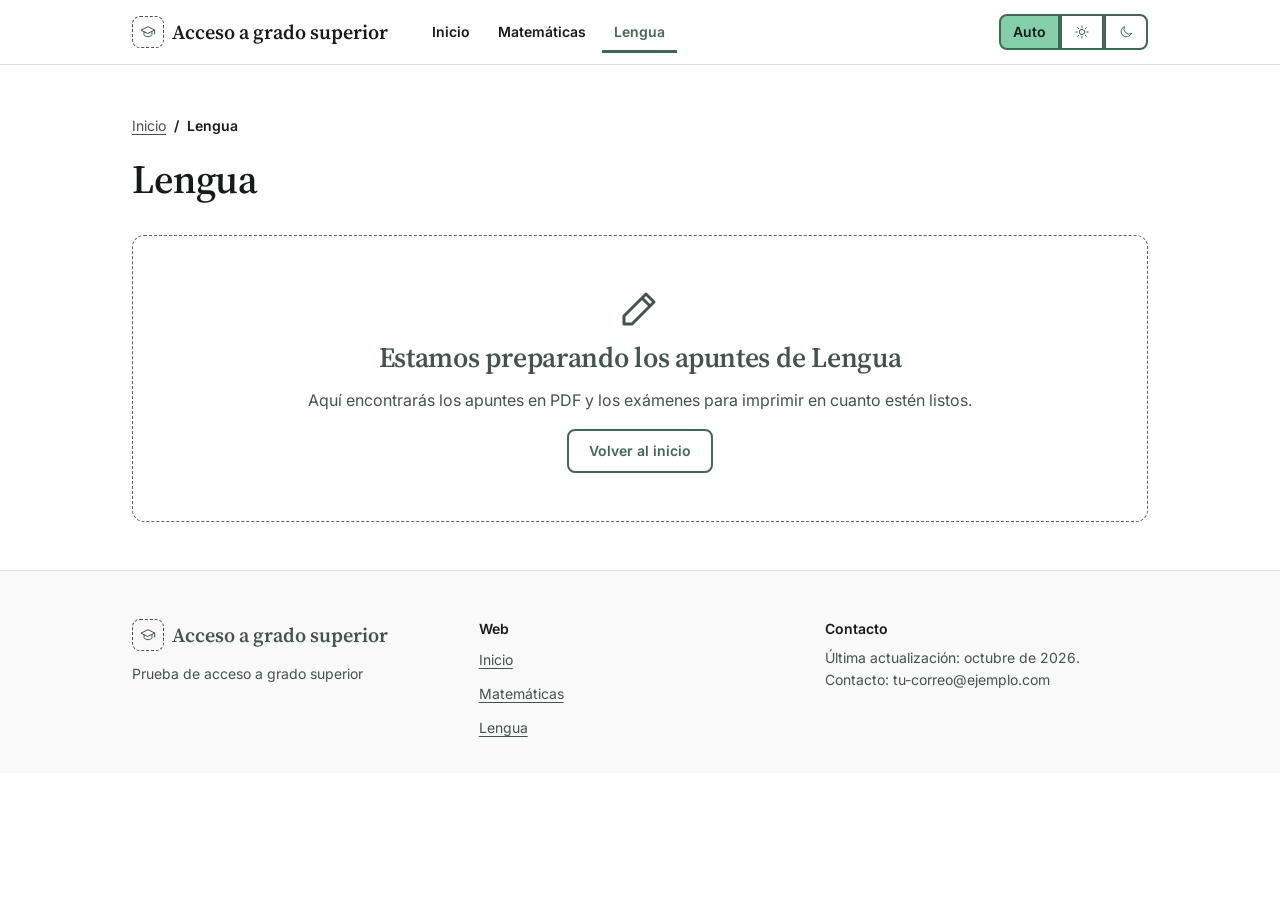
==== lengua/index.html @ bc2f149a "Portada con una tarjeta por materia; Matemáticas pasa a su carpeta y se añade Lengua (próximamente) " ====
<!DOCTYPE html>
<html lang="es">
<head>
<meta charset="utf-8">
<meta name="viewport" content="width=device-width, initial-scale=1, viewport-fit=cover">
<link rel="preconnect" href="https://fonts.googleapis.com">
<link href="https://fonts.googleapis.com/css2?family=Inter:wght@400;600&family=JetBrains+Mono:wght@400&family=Source+Serif+4:ital,wght@0,600;1,400&display=swap" rel="stylesheet">
<link rel="stylesheet" href="../css/variables.css">
<link rel="stylesheet" href="../css/componentes.css">
<link rel="stylesheet" href="../styles.css">
<title>Lengua · Acceso a grado superior</title>
<meta name="description" content="Apuntes de lengua para la prueba de acceso a grado superior (próximamente).">
</head>
<body data-pagina="inicio" data-materia="lengua" data-raiz="../">
<a class="ds-skip" href="#main">Saltar al contenido</a>
<div id="cabecera"></div>

<main id="main">
  <section class="ds-section">
    <div class="ds-container">
      <ol class="ds-breadcrumb" aria-label="Ruta"><li><a href="../index.html">Inicio</a></li><li aria-current="page">Lengua</li></ol>
      <h1>Lengua</h1>
      <div class="ds-empty" style="margin-top:var(--space-8)">
        <svg class="ds-icon ds-icon--xl" aria-hidden="true" focusable="false"><use href="#i-edit"/></svg>
        <h2>Estamos preparando los apuntes de Lengua</h2>
        <p>Aquí encontrarás los apuntes en PDF y los exámenes para imprimir en cuanto estén listos.</p>
        <a class="ds-btn ds-btn--secondary" href="../index.html">Volver al inicio</a>
      </div>
    </div>
  </section>
</main>

<div id="pie"></div>

<script src="../datos/sitio.js"></script>
<script src="../js/iconos.js"></script>
<script src="../js/app.js"></script>
</body>
</html>
---- css/variables.css ----
/* Design System · Curso de Matemáticas · v1.1 · aprobado · 2026-10-07 */
/* Generado a partir de colores.json. No edites a mano: cambia la paleta y vuelve a generar. */
:root {
  /* Primitivos de color (el tono 500 es el color de partida) */
  --color-primary-50: #f5fbf8;
  --color-primary-100: #e9f6f0;
  --color-primary-200: #d3eee0;
  --color-primary-300: #bae4cf;
  --color-primary-400: #9fdabc;
  --color-primary-500: #84cfa9;
  --color-primary-600: #6fae8e;
  --color-primary-700: #5a8d73;
  --color-primary-800: #426854;
  --color-primary-900: #2a4236;
  --color-secondary-50: #f8eff2;
  --color-secondary-100: #eedae2;
  --color-secondary-200: #deb6c5;
  --color-secondary-300: #cb8da5;
  --color-secondary-400: #b76182;
  --color-secondary-500: #a3345f;
  --color-secondary-600: #892c50;
  --color-secondary-700: #6f2341;
  --color-secondary-800: #521a30;
  --color-secondary-900: #34111e;
  --color-accent1-50: #fcf0f6;
  --color-accent1-100: #f9deea;
  --color-accent1-200: #f2bdd6;
  --color-accent1-300: #eb99bf;
  --color-accent1-400: #e370a6;
  --color-accent1-500: #db488d;
  --color-accent1-600: #b83c76;
  --color-accent1-700: #953160;
  --color-accent1-800: #6e2446;
  --color-accent1-900: #46172d;
  --color-accent2-50: #fdf7fd;
  --color-accent2-100: #fbeefb;
  --color-accent2-200: #f7ddf6;
  --color-accent2-300: #f2caf2;
  --color-accent2-400: #edb5ec;
  --color-accent2-500: #e8a0e7;
  --color-accent2-600: #c386c2;
  --color-accent2-700: #9e6d9d;
  --color-accent2-800: #745074;
  --color-accent2-900: #4a334a;
  --color-accent3-50: #fffef6;
  --color-accent3-100: #fffceb;
  --color-accent3-200: #fff9d7;
  --color-accent3-300: #fff6c1;
  --color-accent3-400: #fff3a9;
  --color-accent3-500: #ffef91;
  --color-accent3-600: #d6c97a;
  --color-accent3-700: #ada363;
  --color-accent3-800: #807848;
  --color-accent3-900: #524c2e;
  --color-danger-50: #f9eded;
  --color-danger-100: #f2d7d5;
  --color-danger-200: #e4b0ac;
  --color-danger-300: #d5847e;
  --color-danger-400: #c4534b;
  --color-danger-500: #b42318;
  --color-danger-600: #971d14;
  --color-danger-700: #7a1810;
  --color-danger-800: #5a120c;
  --color-danger-900: #3a0b08;
  --color-neutral-50: #f8f9f8;
  --color-neutral-100: #f1f3f2;
  --color-neutral-200: #dde0de;
  --color-neutral-300: #bec4c1;
  --color-neutral-400: #94a09a;
  --color-neutral-500: #53655c;
  --color-neutral-600: #44534b;
  --color-neutral-700: #35413b;
  --color-neutral-800: #252d29;
  --color-neutral-900: #161a18;

  /* Semánticos · modo claro (por defecto) */
  --color-bg-page: #ffffff;
  --color-bg-surface: #f8f9f8;
  --color-bg-subtle: #f1f3f2;
  --color-bg-inverse: #161a18;
  --color-text-primary: #161a18;
  --color-text-secondary: #44534b;
  --color-text-disabled: #94a09a;
  --color-text-inverse: #ffffff;
  --color-text-brand: #426854;
  --color-text-link: #426854;
  --color-text-link-hover: #2a4236;
  --color-text-accent: #b83c76;
  --color-border-default: #dde0de;
  --color-border-strong: #53655c;
  --color-border-focus: #b83c76;
  --color-action-primary-bg: #84cfa9;
  --color-action-primary-bg-hover: #6fae8e;
  --color-action-primary-bg-active: #5a8d73;
  --color-action-primary-text: #1a1a1a;
  --color-action-secondary-border: #426854;
  --color-action-secondary-text: #426854;
  --color-action-disabled-bg: #f1f3f2;
  --color-action-disabled-text: #94a09a;
  --color-action-danger-bg: #b42318;
  --color-action-danger-bg-hover: #971d14;
  --color-action-danger-text: #ffffff;
  --color-success-bg: #f5fbf8;
  --color-success-bg-strong: #e9f6f0;
  --color-success-border: #5a8d73;
  --color-success-text: #426854;
  --color-warning-bg: #fffceb;
  --color-warning-bg-strong: #fff9d7;
  --color-warning-border: #807848;
  --color-warning-text: #524c2e;
  --color-error-bg: #f9eded;
  --color-error-bg-strong: #f2d7d5;
  --color-error-border: #b42318;
  --color-error-text: #5a120c;
  --color-info-bg: #fbeefb;
  --color-info-bg-strong: #f7ddf6;
  --color-info-border: #9e6d9d;
  --color-info-text: #745074;
  --color-tip-bg: #fcf0f6;
  --color-tip-bg-strong: #f9deea;
  --color-tip-border: #db488d;
  --color-tip-text: #6e2446;
  --color-important-bg: #f8eff2;
  --color-important-bg-strong: #eedae2;
  --color-important-border: #a3345f;
  --color-important-text: #521a30;

  /* Datos (gráficas). -ink = color de texto legible encima */
  --data-cat-1: #5a8d73;
  --data-cat-1-ink: #1a1a1a;
  --data-cat-2: #a3345f;
  --data-cat-2-ink: #ffffff;
  --data-cat-3: #db488d;
  --data-cat-3-ink: #1a1a1a;
  --data-cat-4: #807848;
  --data-cat-4-ink: #ffffff;
  --data-cat-5: #9e6d9d;
  --data-cat-5-ink: #1a1a1a;
  --data-cat-6: #53655c;
  --data-cat-6-ink: #ffffff;
  --data-seq-1: #e9f6f0;
  --data-seq-1-ink: #1a1a1a;
  --data-seq-2: #d3eee0;
  --data-seq-2-ink: #1a1a1a;
  --data-seq-3: #bae4cf;
  --data-seq-3-ink: #1a1a1a;
  --data-seq-4: #9fdabc;
  --data-seq-4-ink: #1a1a1a;
  --data-seq-5: #84cfa9;
  --data-seq-5-ink: #1a1a1a;
  --data-seq-6: #5a8d73;
  --data-seq-6-ink: #1a1a1a;
  --data-seq-7: #2a4236;
  --data-seq-7-ink: #ffffff;
  --data-div-1: #5a8d73;
  --data-div-1-ink: #1a1a1a;
  --data-div-2: #bae4cf;
  --data-div-2-ink: #1a1a1a;
  --data-div-3: #f1f3f2;
  --data-div-3-ink: #1a1a1a;
  --data-div-4: #cb8da5;
  --data-div-4-ink: #1a1a1a;
  --data-div-5: #6f2341;
  --data-div-5-ink: #ffffff;

  /* Tipografía */
  --font-family-heading: "Source Serif 4", Georgia, "Times New Roman", serif;
  --font-family-body: Inter, system-ui, -apple-system, "Segoe UI", Arial, sans-serif;
  --font-family-mono: "JetBrains Mono", ui-monospace, Consolas, monospace;
  --font-size-display: 56px;
  --font-size-h1: 40px;
  --font-size-h2: 28px;
  --font-size-h3: 20px;
  --font-size-h4: 18px;
  --font-size-h5: 16px;
  --font-size-h6: 14px;
  --font-size-body-l: 18px;
  --font-size-body: 16px;
  --font-size-body-s: 14px;
  --font-size-caption: 12px;
  --font-size-label: 12px;
  --line-height-display: 64px;
  --line-height-h1: 48px;
  --line-height-h2: 36px;
  --line-height-h3: 28px;
  --line-height-h4: 26px;
  --line-height-h5: 24px;
  --line-height-h6: 20px;
  --line-height-body-l: 30px;
  --line-height-body: 26px;
  --line-height-body-s: 22px;
  --line-height-caption: 18px;
  --line-height-label: 18px;
  --font-weight-regular: 400;
  --font-weight-semibold: 600;
  --tracking-normal: 0;
  --tracking-label: 0.08em;
  --tracking-tight: -0.01em;

  /* Espaciado, radios, bordes, sombras, movimiento */
  --space-1: 4px;
  --space-2: 8px;
  --space-3: 12px;
  --space-4: 16px;
  --space-5: 20px;
  --space-6: 24px;
  --space-8: 32px;
  --space-10: 40px;
  --space-12: 48px;
  --space-16: 64px;
  --space-20: 80px;
  --radius-none: 0;
  --radius-sm: 4px;
  --radius-md: 8px;
  --radius-lg: 12px;
  --radius-pill: 999px;
  --border-hairline: 1px;
  --border-strong: 2px;
  --border-accent: 4px;
  --shadow-none: none;
  --shadow-sm: 0 1px 3px rgba(26,26,26,.08);
  --shadow-md: 0 4px 12px rgba(26,26,26,.12);
  --opacity-disabled: 0.4;
  --opacity-hover-overlay: 0.08;
  --opacity-pressed-overlay: 0.16;
  --opacity-scrim: 0.6;
  --motion-duration-fast: 120ms;
  --motion-duration-base: 200ms;
  --motion-ease: cubic-bezier(.2,0,0,1);
  --grid-gutter: 24px;
  --container-max: 1080px;
  --overlay-scrim: rgba(22,26,24, 0.6);
  --overlay-image: linear-gradient(to top, rgba(22,26,24, 0.75), rgba(22,26,24, 0));
  color-scheme: light dark;
}

/* Modo oscuro automático (según el dispositivo) */
@media (prefers-color-scheme: dark) {
  :root:not([data-theme="light"]) {
    --color-bg-page: #101412;
    --color-bg-surface: #181d1b;
    --color-bg-subtle: #222a26;
    --color-bg-inverse: #eff1f0;
    --color-text-primary: #eff1f0;
    --color-text-secondary: #b9c1bd;
    --color-text-disabled: #677e73;
    --color-text-inverse: #101412;
    --color-text-brand: #84cfa9;
    --color-text-link: #84cfa9;
    --color-text-link-hover: #9fdabc;
    --color-text-accent: #e370a6;
    --color-border-default: #37433d;
    --color-border-strong: #60766b;
    --color-border-focus: #db488d;
    --color-action-primary-bg: #84cfa9;
    --color-action-primary-bg-hover: #6fae8e;
    --color-action-primary-bg-active: #5a8d73;
    --color-action-primary-text: #1a1a1a;
    --color-action-secondary-border: #84cfa9;
    --color-action-secondary-text: #84cfa9;
    --color-action-disabled-bg: #222a26;
    --color-action-disabled-text: #677e73;
    --color-action-danger-bg: #b42318;
    --color-action-danger-bg-hover: #971d14;
    --color-action-danger-text: #ffffff;
    --color-success-bg: #202e27;
    --color-success-bg-strong: #2c4136;
    --color-success-border: #84cfa9;
    --color-success-text: #e9f6f0;
    --color-warning-bg: #313324;
    --color-warning-bg-strong: #494930;
    --color-warning-border: #ffef91;
    --color-warning-text: #fffceb;
    --color-error-bg: #271613;
    --color-error-bg-strong: #371813;
    --color-error-border: #c4534b;
    --color-error-text: #f2d7d5;
    --color-info-bg: #2e2830;
    --color-info-bg-strong: #443645;
    --color-info-border: #e8a0e7;
    --color-info-text: #fbeefb;
    --color-tip-bg: #2c1b23;
    --color-tip-bg-strong: #412030;
    --color-tip-border: #db488d;
    --color-tip-text: #f9deea;
    --color-important-bg: #25181d;
    --color-important-bg-strong: #331c24;
    --color-important-border: #b76182;
    --color-important-text: #eedae2;
    --data-cat-1: #9fdabc;
    --data-cat-1-ink: #1a1a1a;
    --data-cat-2: #cb8da5;
    --data-cat-2-ink: #1a1a1a;
    --data-cat-3: #e370a6;
    --data-cat-3-ink: #1a1a1a;
    --data-cat-4: #ffef91;
    --data-cat-4-ink: #1a1a1a;
    --data-cat-5: #edb5ec;
    --data-cat-5-ink: #1a1a1a;
    --data-cat-6: #bec4c1;
    --data-cat-6-ink: #1a1a1a;
    --shadow-none: none;
    --shadow-sm: 0 1px 3px rgba(0,0,0,.4);
    --shadow-md: 0 4px 12px rgba(0,0,0,.5);
  }
}

/* Modo oscuro forzado con <html data-theme="dark"> */
:root[data-theme="dark"] {
  color-scheme: dark;
  --color-bg-page: #101412;
  --color-bg-surface: #181d1b;
  --color-bg-subtle: #222a26;
  --color-bg-inverse: #eff1f0;
  --color-text-primary: #eff1f0;
  --color-text-secondary: #b9c1bd;
  --color-text-disabled: #677e73;
  --color-text-inverse: #101412;
  --color-text-brand: #84cfa9;
  --color-text-link: #84cfa9;
  --color-text-link-hover: #9fdabc;
  --color-text-accent: #e370a6;
  --color-border-default: #37433d;
  --color-border-strong: #60766b;
  --color-border-focus: #db488d;
  --color-action-primary-bg: #84cfa9;
  --color-action-primary-bg-hover: #6fae8e;
  --color-action-primary-bg-active: #5a8d73;
  --color-action-primary-text: #1a1a1a;
  --color-action-secondary-border: #84cfa9;
  --color-action-secondary-text: #84cfa9;
  --color-action-disabled-bg: #222a26;
  --color-action-disabled-text: #677e73;
  --color-action-danger-bg: #b42318;
  --color-action-danger-bg-hover: #971d14;
  --color-action-danger-text: #ffffff;
  --color-success-bg: #202e27;
  --color-success-bg-strong: #2c4136;
  --color-success-border: #84cfa9;
  --color-success-text: #e9f6f0;
  --color-warning-bg: #313324;
  --color-warning-bg-strong: #494930;
  --color-warning-border: #ffef91;
  --color-warning-text: #fffceb;
  --color-error-bg: #271613;
  --color-error-bg-strong: #371813;
  --color-error-border: #c4534b;
  --color-error-text: #f2d7d5;
  --color-info-bg: #2e2830;
  --color-info-bg-strong: #443645;
  --color-info-border: #e8a0e7;
  --color-info-text: #fbeefb;
  --color-tip-bg: #2c1b23;
  --color-tip-bg-strong: #412030;
  --color-tip-border: #db488d;
  --color-tip-text: #f9deea;
  --color-important-bg: #25181d;
  --color-important-bg-strong: #331c24;
  --color-important-border: #b76182;
  --color-important-text: #eedae2;
  --data-cat-1: #9fdabc;
  --data-cat-1-ink: #1a1a1a;
  --data-cat-2: #cb8da5;
  --data-cat-2-ink: #1a1a1a;
  --data-cat-3: #e370a6;
  --data-cat-3-ink: #1a1a1a;
  --data-cat-4: #ffef91;
  --data-cat-4-ink: #1a1a1a;
  --data-cat-5: #edb5ec;
  --data-cat-5-ink: #1a1a1a;
  --data-cat-6: #bec4c1;
  --data-cat-6-ink: #1a1a1a;
  --shadow-none: none;
  --shadow-sm: 0 1px 3px rgba(0,0,0,.4);
  --shadow-md: 0 4px 12px rgba(0,0,0,.5);
}
:root[data-theme="light"] { color-scheme: light; }

/* Impresión: siempre claro, colores exactos, sin sombras */
@media print {
  :root, :root[data-theme="dark"] {
    --color-bg-page: #ffffff;
    --color-bg-surface: #f8f9f8;
    --color-bg-subtle: #f1f3f2;
    --color-bg-inverse: #161a18;
    --color-text-primary: #161a18;
    --color-text-secondary: #44534b;
    --color-text-disabled: #94a09a;
    --color-text-inverse: #ffffff;
    --color-text-brand: #426854;
    --color-text-link: #426854;
    --color-text-link-hover: #2a4236;
    --color-text-accent: #b83c76;
    --color-border-default: #dde0de;
    --color-border-strong: #53655c;
    --color-border-focus: #b83c76;
    --color-action-primary-bg: #84cfa9;
    --color-action-primary-bg-hover: #6fae8e;
    --color-action-primary-bg-active: #5a8d73;
    --color-action-primary-text: #1a1a1a;
    --color-action-secondary-border: #426854;
    --color-action-secondary-text: #426854;
    --color-action-disabled-bg: #f1f3f2;
    --color-action-disabled-text: #94a09a;
    --color-action-danger-bg: #b42318;
    --color-action-danger-bg-hover: #971d14;
    --color-action-danger-text: #ffffff;
    --color-success-bg: #f5fbf8;
    --color-success-bg-strong: #e9f6f0;
    --color-success-border: #5a8d73;
    --color-success-text: #426854;
    --color-warning-bg: #fffceb;
    --color-warning-bg-strong: #fff9d7;
    --color-warning-border: #807848;
    --color-warning-text: #524c2e;
    --color-error-bg: #f9eded;
    --color-error-bg-strong: #f2d7d5;
    --color-error-border: #b42318;
    --color-error-text: #5a120c;
    --color-info-bg: #fbeefb;
    --color-info-bg-strong: #f7ddf6;
    --color-info-border: #9e6d9d;
    --color-info-text: #745074;
    --color-tip-bg: #fcf0f6;
    --color-tip-bg-strong: #f9deea;
    --color-tip-border: #db488d;
    --color-tip-text: #6e2446;
    --color-important-bg: #f8eff2;
    --color-important-bg-strong: #eedae2;
    --color-important-border: #a3345f;
    --color-important-text: #521a30;
    --data-cat-1: #5a8d73;
    --data-cat-1-ink: #1a1a1a;
    --data-cat-2: #a3345f;
    --data-cat-2-ink: #ffffff;
    --data-cat-3: #db488d;
    --data-cat-3-ink: #1a1a1a;
    --data-cat-4: #807848;
    --data-cat-4-ink: #ffffff;
    --data-cat-5: #9e6d9d;
    --data-cat-5-ink: #1a1a1a;
    --data-cat-6: #53655c;
    --data-cat-6-ink: #ffffff;
    --shadow-sm: none;
    --shadow-md: none;
  }
  * { -webkit-print-color-adjust: exact; print-color-adjust: exact; }
}

@media (prefers-reduced-motion: reduce) {
  :root { --motion-duration-fast: 0ms; --motion-duration-base: 0ms; }
}
---- css/componentes.css ----
/* Design System · componentes web y de documento.
   Usa SOLO variables de variables.css (carga ese archivo antes). No tiene colores propios:
   si cambias la paleta en colores.json y regeneras, este archivo no cambia. */

/* ===== Base ===== */
*,*::before,*::after{box-sizing:border-box}
html{scroll-padding-top:calc(72px + env(safe-area-inset-top,0px));-webkit-text-size-adjust:100%}
body{margin:0;background:var(--color-bg-page);color:var(--color-text-primary);font:var(--font-weight-regular) var(--font-size-body)/var(--line-height-body) var(--font-family-body)}
h1,h2,h3{font-family:var(--font-family-heading);font-weight:var(--font-weight-semibold);margin:0 0 var(--space-3);letter-spacing:var(--tracking-tight)}
h4,h5,h6{font-family:var(--font-family-body);font-weight:var(--font-weight-semibold);margin:0 0 var(--space-2)}
h1,.ds-h1{font-size:clamp(30px,5vw,var(--font-size-h1));line-height:1.2}
h2,.ds-h2{font-size:var(--font-size-h2);line-height:var(--line-height-h2)}
h3,.ds-h3{font-size:var(--font-size-h3);line-height:var(--line-height-h3)}
h4{font-size:var(--font-size-h4);line-height:var(--line-height-h4)}h5{font-size:var(--font-size-h5);line-height:var(--line-height-h5)}h6{font-size:var(--font-size-h6);line-height:var(--line-height-h6)}
.ds-display{font:var(--font-weight-semibold) clamp(36px,7vw,var(--font-size-display))/1.15 var(--font-family-heading)}
p{margin:0 0 var(--space-4);max-width:70ch}
.ds-lead{font-size:var(--font-size-body-l);line-height:var(--line-height-body-l);color:var(--color-text-secondary)}
.ds-small{font-size:var(--font-size-body-s);line-height:var(--line-height-body-s)}
.ds-caption{font-size:var(--font-size-caption);line-height:var(--line-height-caption);color:var(--color-text-secondary)}
.ds-label{font:var(--font-weight-semibold) var(--font-size-label)/var(--line-height-label) var(--font-family-body);letter-spacing:var(--tracking-label);text-transform:uppercase;color:var(--color-text-accent)}
.ds-muted{color:var(--color-text-secondary)}
code,kbd,.ds-mono{font-family:var(--font-family-mono);font-size:.875em}
code{background:var(--color-bg-subtle);padding:1px 6px;border-radius:var(--radius-sm)}
pre{background:var(--color-bg-surface);border:var(--border-hairline) solid var(--color-border-default);border-radius:var(--radius-md);padding:var(--space-4);overflow-x:auto;font:var(--font-size-body-s)/1.5 var(--font-family-mono)}
pre code{background:none;padding:0}
a{color:var(--color-text-link);text-underline-offset:3px}a:hover{color:var(--color-text-link-hover)}
hr,.ds-divider{border:0;border-top:var(--border-hairline) solid var(--color-border-default);margin:var(--space-6) 0}
:focus-visible{outline:var(--border-strong) solid var(--color-border-focus);outline-offset:2px}
.ds-container{width:100%;max-width:var(--container-max);margin-inline:auto;padding-inline:var(--space-4)}
@media(min-width:768px){.ds-container{padding-inline:var(--space-6)}}@media(min-width:1024px){.ds-container{padding-inline:var(--space-8)}}
.ds-section{padding-block:var(--space-12)}.ds-section--alt{background:var(--color-bg-surface)}
.ds-grid{display:grid;gap:var(--grid-gutter);grid-template-columns:repeat(auto-fit,minmax(260px,1fr))}
.ds-grid--2{grid-template-columns:repeat(auto-fit,minmax(320px,1fr))}.ds-grid--4{grid-template-columns:repeat(auto-fit,minmax(200px,1fr))}
.ds-stack>*+*{margin-top:var(--space-4)}.ds-row{display:flex;gap:var(--space-4);align-items:center;flex-wrap:wrap}.ds-row--between{justify-content:space-between}
.ds-sr-only{position:absolute;width:1px;height:1px;overflow:hidden;clip:rect(0 0 0 0);white-space:nowrap}
.ds-skip{position:absolute;left:var(--space-4);top:-100px;background:var(--color-action-primary-bg);color:var(--color-action-primary-text);padding:var(--space-2) var(--space-4);border-radius:var(--radius-md);z-index:100}.ds-skip:focus{top:var(--space-2)}
.ds-icon{width:24px;height:24px;fill:none;stroke:currentColor;stroke-width:1.5;stroke-linecap:round;stroke-linejoin:round;flex:none}
.ds-icon--sm{width:16px;height:16px}.ds-icon--lg{width:32px;height:32px}.ds-icon--xl{width:48px;height:48px}

/* ===== Botones ===== */
.ds-btn{display:inline-flex;align-items:center;justify-content:center;gap:var(--space-2);min-height:44px;padding:10px var(--space-5);border:var(--border-strong) solid transparent;border-radius:var(--radius-md);background:var(--color-action-primary-bg);color:var(--color-action-primary-text);font:var(--font-weight-semibold) var(--font-size-body-s)/20px var(--font-family-body);text-decoration:none;cursor:pointer;transition:background var(--motion-duration-fast) var(--motion-ease)}
.ds-btn:hover{background:var(--color-action-primary-bg-hover);color:var(--color-action-primary-text)}.ds-btn:active{background:var(--color-action-primary-bg-active);transform:translateY(1px)}
.ds-btn--secondary{background:transparent;border-color:var(--color-action-secondary-border);color:var(--color-action-secondary-text)}
.ds-btn--secondary:hover{background:var(--color-bg-subtle);color:var(--color-action-secondary-text)}.ds-btn--secondary:active{background:var(--color-bg-subtle)}
.ds-btn--ghost{background:transparent;color:var(--color-action-secondary-text)}.ds-btn--ghost:hover{background:var(--color-bg-subtle);color:var(--color-action-secondary-text)}
.ds-btn--danger{background:var(--color-action-danger-bg);color:var(--color-action-danger-text)}.ds-btn--danger:hover{background:var(--color-action-danger-bg-hover);color:var(--color-action-danger-text)}
.ds-btn--sm{min-height:36px;padding:6px var(--space-3)}.ds-btn--lg{min-height:52px;padding:14px var(--space-8);font-size:var(--font-size-body)}
.ds-btn--icon{width:44px;padding:0}.ds-btn--icon.ds-btn--sm{width:36px}.ds-btn--block{display:flex;width:100%}
.ds-btn[disabled],.ds-btn[aria-disabled="true"]{background:var(--color-action-disabled-bg);color:var(--color-action-disabled-text);border-color:transparent;cursor:not-allowed}
.ds-btn[aria-busy="true"]{position:relative;color:transparent;pointer-events:none}.ds-btn[aria-busy="true"]::after{content:"";position:absolute;width:18px;height:18px;border:2px solid var(--color-action-primary-text);border-top-color:transparent;border-radius:50%;animation:ds-spin .8s linear infinite}
@keyframes ds-spin{to{transform:rotate(360deg)}}
.ds-btn-group{display:inline-flex}.ds-btn-group .ds-btn{border-radius:0}.ds-btn-group .ds-btn:first-child{border-radius:var(--radius-md) 0 0 var(--radius-md)}.ds-btn-group .ds-btn:last-child{border-radius:0 var(--radius-md) var(--radius-md) 0}
.ds-link-arrow{display:inline-flex;gap:var(--space-1);align-items:center;font-weight:var(--font-weight-semibold)}

/* ===== Navegación ===== */
.ds-navbar{position:sticky;top:0;z-index:50;background:var(--color-bg-page);border-bottom:var(--border-hairline) solid var(--color-border-default);padding-top:env(safe-area-inset-top,0px)}
.ds-navbar__in{display:flex;align-items:center;gap:var(--space-4);min-height:64px}
.ds-logo{display:inline-flex;align-items:center;gap:var(--space-2);color:var(--color-text-primary);font:var(--font-weight-semibold) 20px/1 var(--font-family-heading);text-decoration:none}
.ds-logo__ph{display:inline-grid;place-items:center;width:32px;height:32px;border:1px dashed var(--color-text-secondary);border-radius:var(--radius-md);color:var(--color-text-secondary)}
.ds-nav{display:none;gap:var(--space-1);margin-left:var(--space-4);list-style:none;padding:0;margin-block:0}
.ds-nav a{display:block;padding:var(--space-2) var(--space-3);border-radius:var(--radius-md);color:var(--color-text-primary);text-decoration:none;font-size:var(--font-size-body-s);font-weight:var(--font-weight-semibold)}
.ds-nav a:hover{background:var(--color-bg-subtle)}.ds-nav a[aria-current="page"]{color:var(--color-text-brand);box-shadow:inset 0 -3px 0 var(--color-text-brand);border-radius:0}
.ds-navbar__actions{margin-left:auto;display:flex;gap:var(--space-2);align-items:center}
.ds-menu-toggle{display:inline-flex}
.ds-mobile-menu{display:none;border-top:var(--border-hairline) solid var(--color-border-default);padding:var(--space-4) 0}.ds-mobile-menu[data-open="true"]{display:block}
.ds-mobile-menu a{display:flex;align-items:center;gap:var(--space-3);padding:var(--space-3) var(--space-2);color:var(--color-text-primary);text-decoration:none;font-weight:var(--font-weight-semibold);border-radius:var(--radius-md)}.ds-mobile-menu a:hover{background:var(--color-bg-subtle)}
@media(min-width:900px){.ds-nav{display:flex}.ds-menu-toggle,.ds-mobile-menu{display:none!important}}
.ds-breadcrumb{display:flex;flex-wrap:wrap;gap:var(--space-2);align-items:center;list-style:none;padding:0;margin:0 0 var(--space-4);font-size:var(--font-size-body-s);color:var(--color-text-secondary)}
.ds-breadcrumb li+li::before{content:"/";margin-right:var(--space-2)}.ds-breadcrumb a{color:var(--color-text-secondary)}.ds-breadcrumb [aria-current]{color:var(--color-text-primary);font-weight:var(--font-weight-semibold)}
.ds-tabs{display:flex;gap:var(--space-1);border-bottom:var(--border-hairline) solid var(--color-border-default);overflow-x:auto}
.ds-tab{padding:var(--space-3) var(--space-4);background:none;border:0;border-bottom:3px solid transparent;color:var(--color-text-secondary);font:var(--font-weight-semibold) var(--font-size-body-s)/20px var(--font-family-body);cursor:pointer;white-space:nowrap}
.ds-tab:hover{color:var(--color-text-primary)}.ds-tab[aria-selected="true"]{color:var(--color-text-brand);border-bottom-color:var(--color-text-brand)}
.ds-pagination{display:flex;gap:var(--space-1);list-style:none;padding:0;margin:0;flex-wrap:wrap}
.ds-pagination a{display:grid;place-items:center;min-width:40px;height:40px;padding:0 var(--space-2);border-radius:var(--radius-md);color:var(--color-text-primary);text-decoration:none;border:var(--border-hairline) solid var(--color-border-default)}
.ds-pagination a:hover{background:var(--color-bg-subtle)}.ds-pagination a[aria-current="page"]{background:var(--color-action-primary-bg);color:var(--color-action-primary-text);border-color:transparent}
.ds-sidebar{border:var(--border-hairline) solid var(--color-border-default);border-radius:var(--radius-lg);padding:var(--space-2);background:var(--color-bg-page)}
.ds-sidebar__title{padding:var(--space-3) var(--space-3) var(--space-1);font-size:var(--font-size-caption);color:var(--color-text-secondary);font-weight:var(--font-weight-semibold)}
.ds-sidebar a{display:flex;align-items:center;gap:var(--space-2);padding:var(--space-2) var(--space-3);border-radius:var(--radius-md);color:var(--color-text-primary);text-decoration:none;font-size:var(--font-size-body-s)}
.ds-sidebar a:hover{background:var(--color-bg-subtle)}.ds-sidebar a[aria-current="page"]{background:var(--color-important-bg);color:var(--color-important-text);font-weight:var(--font-weight-semibold)}
.ds-sidebar .ds-icon{width:18px;height:18px;color:var(--color-text-secondary)}
.ds-dropdown{position:relative;display:inline-block}.ds-dropdown__menu{position:absolute;right:0;top:calc(100% + 4px);min-width:200px;background:var(--color-bg-page);border:var(--border-hairline) solid var(--color-border-default);border-radius:var(--radius-md);box-shadow:var(--shadow-md);padding:var(--space-1);z-index:60}
.ds-dropdown__menu a,.ds-dropdown__menu button{display:flex;gap:var(--space-2);align-items:center;width:100%;padding:var(--space-2) var(--space-3);border:0;background:none;border-radius:var(--radius-sm);color:var(--color-text-primary);font:inherit;font-size:var(--font-size-body-s);text-align:left;text-decoration:none;cursor:pointer}
.ds-dropdown__menu a:hover,.ds-dropdown__menu button:hover{background:var(--color-bg-subtle)}
.ds-stepper{display:flex;list-style:none;padding:0;margin:0;gap:var(--space-2);counter-reset:s}.ds-stepper li{flex:1;counter-increment:s;font-size:var(--font-size-body-s);color:var(--color-text-secondary);border-top:4px solid var(--color-border-default);padding-top:var(--space-2)}
.ds-stepper li::before{content:counter(s) ". "}.ds-stepper .is-done{border-color:var(--color-success-border);color:var(--color-text-primary)}.ds-stepper .is-current{border-color:var(--color-text-brand);color:var(--color-text-brand);font-weight:var(--font-weight-semibold)}
.ds-footer{background:var(--color-bg-surface);border-top:var(--border-hairline) solid var(--color-border-default);padding-block:var(--space-12) var(--space-6);font-size:var(--font-size-body-s)}
.ds-footer ul{list-style:none;padding:0;margin:0}.ds-footer li{margin-bottom:var(--space-2)}.ds-footer a{color:var(--color-text-secondary)}.ds-footer a:hover{color:var(--color-text-link-hover)}
.ds-pager{display:flex;justify-content:space-between;gap:var(--space-4);flex-wrap:wrap}

/* ===== Hero y secciones ===== */
.ds-hero{padding-block:var(--space-16);background:var(--color-bg-surface);border-bottom:var(--border-hairline) solid var(--color-border-default)}
.ds-hero__grid{display:grid;gap:var(--space-8);align-items:center}@media(min-width:900px){.ds-hero__grid{grid-template-columns:1.2fr 1fr}}
.ds-hero__media{aspect-ratio:4/3;border-radius:var(--radius-lg);border:var(--border-hairline) solid var(--color-border-default);background:var(--color-bg-subtle);display:grid;place-items:center;color:var(--color-text-secondary)}
.ds-banner{display:flex;gap:var(--space-4);align-items:center;justify-content:space-between;flex-wrap:wrap;background:var(--color-important-bg);color:var(--color-important-text);border-radius:var(--radius-lg);padding:var(--space-6)}
.ds-cookie{position:fixed;left:var(--space-4);right:var(--space-4);bottom:calc(var(--space-4) + env(safe-area-inset-bottom,0px));max-width:560px;background:var(--color-bg-page);border:var(--border-hairline) solid var(--color-border-strong);border-radius:var(--radius-lg);box-shadow:var(--shadow-md);padding:var(--space-4);z-index:70}

/* ===== Cards ===== */
.ds-card{display:flex;flex-direction:column;gap:var(--space-3);background:var(--color-bg-page);border:var(--border-hairline) solid var(--color-border-default);border-radius:var(--radius-lg);padding:var(--space-6);box-shadow:var(--shadow-none)}
.ds-card>*{margin-block:0}.ds-card p{font-size:var(--font-size-body-s);line-height:var(--line-height-body-s);color:var(--color-text-secondary)}
.ds-card--hl{border-top:var(--border-accent) solid var(--color-action-primary-bg)}.ds-card--filled{background:var(--color-bg-surface)}
.ds-card--link{text-decoration:none;color:inherit;transition:border-color var(--motion-duration-fast)}.ds-card--link:hover{border-color:var(--color-text-brand);box-shadow:var(--shadow-sm)}
.ds-card--horizontal{flex-direction:row;align-items:center}.ds-card--disabled{opacity:var(--opacity-disabled);pointer-events:none}
.ds-card--s{padding:var(--space-4)}.ds-card--l{padding:var(--space-8)}
.ds-card__media{margin:calc(var(--space-6) * -1) calc(var(--space-6) * -1) 0;aspect-ratio:16/9;background:var(--color-bg-subtle);border-radius:var(--radius-lg) var(--radius-lg) 0 0;display:grid;place-items:center;color:var(--color-text-secondary);overflow:hidden}
.ds-card__media img{width:100%;height:100%;object-fit:cover}
.ds-card__meta{display:flex;flex-wrap:wrap;gap:var(--space-3);font-size:var(--font-size-caption);color:var(--color-text-secondary)}.ds-card__meta span{display:inline-flex;gap:var(--space-1);align-items:center}
.ds-card__meta .ds-icon{width:16px;height:16px}.ds-card__foot{margin-top:auto;display:flex;gap:var(--space-2);align-items:center;flex-wrap:wrap}
.ds-kpi{font:var(--font-weight-semibold) 40px/44px var(--font-family-heading);color:var(--color-text-brand)}.ds-kpi__delta{font-size:var(--font-size-body-s);font-weight:var(--font-weight-semibold)}.ds-kpi__delta--up{color:var(--color-success-text)}.ds-kpi__delta--down{color:var(--color-error-text)}
.ds-avatar{display:inline-grid;place-items:center;width:48px;height:48px;border-radius:50%;background:var(--color-important-bg-strong);color:var(--color-important-text);font-weight:var(--font-weight-semibold);flex:none}.ds-avatar--lg{width:72px;height:72px;font-size:24px}
.ds-quote{border-left:var(--border-accent) solid var(--color-text-brand);padding-left:var(--space-4);font:italic 400 var(--font-size-body-l)/var(--line-height-body-l) var(--font-family-heading);margin:0}
.ds-pdf{display:flex;gap:var(--space-4);align-items:center}.ds-pdf__ico{flex:none;width:44px;height:56px;border-radius:var(--radius-sm);background:var(--color-important-bg);border:var(--border-hairline) solid var(--color-important-border);color:var(--color-important-text);display:grid;place-items:center;font:var(--font-weight-semibold) 11px var(--font-family-body)}
.ds-step-n{display:grid;place-items:center;width:36px;height:36px;border-radius:50%;background:var(--color-action-primary-bg);color:var(--color-action-primary-text);font-weight:var(--font-weight-semibold)}
.ds-price{font:var(--font-weight-semibold) 36px/40px var(--font-family-heading)}.ds-price small{font:var(--font-size-body-s) var(--font-family-body);color:var(--color-text-secondary)}
.ds-feature{list-style:none;padding:0;margin:0;display:grid;gap:var(--space-2);font-size:var(--font-size-body-s)}.ds-feature li{display:flex;gap:var(--space-2)}.ds-feature .ds-icon{width:18px;height:18px;color:var(--color-success-text)}

/* ===== Formularios ===== */
.ds-field{display:grid;gap:var(--space-1);margin-bottom:var(--space-4)}.ds-field label,.ds-legend{font-weight:var(--font-weight-semibold);font-size:var(--font-size-body-s)}
.ds-input,.ds-select,.ds-textarea{width:100%;min-height:44px;padding:10px var(--space-3);background:var(--color-bg-page);color:var(--color-text-primary);border:var(--border-hairline) solid var(--color-border-strong);border-radius:var(--radius-md);font:inherit;font-size:var(--font-size-body)}
.ds-textarea{min-height:120px;resize:vertical}.ds-input::placeholder{color:var(--color-text-secondary)}
.ds-input:focus,.ds-select:focus,.ds-textarea:focus{outline:var(--border-strong) solid var(--color-border-focus);outline-offset:0;border-color:var(--color-border-focus)}
.ds-input[aria-invalid="true"]{border-color:var(--color-error-border);border-width:var(--border-strong)}.ds-input:disabled{background:var(--color-action-disabled-bg);color:var(--color-action-disabled-text);cursor:not-allowed}
.ds-hint{font-size:var(--font-size-caption);color:var(--color-text-secondary)}.ds-error{font-size:var(--font-size-caption);color:var(--color-error-text);display:flex;gap:var(--space-1);align-items:center;font-weight:var(--font-weight-semibold)}
.ds-check{display:flex;gap:var(--space-2);align-items:flex-start;font-size:var(--font-size-body-s)}.ds-check input{width:20px;height:20px;margin:2px 0 0;accent-color:var(--color-action-primary-bg)}
.ds-switch{display:inline-flex;align-items:center;gap:var(--space-3);font-size:var(--font-size-body-s);cursor:pointer}.ds-switch input{appearance:none;width:44px;height:26px;border-radius:999px;background:var(--color-border-strong);position:relative;cursor:pointer;margin:0;transition:background var(--motion-duration-fast)}
.ds-switch input::after{content:"";position:absolute;top:3px;left:3px;width:20px;height:20px;border-radius:50%;background:#fff;transition:transform var(--motion-duration-fast)}.ds-switch input:checked{background:var(--color-action-primary-bg)}.ds-switch input:checked::after{transform:translateX(18px)}
.ds-search{position:relative}.ds-search .ds-icon{position:absolute;left:var(--space-3);top:50%;transform:translateY(-50%);color:var(--color-text-secondary)}.ds-search .ds-input{padding-left:44px}
.ds-drop{border:2px dashed var(--color-border-strong);border-radius:var(--radius-lg);padding:var(--space-8);text-align:center;color:var(--color-text-secondary);background:var(--color-bg-surface)}
.ds-rating{display:inline-flex;gap:2px;color:var(--color-text-brand)}.ds-rating .ds-icon{width:20px;height:20px}.ds-rating .is-on{fill:currentColor}

/* ===== Feedback ===== */
.ds-callout{display:flex;gap:var(--space-3);border-left:var(--border-accent) solid;border-radius:var(--radius-md);padding:var(--space-4);margin:var(--space-3) 0}.ds-callout__t{display:block;font-weight:var(--font-weight-semibold);margin-bottom:var(--space-1)}.ds-callout p{margin:0}
.ds-callout--info,.ds-alert--info{background:var(--color-info-bg);border-color:var(--color-info-border);color:var(--color-info-text)}
.ds-callout--tip,.ds-alert--tip{background:var(--color-tip-bg);border-color:var(--color-tip-border);color:var(--color-tip-text)}
.ds-callout--warning,.ds-alert--warning,.ds-callout--atencion{background:var(--color-warning-bg);border-color:var(--color-warning-border);color:var(--color-warning-text)}
.ds-callout--error,.ds-alert--error{background:var(--color-error-bg);border-color:var(--color-error-border);color:var(--color-error-text)}
.ds-callout--success,.ds-alert--success,.ds-callout--ejemplo{background:var(--color-success-bg);border-color:var(--color-success-border);color:var(--color-success-text)}
.ds-callout--important,.ds-alert--important,.ds-callout--definicion{background:var(--color-important-bg);border-color:var(--color-important-border);color:var(--color-important-text)}
.ds-alert{display:flex;gap:var(--space-3);align-items:flex-start;border:var(--border-hairline) solid;border-radius:var(--radius-md);padding:var(--space-3) var(--space-4)}
.ds-toast{display:flex;gap:var(--space-3);align-items:center;background:var(--color-bg-inverse);color:var(--color-text-inverse);border-radius:var(--radius-md);padding:var(--space-3) var(--space-4);box-shadow:var(--shadow-md);max-width:380px}
.ds-badge{display:inline-flex;gap:6px;align-items:center;font:var(--font-weight-semibold) var(--font-size-caption)/18px var(--font-family-body);padding:2px 10px;border-radius:var(--radius-pill);background:var(--color-bg-subtle);color:var(--color-text-primary)}.ds-badge .ds-icon{width:14px;height:14px}
.ds-badge--progress{background:var(--color-tip-bg-strong);color:var(--color-tip-text)}.ds-badge--done{background:var(--color-success-bg-strong);color:var(--color-success-text)}.ds-badge--review{background:var(--color-warning-bg-strong);color:var(--color-warning-text)}.ds-badge--error{background:var(--color-error-bg-strong);color:var(--color-error-text)}.ds-badge--info{background:var(--color-info-bg-strong);color:var(--color-info-text)}.ds-badge--new{background:var(--color-action-primary-bg);color:var(--color-action-primary-text)}
.ds-chip{display:inline-flex;align-items:center;gap:var(--space-2);padding:6px var(--space-3);border:var(--border-hairline) solid var(--color-border-strong);border-radius:var(--radius-pill);background:var(--color-bg-page);color:var(--color-text-primary);font:var(--font-size-body-s)/20px var(--font-family-body);cursor:pointer}.ds-chip[aria-pressed="true"]{background:var(--color-important-bg-strong);border-color:var(--color-important-border);color:var(--color-important-text);font-weight:var(--font-weight-semibold)}
.ds-rag{display:inline-flex;gap:var(--space-2);align-items:center;font-size:var(--font-size-body-s);font-weight:var(--font-weight-semibold)}.ds-rag i{width:14px;height:14px;border-radius:50%;display:inline-block}.ds-rag--g i{background:var(--color-success-border)}.ds-rag--a i{background:var(--color-warning-border)}.ds-rag--r i{background:var(--color-error-border)}
.ds-progress{height:12px;background:var(--color-bg-subtle);border-radius:6px;overflow:hidden}.ds-progress>span{display:block;height:100%;background:var(--color-text-brand);border-radius:6px}
.ds-skeleton{background:linear-gradient(90deg,var(--color-bg-subtle),var(--color-bg-surface),var(--color-bg-subtle));background-size:200% 100%;animation:ds-sk 1.4s infinite;border-radius:var(--radius-sm);height:16px}@keyframes ds-sk{to{background-position:-200% 0}}
.ds-empty{text-align:center;padding:var(--space-12) var(--space-4);border:var(--border-hairline) dashed var(--color-border-strong);border-radius:var(--radius-lg);color:var(--color-text-secondary)}
.ds-tooltip{display:inline-block;background:var(--color-bg-inverse);color:var(--color-text-inverse);padding:var(--space-1) var(--space-2);border-radius:var(--radius-sm);font-size:var(--font-size-caption)}
dialog.ds-modal{border:var(--border-hairline) solid var(--color-border-default);border-radius:var(--radius-lg);padding:var(--space-6);max-width:480px;width:calc(100% - 32px);background:var(--color-bg-page);color:var(--color-text-primary);box-shadow:var(--shadow-md)}dialog.ds-modal::backdrop{background:var(--overlay-scrim)}
.ds-accordion details{border-bottom:var(--border-hairline) solid var(--color-border-default)}.ds-accordion summary{display:flex;justify-content:space-between;gap:var(--space-4);padding:var(--space-4) 0;cursor:pointer;font-weight:var(--font-weight-semibold);list-style:none}
.ds-accordion summary::-webkit-details-marker{display:none}.ds-accordion summary::after{content:"+";font-size:20px;line-height:1;color:var(--color-text-brand)}.ds-accordion details[open] summary::after{content:"−"}.ds-accordion details>div{padding-bottom:var(--space-4);color:var(--color-text-secondary)}

/* ===== Tablas y contenido de temario ===== */
.ds-table-wrap{overflow-x:auto;border:var(--border-hairline) solid var(--color-border-default);border-radius:var(--radius-md)}
.ds-table{border-collapse:collapse;width:100%;min-width:520px;font-size:var(--font-size-body-s)}.ds-table caption{text-align:left;padding:var(--space-3) var(--space-4);font-weight:var(--font-weight-semibold)}
.ds-table th{background:var(--color-bg-surface);text-align:left;font-weight:var(--font-weight-semibold);padding:var(--space-3) var(--space-4);border-bottom:var(--border-strong) solid var(--color-text-brand);position:sticky;top:0}
.ds-table td{padding:var(--space-3) var(--space-4);border-bottom:var(--border-hairline) solid var(--color-border-default)}.ds-table--zebra tbody tr:nth-child(even){background:var(--color-bg-surface)}
.ds-table .n{text-align:right;font-variant-numeric:tabular-nums}.ds-table tfoot td{font-weight:var(--font-weight-semibold);border-top:var(--border-strong) solid var(--color-border-strong)}
.ds-math{font:italic 400 22px/32px var(--font-family-heading);text-align:center;padding:var(--space-4);margin:var(--space-3) 0;background:var(--color-bg-surface);border-radius:var(--radius-md);overflow-x:auto}
.ds-exercise{border:var(--border-hairline) solid var(--color-border-default);border-radius:var(--radius-lg);padding:var(--space-4) var(--space-6);margin:var(--space-4) 0}.ds-exercise>summary{cursor:pointer;font-weight:var(--font-weight-semibold)}
.ds-big{font:var(--font-weight-semibold) 56px/1.1 var(--font-family-heading);color:var(--color-text-brand)}
.ds-timeline{list-style:none;margin:0;padding:0 0 0 var(--space-6);border-left:2px solid var(--color-border-default)}.ds-timeline li{position:relative;padding:0 0 var(--space-6) var(--space-4)}
.ds-timeline li::before{content:"";position:absolute;left:calc(var(--space-6) * -1 - 7px);top:6px;width:12px;height:12px;border-radius:50%;background:var(--color-text-brand);border:2px solid var(--color-bg-page)}
.ds-ph{display:grid;place-items:center;background:var(--color-bg-subtle);color:var(--color-text-secondary);border:1px dashed var(--color-border-strong);border-radius:var(--radius-md);font-size:var(--font-size-caption)}
.ds-viewer{aspect-ratio:1/1.2;max-height:640px}

/* ===== Gráficas ===== */
.ds-chart{width:100%;height:auto}.ds-chart text{fill:var(--color-text-secondary);font:400 11px var(--font-family-body)}.ds-chart .v{fill:var(--color-text-primary);font-weight:600}
.ds-chart .grid{stroke:var(--color-border-default);stroke-width:1}.ds-chart .ref{stroke:var(--color-text-secondary);stroke-dasharray:5 4;stroke-width:1.5}.ds-chart .axis{stroke:var(--color-border-strong);stroke-width:1}
.ds-legend-list{display:flex;flex-wrap:wrap;gap:var(--space-4);list-style:none;padding:0;margin:var(--space-2) 0 0;font-size:var(--font-size-caption);color:var(--color-text-secondary)}.ds-legend-list i{display:inline-block;width:12px;height:12px;border-radius:2px;margin-right:6px;vertical-align:-1px}
.ds-heat{display:grid;gap:3px}.ds-heat span{display:grid;place-items:center;height:36px;border-radius:var(--radius-sm);font-size:var(--font-size-caption);font-weight:600}
.ds-gantt{display:grid;gap:6px;font-size:var(--font-size-caption)}.ds-gantt__r{display:grid;grid-template-columns:120px 1fr;align-items:center;gap:var(--space-2)}.ds-gantt__t{position:relative;height:20px;background:var(--color-bg-subtle);border-radius:4px}.ds-gantt__t b{position:absolute;top:0;bottom:0;border-radius:4px;background:var(--color-text-brand)}

@media (prefers-reduced-motion:reduce){*{animation:none!important;transition:none!important}}
@media print{.ds-navbar,.ds-footer,.ds-cookie,.ds-menu-toggle{display:none!important}a{color:inherit}}

/* ===== Layout de página y estados extra ===== */
.ds-layout{display:grid;gap:var(--space-8)}@media(min-width:900px){.ds-layout{grid-template-columns:280px 1fr;align-items:start}.ds-layout__aside{position:sticky;top:88px}}
.ds-btn[aria-pressed="true"]{background:var(--color-action-primary-bg);color:var(--color-action-primary-text)}
.ds-two{display:grid;gap:var(--space-8)}@media(min-width:900px){.ds-two{grid-template-columns:1fr 1fr;align-items:start}}
.ds-center{text-align:center;margin-inline:auto}.ds-center p{margin-inline:auto}
---- styles.css ----
/* Ajustes propios de esta web. Todo lo demás viene del design system (css/variables.css y css/componentes.css).
   Aquí solo se usan variables del sistema, nunca colores escritos a mano. */

html { scroll-padding-top: 88px; }
@media (prefers-reduced-motion: no-preference) { html { scroll-behavior: smooth; } }

.presentacion { max-width: 70ch; margin-top: var(--space-4); }
.presentacion p + p { margin-top: var(--space-4); }

.ficha {
  display: grid;
  grid-template-columns: repeat(auto-fit, minmax(11rem, 1fr));
  gap: var(--space-4);
  margin: 0;
}
.ficha__item {
  border-top: var(--border-accent) solid var(--color-action-primary-bg);
  padding-top: var(--space-3);
}
.ficha dt { color: var(--color-text-secondary); font-size: var(--font-size-caption); line-height: var(--line-height-caption); }
.ficha dd { margin: var(--space-1) 0 0; font-weight: var(--font-weight-semibold); }

.modulo { scroll-margin-top: 88px; }
.modulo__titulo { margin: 0; }
.pdf-fila {
  padding: var(--space-3) 0;
  border-top: var(--border-hairline) solid var(--color-border-default);
}
.pdf-fila__texto { flex: 1; min-width: 0; }

/* ---- Portada: dos tarjetas grandes, una por materia ---- */
.portada { padding: var(--space-16) 0 var(--space-8); text-align: center; }
.portada .ds-label { display: block; max-width: none; text-align: center; }
.portada h1 { margin: var(--space-2) 0 var(--space-4); }
.portada .ds-lead { margin-inline: auto; max-width: 52ch; }
.portada__materias { padding-top: var(--space-8); }
.materias { display: grid; grid-template-columns: repeat(2, minmax(0, 1fr)); gap: var(--space-6); }
.materia { position: relative; display: flex; flex-direction: column; gap: var(--space-5); min-height: 22rem; }
.materia__icono {
  display: inline-grid; place-items: center; width: 72px; height: 72px;
  border-radius: var(--radius-lg); background: var(--color-bg-surface);
  border: var(--border-hairline) solid var(--color-border-default); color: var(--color-text-brand);
}
.materia__texto { display: flex; flex-direction: column; align-items: flex-start; gap: var(--space-2); }
.materia h2 { margin: 0; }
.materia .ds-badge { position: absolute; top: var(--space-6); right: var(--space-6); }
.materia p { margin: 0; color: var(--color-text-secondary); max-width: 44ch; }
.materia__entrar {
  margin-top: auto; display: inline-flex; align-items: center; gap: var(--space-2);
  font-weight: var(--font-weight-semibold); color: var(--color-text-brand);
}
@media (max-width: 720px) {
  .materias { grid-template-columns: 1fr; }
  .materia { min-height: 0; }
  .portada { padding-top: var(--space-10); }
}

/* ---- Pestañas de cada materia (debajo de la cabecera) ---- */
.subnav { border-bottom: var(--border-hairline) solid var(--color-border-default); background: var(--color-bg-page); }
.subnav .ds-tabs { border-bottom: 0; }
a.ds-tab { text-decoration: none; display: inline-block; }
a.ds-tab:hover { color: var(--color-text-primary); }
a.ds-tab[aria-current="page"] { color: var(--color-text-brand); border-bottom-color: var(--color-text-brand); }
.menu-sub { padding: var(--space-3) var(--space-4) 0; display: block; }

/* Texto centrado en los estados vacíos */
.ds-empty p { margin-inline: auto; text-align: center; }

/* Cabecera en pantallas pequeñas: el nombre ocupa menos para que quepa el selector de tema */
@media (max-width: 480px) {
  .ds-logo { font-size: 15px; line-height: 20px; gap: var(--space-2); }
  .ds-navbar__actions { gap: var(--space-2); }
}

@media print { .subnav { display: none !important; } }

/* El atributo "hidden" debe ganar siempre a los estilos de los componentes */
[hidden] { display: none !important; }
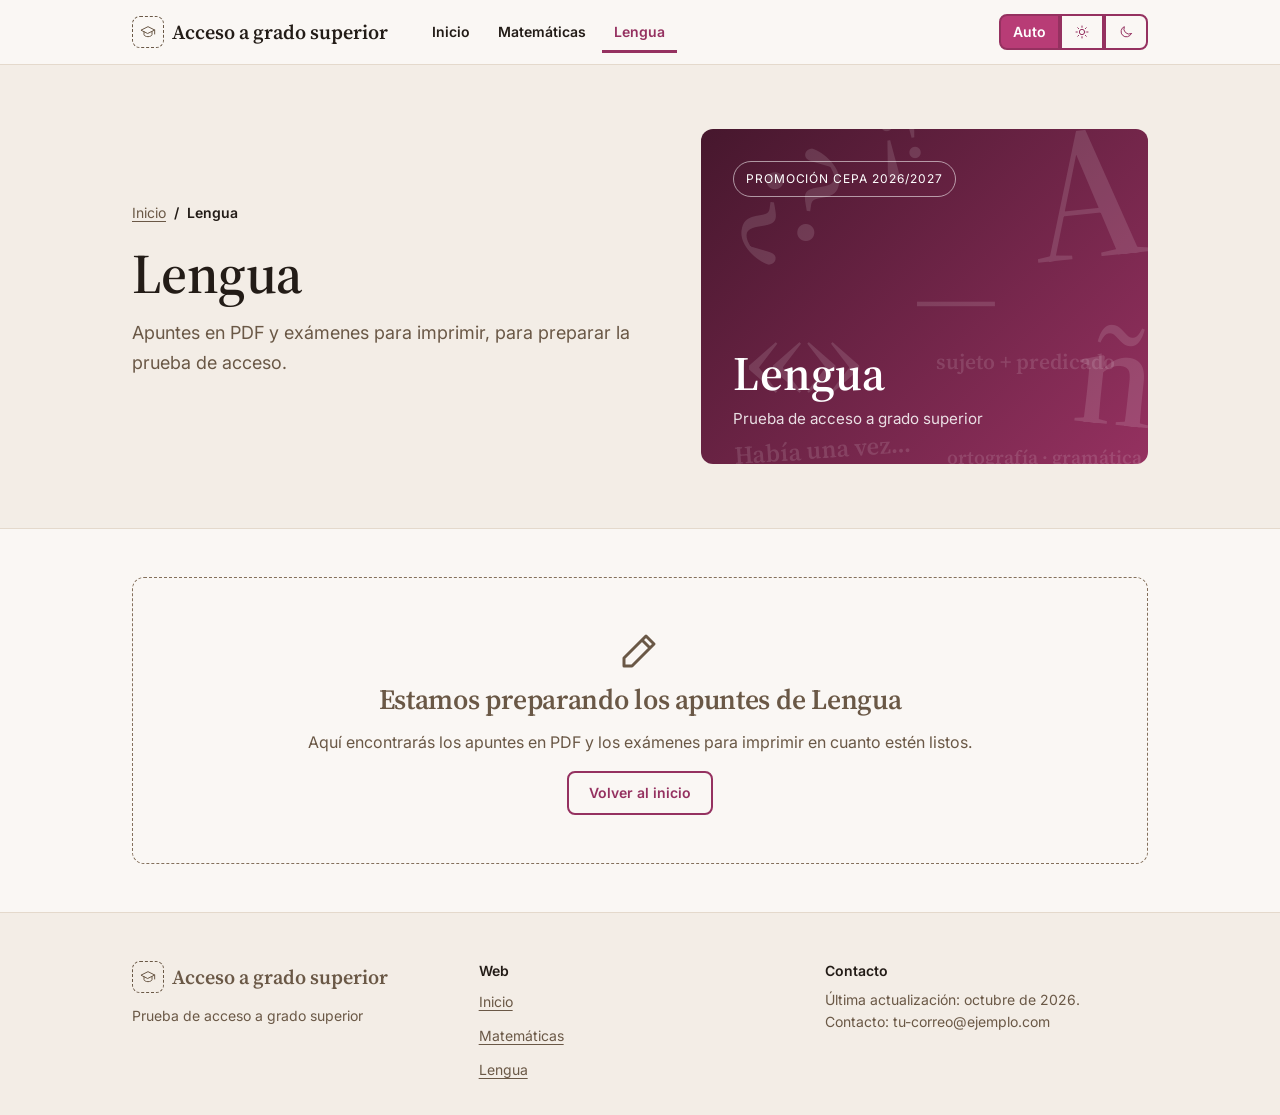
==== commit 5e8f6330: "Carteles de materia con marca de agua y datos del curso Co-Authored-By: Claude Sonnet 5.5 <noreply@a" ====
--- a/lengua/index.html
+++ b/lengua/index.html
@@ -16,11 +16,22 @@
 <div id="cabecera"></div>
 
 <main id="main">
+  <section class="ds-hero">
+    <div class="ds-container">
+      <div class="ds-hero__grid">
+        <div>
+          <ol class="ds-breadcrumb" aria-label="Ruta"><li><a href="../index.html">Inicio</a></li><li aria-current="page">Lengua</li></ol>
+          <h1 class="ds-display">Lengua</h1>
+          <p class="ds-lead">Apuntes en PDF y exámenes para imprimir, para preparar la prueba de acceso.</p>
+        </div>
+        <div class="ds-hero__media cartel" data-cartel="lengua" aria-hidden="true"></div>
+      </div>
+    </div>
+  </section>
+
   <section class="ds-section">
     <div class="ds-container">
-      <ol class="ds-breadcrumb" aria-label="Ruta"><li><a href="../index.html">Inicio</a></li><li aria-current="page">Lengua</li></ol>
-      <h1>Lengua</h1>
-      <div class="ds-empty" style="margin-top:var(--space-8)">
+      <div class="ds-empty">
         <svg class="ds-icon ds-icon--xl" aria-hidden="true" focusable="false"><use href="#i-edit"/></svg>
         <h2>Estamos preparando los apuntes de Lengua</h2>
         <p>Aquí encontrarás los apuntes en PDF y los exámenes para imprimir en cuanto estén listos.</p>
@@ -35,5 +46,6 @@
 <script src="../datos/sitio.js"></script>
 <script src="../js/iconos.js"></script>
 <script src="../js/app.js"></script>
+<script src="../js/cartel.js"></script>
 </body>
 </html>
--- a/styles.css
+++ b/styles.css
@@ -27,6 +27,23 @@
   border-top: var(--border-hairline) solid var(--color-border-default);
 }
 .pdf-fila__texto { flex: 1; min-width: 0; }
+.pdf-fila__acciones { gap: var(--space-2); flex-wrap: wrap; justify-content: flex-end; }
+
+/* Tarjeta de tema clicable: el enlace del título cubre toda la tarjeta; los botones quedan por encima */
+.modulo { position: relative; transition: border-color var(--motion-duration-fast); }
+.modulo:hover { border-color: var(--color-text-brand); }
+.modulo__titulo a { color: inherit; text-decoration: none; }
+.modulo__titulo a::after { content: ""; position: absolute; inset: 0; border-radius: inherit; }
+.modulo__titulo a:focus-visible { outline: none; }
+.modulo__titulo a:focus-visible::after { outline: var(--border-accent) solid var(--color-accent1-500); outline-offset: 2px; }
+.modulo .ds-btn { position: relative; z-index: 1; }
+
+/* Visor de PDF */
+.visor { width: 100%; height: min(78vh, 900px); min-height: 480px; border: var(--border-hairline) solid var(--color-border-default); border-radius: var(--radius-md); background: var(--color-bg-surface); }
+.visor__fallo { padding: var(--space-8); text-align: center; }
+.tema-nav { display: flex; justify-content: space-between; gap: var(--space-4); margin-top: var(--space-6); flex-wrap: wrap; }
+.tema-nav a { max-width: 100%; }
+@media (max-width: 720px) { .visor { height: 70vh; min-height: 360px; } }
 
 /* ---- Portada: dos tarjetas grandes, una por materia ---- */
 .portada { padding: var(--space-16) 0 var(--space-8); text-align: center; }
@@ -76,3 +93,90 @@
 
 /* El atributo "hidden" debe ganar siempre a los estilos de los componentes */
 [hidden] { display: none !important; }
+
+@media (max-width: 560px) {
+  .pdf-fila { flex-wrap: wrap; }
+  .pdf-fila__acciones { flex-basis: 100%; justify-content: flex-start; }
+  .pdf-fila__acciones .ds-btn { flex: 1; }
+}
+
+/* =====================================================================
+   PALETA DE LA WEB · neutro marrón + un color por materia
+   · Neutros: gama de marrones (en lugar del gris verdoso del sistema).
+   · Matemáticas: menta (los tokens del sistema ya son menta, no se tocan).
+   · Lengua: magenta (se remapean los tokens de marca dentro de body[data-materia="lengua"]).
+   ===================================================================== */
+:root {
+  --marron-50: #faf7f4; --marron-100: #f3ede6; --marron-200: #e4d9cc; --marron-300: #cdbba7; --marron-400: #a8927c;
+  --marron-500: #84705c; --marron-600: #6a5846; --marron-700: #504236; --marron-800: #382e26; --marron-900: #231c17;
+  --color-bg-page: var(--marron-50);
+  --color-bg-surface: var(--marron-100);
+  --color-bg-subtle: var(--marron-200);
+  --color-bg-inverse: var(--marron-900);
+  --color-text-primary: var(--marron-900);
+  --color-text-secondary: var(--marron-600);
+  --color-text-disabled: var(--marron-400);
+  --color-border-default: var(--marron-200);
+  --color-border-strong: var(--marron-500);
+}
+@media (prefers-color-scheme: dark) {
+  :root:not([data-theme="light"]) {
+    --color-bg-page: #171210; --color-bg-surface: #211a16; --color-bg-subtle: #2d241e; --color-bg-inverse: var(--marron-100);
+    --color-text-primary: var(--marron-100); --color-text-secondary: var(--marron-300); --color-text-disabled: var(--marron-500);
+    --color-border-default: #3d3229; --color-border-strong: var(--marron-500);
+  }
+}
+:root[data-theme="dark"] {
+  --color-bg-page: #171210; --color-bg-surface: #211a16; --color-bg-subtle: #2d241e; --color-bg-inverse: var(--marron-100);
+  --color-text-primary: var(--marron-100); --color-text-secondary: var(--marron-300); --color-text-disabled: var(--marron-500);
+  --color-border-default: #3d3229; --color-border-strong: var(--marron-500);
+}
+
+/* Lengua: la marca pasa de menta a magenta */
+body[data-materia="lengua"] {
+  --color-text-brand: var(--color-accent1-700); --color-text-link: var(--color-accent1-700); --color-text-link-hover: var(--color-accent1-800);
+  --color-action-primary-bg: var(--color-accent1-600); --color-action-primary-bg-hover: var(--color-accent1-700);
+  --color-action-primary-bg-active: var(--color-accent1-800); --color-action-primary-text: #fff;
+  --color-action-secondary-border: var(--color-accent1-700); --color-action-secondary-text: var(--color-accent1-700);
+}
+@media (prefers-color-scheme: dark) {
+  :root:not([data-theme="light"]) body[data-materia="lengua"] { --color-text-brand: var(--color-accent1-300); --color-text-link: var(--color-accent1-300); --color-action-secondary-border: var(--color-accent1-300); --color-action-secondary-text: var(--color-accent1-300); }
+}
+:root[data-theme="dark"] body[data-materia="lengua"] { --color-text-brand: var(--color-accent1-300); --color-text-link: var(--color-accent1-300); --color-action-secondary-border: var(--color-accent1-300); --color-action-secondary-text: var(--color-accent1-300); }
+
+/* Tarjetas de la portada: cada materia con su color */
+.materia { --mat-50: var(--color-primary-50); --mat-100: var(--color-primary-100); --mat-500: var(--color-primary-500); --mat-700: var(--color-primary-700); border-top: 6px solid var(--mat-500); background: linear-gradient(180deg, var(--mat-100), var(--color-bg-page) 70%); }
+.materia--lengua { --mat-50: var(--color-accent1-50); --mat-100: var(--color-accent1-100); --mat-500: var(--color-accent1-500); --mat-700: var(--color-accent1-700); }
+.materia__icono { background: var(--mat-500); border-color: transparent; color: var(--marron-900); }
+.materia--lengua .materia__icono { color: #fff; }
+.materia__entrar { color: var(--mat-700); }
+.materia:hover { border-color: var(--mat-500); }
+@media (prefers-color-scheme: dark) {
+  :root:not([data-theme="light"]) .materia { background: linear-gradient(180deg, var(--color-bg-subtle), var(--color-bg-page) 70%); }
+  :root:not([data-theme="light"]) .materia__entrar { color: var(--mat-500); }
+}
+:root[data-theme="dark"] .materia { background: linear-gradient(180deg, var(--color-bg-subtle), var(--color-bg-page) 70%); }
+:root[data-theme="dark"] .materia__entrar { color: var(--mat-500); }
+
+/* Navegación de la materia (pestañas y paso entre temas) con el color de la materia */
+.subnav { background: var(--color-bg-surface); }
+body[data-materia] a.ds-tab[aria-current="page"] { color: var(--color-text-brand); border-bottom-color: var(--color-action-primary-bg); border-bottom-width: 3px; }
+.tema-nav a.ds-btn { border-color: var(--color-action-primary-bg); }
+.ficha__item { border-top-color: var(--color-action-primary-bg); }
+
+/* Etiquetas pequeñas: color de la materia (en la portada, marrón) */
+body[data-materia] .ds-label { color: var(--color-text-brand); }
+.portada .ds-label { color: var(--color-text-secondary); }
+
+/* ---- Cartel de materia (hero): fondo oscuro con marca de agua, como las portadas de los PDF ---- */
+.cartel {
+  --cartel-a: var(--color-primary-900); --cartel-b: var(--color-primary-700);
+  position: relative; overflow: hidden; display: block; aspect-ratio: 4 / 3; border: 0;
+  background: linear-gradient(135deg, var(--cartel-a), var(--cartel-b)); color: #fff;
+}
+[data-cartel="lengua"] { --cartel-a: var(--color-accent1-900); --cartel-b: var(--color-accent1-700); }
+.cartel__marca { position: absolute; inset: 0; width: 100%; height: 100%; color: rgba(255, 255, 255, .13); font-family: var(--font-family-heading); font-weight: 600; }
+.cartel__texto { position: absolute; inset: 0; display: flex; flex-direction: column; justify-content: flex-end; align-items: flex-start; gap: var(--space-2); padding: var(--space-8); }
+.cartel__texto strong { font-family: var(--font-family-heading); font-size: clamp(2rem, 4.2vw, 3rem); line-height: 1.05; font-weight: 600; }
+.cartel__texto span:last-child { opacity: .85; font-size: var(--font-size-body-sm, .95rem); }
+.cartel__pill { align-self: flex-start; border: 1px solid rgba(255, 255, 255, .55); border-radius: 999px; padding: 4px 12px; font-size: .75rem; letter-spacing: .08em; text-transform: uppercase; margin-bottom: auto; }
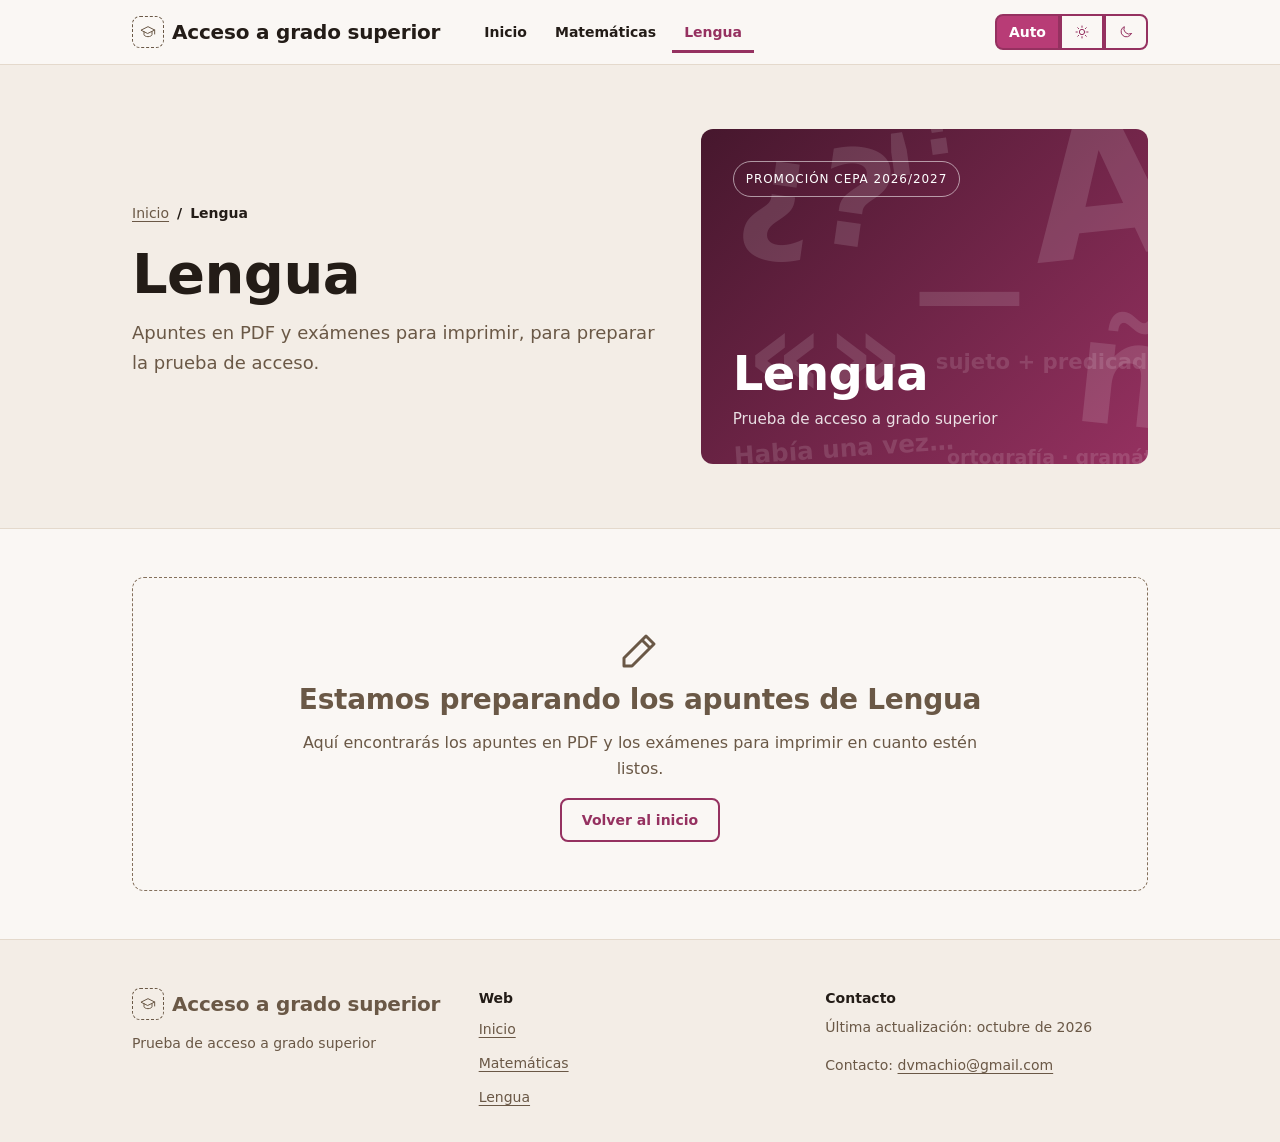
==== commit bdde0821: "Pie con email en fila propia y favicon del sombrero Co-Authored-By: Claude Sonnet 5.5 <noreply@anthr" ====
--- a/lengua/index.html
+++ b/lengua/index.html
@@ -5,6 +5,7 @@
 <meta name="viewport" content="width=device-width, initial-scale=1, viewport-fit=cover">
 <link rel="preconnect" href="https://fonts.googleapis.com">
 <link href="https://fonts.googleapis.com/css2?family=Inter:wght@400;600&family=JetBrains+Mono:wght@400&family=Source+Serif+4:ital,wght@0,600;1,400&display=swap" rel="stylesheet">
+<link rel="icon" type="image/svg+xml" href="../favicon.svg">
 <link rel="stylesheet" href="../css/variables.css">
 <link rel="stylesheet" href="../css/componentes.css">
 <link rel="stylesheet" href="../styles.css">
--- a/styles.css
+++ b/styles.css
@@ -180,3 +180,10 @@
 .cartel__texto strong { font-family: var(--font-family-heading); font-size: clamp(2rem, 4.2vw, 3rem); line-height: 1.05; font-weight: 600; }
 .cartel__texto span:last-child { opacity: .85; font-size: var(--font-size-body-sm, .95rem); }
 .cartel__pill { align-self: flex-start; border: 1px solid rgba(255, 255, 255, .55); border-radius: 999px; padding: 4px 12px; font-size: .75rem; letter-spacing: .08em; text-transform: uppercase; margin-bottom: auto; }
+
+/* ---- Tipografía: sans-serif del sistema, titulares en negrita (como la web de referencia) ---- */
+:root {
+  --font-family-heading: -apple-system, "system-ui", "Segoe UI", Roboto, Helvetica, Arial, sans-serif;
+  --font-family-body: -apple-system, "system-ui", "Segoe UI", Roboto, Helvetica, Arial, sans-serif;
+}
+h1, h2, h3, h4, .ds-display, .ds-logo, .cartel__texto strong { font-weight: 800; letter-spacing: -0.01em; }
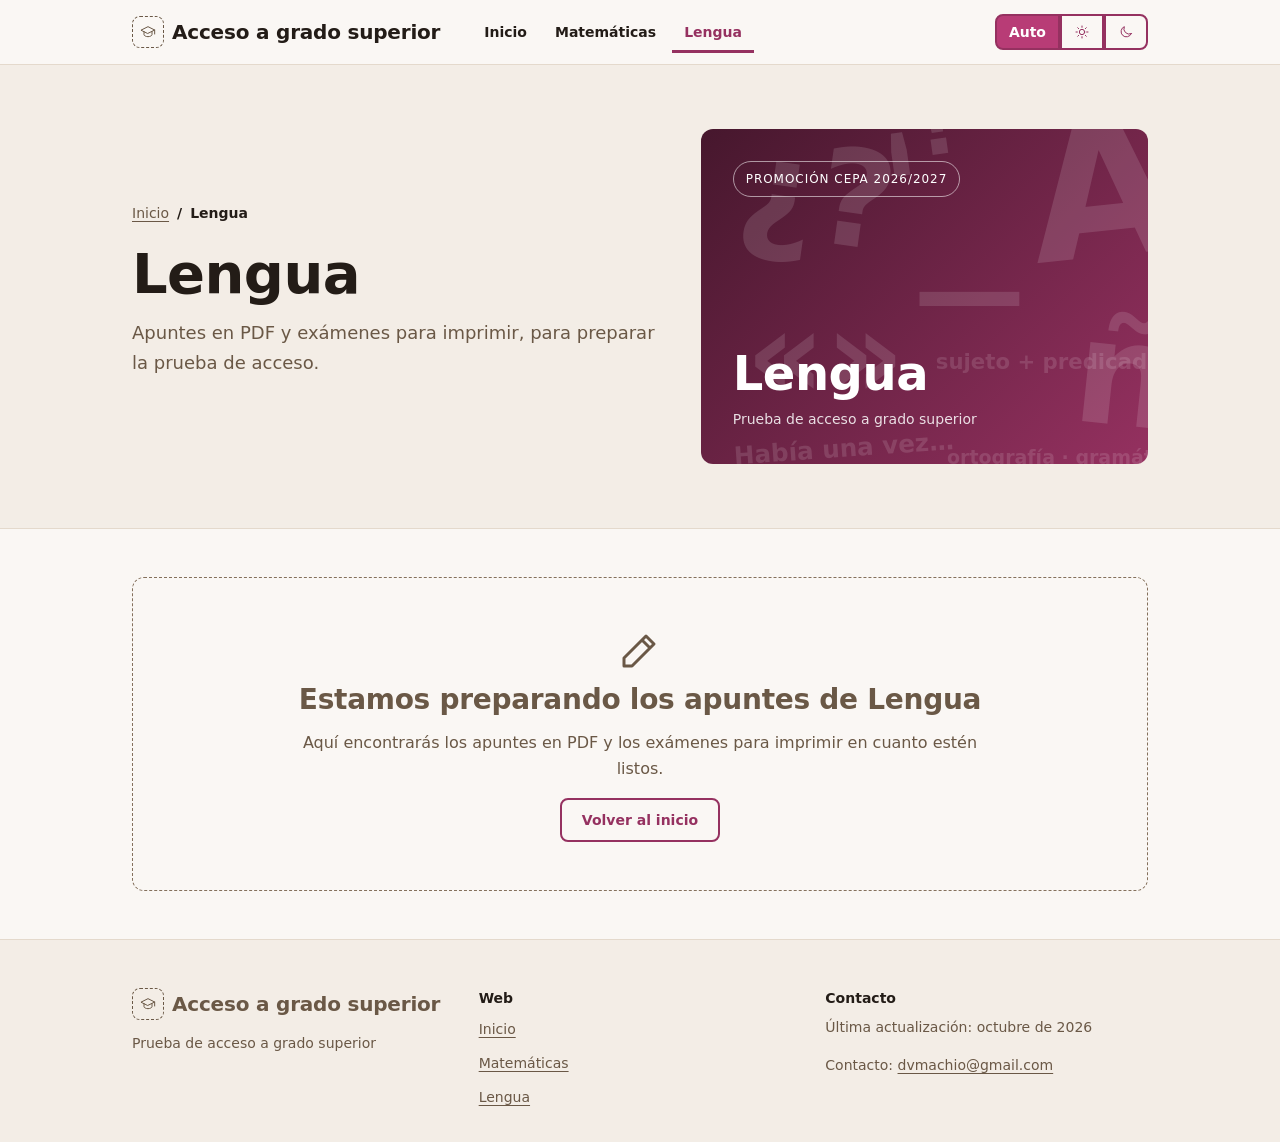
==== commit c4ac87d6: "Diseño: revisión de tokens y design system v1.2 - Marrones, medios, tamaños y capas pasan a variable" ====
--- a/lengua/index.html
+++ b/lengua/index.html
@@ -3,8 +3,6 @@
 <head>
 <meta charset="utf-8">
 <meta name="viewport" content="width=device-width, initial-scale=1, viewport-fit=cover">
-<link rel="preconnect" href="https://fonts.googleapis.com">
-<link href="https://fonts.googleapis.com/css2?family=Inter:wght@400;600&family=JetBrains+Mono:wght@400&family=Source+Serif+4:ital,wght@0,600;1,400&display=swap" rel="stylesheet">
 <link rel="icon" type="image/svg+xml" href="../favicon.svg">
 <link rel="stylesheet" href="../css/variables.css">
 <link rel="stylesheet" href="../css/componentes.css">
--- a/css/variables.css
+++ b/css/variables.css
@@ -1,4 +1,4 @@
-/* Design System · Curso de Matemáticas · v1.1 · aprobado · 2026-10-07 */
+/* Design System · Curso de Matemáticas · v1.2 · 2026-10-10 (v1.1 + marrones, medios, tamaños y capas; tipografía del sistema) */
 /* Generado a partir de colores.json. No edites a mano: cambia la paleta y vuelve a generar. */
 :root {
   /* Primitivos de color (el tono 500 es el color de partida) */
@@ -164,9 +164,9 @@
   --data-div-5-ink: #ffffff;
 
   /* Tipografía */
-  --font-family-heading: "Source Serif 4", Georgia, "Times New Roman", serif;
-  --font-family-body: Inter, system-ui, -apple-system, "Segoe UI", Arial, sans-serif;
-  --font-family-mono: "JetBrains Mono", ui-monospace, Consolas, monospace;
+  --font-family-heading: -apple-system, "system-ui", "Segoe UI", Roboto, Helvetica, Arial, sans-serif;
+  --font-family-body: -apple-system, "system-ui", "Segoe UI", Roboto, Helvetica, Arial, sans-serif;
+  --font-family-mono: ui-monospace, "SF Mono", Menlo, Consolas, monospace;
   --font-size-display: 56px;
   --font-size-h1: 40px;
   --font-size-h2: 28px;
@@ -193,6 +193,7 @@
   --line-height-label: 18px;
   --font-weight-regular: 400;
   --font-weight-semibold: 600;
+  --font-weight-bold: 800;
   --tracking-normal: 0;
   --tracking-label: 0.08em;
   --tracking-tight: -0.01em;
@@ -231,6 +232,42 @@
   --container-max: 1080px;
   --overlay-scrim: rgba(22,26,24, 0.6);
   --overlay-image: linear-gradient(to top, rgba(22,26,24, 0.75), rgba(22,26,24, 0));
+
+  /* ---- v1.2 ---- */
+  /* Neutros marrones (sustituyen a los grises verdosos en la web) */
+  --color-brown-50: #faf7f4; --color-brown-100: #f3ede6; --color-brown-200: #e4d9cc; --color-brown-300: #cdbba7; --color-brown-400: #a8927c;
+  --color-brown-500: #84705c; --color-brown-600: #6a5846; --color-brown-700: #504236; --color-brown-800: #382e26; --color-brown-900: #231c17;
+  --color-brown-dark-page: #171210; --color-brown-dark-surface: #211a16; --color-brown-dark-subtle: #2d241e; --color-brown-dark-border: #3d3229;
+  --color-white: #ffffff;
+  /* Superficies sobre medios (visor de PDF, carteles): siempre oscuras, en claro y en oscuro */
+  --color-media-bg: var(--color-brown-900);
+  --color-media-fg: var(--color-white);
+  --color-media-muted: var(--color-brown-200);
+  --color-media-muted-strong: var(--color-brown-300);
+  --color-media-accent: var(--color-primary-300);
+  --color-media-accent-hover: var(--color-primary-500);
+  --color-media-accent-ink: var(--color-brown-900);
+  --color-media-scrim: color-mix(in srgb, var(--color-brown-dark-page) 95%, transparent);
+  --color-media-shade: color-mix(in srgb, var(--color-brown-dark-page) 60%, transparent);
+  --color-media-watermark: color-mix(in srgb, var(--color-media-fg) 13%, transparent);
+  --color-media-control-bg: color-mix(in srgb, var(--color-media-fg) 10%, transparent);
+  --color-media-control-bg-hover: color-mix(in srgb, var(--color-media-fg) 22%, transparent);
+  --color-media-control-border: color-mix(in srgb, var(--color-media-fg) 25%, transparent);
+  --color-media-outline: color-mix(in srgb, var(--color-media-fg) 55%, transparent);
+  --shadow-media: 0 20px 60px color-mix(in srgb, var(--color-brown-dark-page) 50%, transparent);
+  /* Tamaños de componentes y capas */
+  --border-heavy: 6px;
+  --size-touch: 44px;
+  --size-round-md: 42px;
+  --size-round-lg: 46px;
+  --size-tile: 72px;
+  --size-thumb: 104px;
+  --size-thumb-sm: 84px;
+  --size-nav-offset: 88px;
+  --size-viewer-gutter: 64px;
+  --size-card-min: 22rem;
+  --layer-modal: 300;
+  --layer-modal-control: 301;
   color-scheme: light dark;
 }
 
--- a/styles.css
+++ b/styles.css
@@ -1,7 +1,8 @@
 /* Ajustes propios de esta web. Todo lo demás viene del design system (css/variables.css y css/componentes.css).
-   Aquí solo se usan variables del sistema, nunca colores escritos a mano. */
-
-html { scroll-padding-top: 88px; }
+   Aquí solo se usan variables del sistema (v1.2), nunca colores escritos a mano.
+   Excepciones documentadas: puntos de ruptura (@media), dimensiones de maquetación (min-height, minmax, clamp) y radio 50% de los botones redondos. */
+
+html { scroll-padding-top: var(--size-nav-offset); }
 @media (prefers-reduced-motion: no-preference) { html { scroll-behavior: smooth; } }
 
 .presentacion { max-width: 70ch; margin-top: var(--space-4); }
@@ -20,7 +21,7 @@
 .ficha dt { color: var(--color-text-secondary); font-size: var(--font-size-caption); line-height: var(--line-height-caption); }
 .ficha dd { margin: var(--space-1) 0 0; font-weight: var(--font-weight-semibold); }
 
-.modulo { scroll-margin-top: 88px; }
+.modulo { scroll-margin-top: var(--size-nav-offset); }
 .modulo__titulo { margin: 0; }
 .pdf-fila {
   padding: var(--space-3) 0;
@@ -35,7 +36,7 @@
 .modulo__titulo a { color: inherit; text-decoration: none; }
 .modulo__titulo a::after { content: ""; position: absolute; inset: 0; border-radius: inherit; }
 .modulo__titulo a:focus-visible { outline: none; }
-.modulo__titulo a:focus-visible::after { outline: var(--border-accent) solid var(--color-accent1-500); outline-offset: 2px; }
+.modulo__titulo a:focus-visible::after { outline: var(--border-accent) solid var(--color-border-focus); outline-offset: 2px; }
 .modulo .ds-btn { position: relative; z-index: 1; }
 
 /* Visor de PDF */
@@ -52,9 +53,9 @@
 .portada .ds-lead { margin-inline: auto; max-width: 52ch; }
 .portada__materias { padding-top: var(--space-8); }
 .materias { display: grid; grid-template-columns: repeat(2, minmax(0, 1fr)); gap: var(--space-6); }
-.materia { position: relative; display: flex; flex-direction: column; gap: var(--space-5); min-height: 22rem; }
+.materia { position: relative; display: flex; flex-direction: column; gap: var(--space-5); min-height: var(--size-card-min); }
 .materia__icono {
-  display: inline-grid; place-items: center; width: 72px; height: 72px;
+  display: inline-grid; place-items: center; width: var(--size-tile); height: var(--size-tile);
   border-radius: var(--radius-lg); background: var(--color-bg-surface);
   border: var(--border-hairline) solid var(--color-border-default); color: var(--color-text-brand);
 }
@@ -107,36 +108,34 @@
    · Lengua: magenta (se remapean los tokens de marca dentro de body[data-materia="lengua"]).
    ===================================================================== */
 :root {
-  --marron-50: #faf7f4; --marron-100: #f3ede6; --marron-200: #e4d9cc; --marron-300: #cdbba7; --marron-400: #a8927c;
-  --marron-500: #84705c; --marron-600: #6a5846; --marron-700: #504236; --marron-800: #382e26; --marron-900: #231c17;
-  --color-bg-page: var(--marron-50);
-  --color-bg-surface: var(--marron-100);
-  --color-bg-subtle: var(--marron-200);
-  --color-bg-inverse: var(--marron-900);
-  --color-text-primary: var(--marron-900);
-  --color-text-secondary: var(--marron-600);
-  --color-text-disabled: var(--marron-400);
-  --color-border-default: var(--marron-200);
-  --color-border-strong: var(--marron-500);
+  --color-bg-page: var(--color-brown-50);
+  --color-bg-surface: var(--color-brown-100);
+  --color-bg-subtle: var(--color-brown-200);
+  --color-bg-inverse: var(--color-brown-900);
+  --color-text-primary: var(--color-brown-900);
+  --color-text-secondary: var(--color-brown-600);
+  --color-text-disabled: var(--color-brown-400);
+  --color-border-default: var(--color-brown-200);
+  --color-border-strong: var(--color-brown-500);
 }
 @media (prefers-color-scheme: dark) {
   :root:not([data-theme="light"]) {
-    --color-bg-page: #171210; --color-bg-surface: #211a16; --color-bg-subtle: #2d241e; --color-bg-inverse: var(--marron-100);
-    --color-text-primary: var(--marron-100); --color-text-secondary: var(--marron-300); --color-text-disabled: var(--marron-500);
-    --color-border-default: #3d3229; --color-border-strong: var(--marron-500);
+    --color-bg-page: var(--color-brown-dark-page); --color-bg-surface: var(--color-brown-dark-surface); --color-bg-subtle: var(--color-brown-dark-subtle); --color-bg-inverse: var(--color-brown-100);
+    --color-text-primary: var(--color-brown-100); --color-text-secondary: var(--color-brown-300); --color-text-disabled: var(--color-brown-500);
+    --color-border-default: var(--color-brown-dark-border); --color-border-strong: var(--color-brown-500);
   }
 }
 :root[data-theme="dark"] {
-  --color-bg-page: #171210; --color-bg-surface: #211a16; --color-bg-subtle: #2d241e; --color-bg-inverse: var(--marron-100);
-  --color-text-primary: var(--marron-100); --color-text-secondary: var(--marron-300); --color-text-disabled: var(--marron-500);
-  --color-border-default: #3d3229; --color-border-strong: var(--marron-500);
+  --color-bg-page: var(--color-brown-dark-page); --color-bg-surface: var(--color-brown-dark-surface); --color-bg-subtle: var(--color-brown-dark-subtle); --color-bg-inverse: var(--color-brown-100);
+  --color-text-primary: var(--color-brown-100); --color-text-secondary: var(--color-brown-300); --color-text-disabled: var(--color-brown-500);
+  --color-border-default: var(--color-brown-dark-border); --color-border-strong: var(--color-brown-500);
 }
 
 /* Lengua: la marca pasa de menta a magenta */
 body[data-materia="lengua"] {
   --color-text-brand: var(--color-accent1-700); --color-text-link: var(--color-accent1-700); --color-text-link-hover: var(--color-accent1-800);
   --color-action-primary-bg: var(--color-accent1-600); --color-action-primary-bg-hover: var(--color-accent1-700);
-  --color-action-primary-bg-active: var(--color-accent1-800); --color-action-primary-text: #fff;
+  --color-action-primary-bg-active: var(--color-accent1-800); --color-action-primary-text: var(--color-white);
   --color-action-secondary-border: var(--color-accent1-700); --color-action-secondary-text: var(--color-accent1-700);
 }
 @media (prefers-color-scheme: dark) {
@@ -145,18 +144,18 @@
 :root[data-theme="dark"] body[data-materia="lengua"] { --color-text-brand: var(--color-accent1-300); --color-text-link: var(--color-accent1-300); --color-action-secondary-border: var(--color-accent1-300); --color-action-secondary-text: var(--color-accent1-300); }
 
 /* Tarjetas de la portada: cada materia con su color */
-.materia { --mat-50: var(--color-primary-50); --mat-100: var(--color-primary-100); --mat-500: var(--color-primary-500); --mat-700: var(--color-primary-700); border-top: 6px solid var(--mat-500); background: linear-gradient(180deg, var(--mat-100), var(--color-bg-page) 70%); }
-.materia--lengua { --mat-50: var(--color-accent1-50); --mat-100: var(--color-accent1-100); --mat-500: var(--color-accent1-500); --mat-700: var(--color-accent1-700); }
-.materia__icono { background: var(--mat-500); border-color: transparent; color: var(--marron-900); }
-.materia--lengua .materia__icono { color: #fff; }
-.materia__entrar { color: var(--mat-700); }
+.materia { --mat-50: var(--color-primary-50); --mat-100: var(--color-primary-100); --mat-300: var(--color-primary-300); --mat-500: var(--color-primary-500); --mat-800: var(--color-primary-800); border-top: var(--border-heavy) solid var(--mat-500); background: linear-gradient(180deg, var(--mat-100), var(--color-bg-page) 70%); }
+.materia--lengua { --mat-50: var(--color-accent1-50); --mat-100: var(--color-accent1-100); --mat-300: var(--color-accent1-300); --mat-500: var(--color-accent1-500); --mat-800: var(--color-accent1-800); }
+.materia__icono { background: var(--mat-500); border-color: transparent; color: var(--color-brown-900); }
+.materia--lengua .materia__icono { color: var(--color-white); }
+.materia__entrar { color: var(--mat-800); } /* tono 800: contraste ≥ 4,5:1 sobre el fondo claro */
 .materia:hover { border-color: var(--mat-500); }
 @media (prefers-color-scheme: dark) {
   :root:not([data-theme="light"]) .materia { background: linear-gradient(180deg, var(--color-bg-subtle), var(--color-bg-page) 70%); }
-  :root:not([data-theme="light"]) .materia__entrar { color: var(--mat-500); }
+  :root:not([data-theme="light"]) .materia__entrar { color: var(--mat-300); }
 }
 :root[data-theme="dark"] .materia { background: linear-gradient(180deg, var(--color-bg-subtle), var(--color-bg-page) 70%); }
-:root[data-theme="dark"] .materia__entrar { color: var(--mat-500); }
+:root[data-theme="dark"] .materia__entrar { color: var(--mat-300); }
 
 /* Navegación de la materia (pestañas y paso entre temas) con el color de la materia */
 .subnav { background: var(--color-bg-surface); }
@@ -170,20 +169,59 @@
 
 /* ---- Cartel de materia (hero): fondo oscuro con marca de agua, como las portadas de los PDF ---- */
 .cartel {
-  --cartel-a: var(--color-primary-900); --cartel-b: var(--color-primary-700);
+  --cartel-a: var(--color-primary-900); --cartel-b: var(--color-primary-800);
   position: relative; overflow: hidden; display: block; aspect-ratio: 4 / 3; border: 0;
-  background: linear-gradient(135deg, var(--cartel-a), var(--cartel-b)); color: #fff;
+  background: linear-gradient(135deg, var(--cartel-a), var(--cartel-b)); color: var(--color-media-fg);
 }
 [data-cartel="lengua"] { --cartel-a: var(--color-accent1-900); --cartel-b: var(--color-accent1-700); }
-.cartel__marca { position: absolute; inset: 0; width: 100%; height: 100%; color: rgba(255, 255, 255, .13); font-family: var(--font-family-heading); font-weight: 600; }
+.cartel__marca { position: absolute; inset: 0; width: 100%; height: 100%; color: var(--color-media-watermark); font-family: var(--font-family-heading); font-weight: var(--font-weight-semibold); }
 .cartel__texto { position: absolute; inset: 0; display: flex; flex-direction: column; justify-content: flex-end; align-items: flex-start; gap: var(--space-2); padding: var(--space-8); }
-.cartel__texto strong { font-family: var(--font-family-heading); font-size: clamp(2rem, 4.2vw, 3rem); line-height: 1.05; font-weight: 600; }
-.cartel__texto span:last-child { opacity: .85; font-size: var(--font-size-body-sm, .95rem); }
-.cartel__pill { align-self: flex-start; border: 1px solid rgba(255, 255, 255, .55); border-radius: 999px; padding: 4px 12px; font-size: .75rem; letter-spacing: .08em; text-transform: uppercase; margin-bottom: auto; }
-
-/* ---- Tipografía: sans-serif del sistema, titulares en negrita (como la web de referencia) ---- */
-:root {
-  --font-family-heading: -apple-system, "system-ui", "Segoe UI", Roboto, Helvetica, Arial, sans-serif;
-  --font-family-body: -apple-system, "system-ui", "Segoe UI", Roboto, Helvetica, Arial, sans-serif;
-}
-h1, h2, h3, h4, .ds-display, .ds-logo, .cartel__texto strong { font-weight: 800; letter-spacing: -0.01em; }
+.cartel__texto strong { font-family: var(--font-family-heading); font-size: clamp(2rem, 4.2vw, 3rem); line-height: 1.05; font-weight: var(--font-weight-bold); }
+.cartel__texto span:last-child { opacity: .85; font-size: var(--font-size-body-s); }
+.cartel__pill { align-self: flex-start; border: var(--border-hairline) solid var(--color-media-outline); border-radius: var(--radius-pill); padding: var(--space-1) var(--space-3); font-size: var(--font-size-label); letter-spacing: var(--tracking-label); text-transform: uppercase; margin-bottom: auto; }
+
+/* ---- Titulares en negrita (la familia sans-serif viene del sistema, v1.2) ---- */
+h1, h2, h3, h4, .ds-display, .ds-logo, .cartel__texto strong { font-weight: var(--font-weight-bold); letter-spacing: var(--tracking-tight); }
+
+/* Título del banner "¿Quieres ponerte a prueba?" */
+.banner__titulo { margin: 0; font-size: var(--font-size-h3); line-height: var(--line-height-h3); }
+
+/* ---- Visor de PDF página a página (js/visor.js): escenario oscuro, flechas, miniaturas ---- */
+.vp { border-radius: var(--radius-lg); overflow: hidden; background: var(--color-media-bg); color: var(--color-media-fg); border: var(--border-hairline) solid var(--color-brown-800); }
+.vp__stage { position: relative; display: flex; align-items: center; justify-content: center; padding: var(--space-6) var(--size-viewer-gutter) var(--space-6); min-height: 280px; }
+.vp__hoja { position: relative; display: flex; align-items: center; justify-content: center; width: 100%; min-height: 200px; }
+.vp__canvas { display: block; max-width: 100%; border-radius: var(--radius-md); background: var(--color-white); box-shadow: var(--shadow-media); cursor: zoom-in; }
+.vp__estado { position: absolute; margin: 0; color: var(--color-media-muted); }
+.vp__estado a { color: var(--color-media-accent); }
+.vp__flecha { position: absolute; top: 50%; transform: translateY(-50%); width: var(--size-round-lg); height: var(--size-round-lg); border-radius: 50%; display: grid; place-items: center; background: var(--color-media-control-bg); border: var(--border-hairline) solid var(--color-media-control-border); color: var(--color-media-fg); cursor: pointer; transition: background var(--motion-duration-fast) var(--motion-ease); }
+.vp__flecha:hover:not(:disabled) { background: var(--color-media-control-bg-hover); }
+.vp__flecha:disabled { opacity: var(--opacity-disabled); cursor: default; }
+.vp__flecha--prev { left: var(--space-3); } .vp__flecha--next { right: var(--space-3); }
+.vp__redondo { position: absolute; bottom: var(--space-4); width: var(--size-round-md); height: var(--size-round-md); border-radius: 50%; display: grid; place-items: center; background: var(--color-media-control-bg); border: var(--border-hairline) solid var(--color-media-control-border); color: var(--color-media-fg); cursor: pointer; text-decoration: none; transition: background var(--motion-duration-fast) var(--motion-ease), transform var(--motion-duration-fast) var(--motion-ease); }
+.vp__redondo:hover { background: var(--color-media-accent-hover); color: var(--color-media-accent-ink); transform: translateY(-2px); }
+.vp__zoom { right: 70px; } .vp__desc { right: var(--space-5); }
+.vp button:focus-visible, .vp a:focus-visible, .vp__luz button:focus-visible, .vp__canvas:focus-visible { outline: var(--border-strong) solid var(--color-border-focus); outline-offset: 2px; }
+.vp__pie { padding: 0 var(--space-4) var(--space-4); }
+.vp__contador { margin: 0 0 var(--space-3); text-align: center; font-weight: var(--font-weight-semibold); font-size: var(--font-size-body-s); letter-spacing: var(--tracking-label); color: var(--color-media-accent); }
+.vp__tira { display: flex; gap: var(--space-3); overflow-x: auto; padding: var(--space-1) var(--space-1) var(--space-2); scrollbar-width: thin; }
+.vp__mini { position: relative; flex: 0 0 auto; width: var(--size-thumb); aspect-ratio: 16 / 9; padding: 0; border-radius: var(--radius-md); overflow: hidden; border: var(--border-strong) solid transparent; background: var(--color-media-bg); opacity: .55; cursor: pointer; transition: opacity var(--motion-duration-fast) var(--motion-ease), border-color var(--motion-duration-fast) var(--motion-ease); }
+.vp__mini canvas { width: 100%; height: 100%; display: block; object-fit: cover; }
+.vp__mini span { position: absolute; left: var(--space-1); bottom: var(--space-1); font-size: var(--font-size-caption); font-weight: var(--font-weight-semibold); background: var(--color-media-shade); color: var(--color-media-fg); border-radius: var(--radius-sm); padding: 0 var(--space-1); }
+.vp__mini:hover, .vp__mini.is-active { opacity: 1; }
+.vp__mini.is-active { border-color: var(--color-media-accent); }
+.vp__luz { position: fixed; inset: 0; z-index: var(--layer-modal); background: var(--color-media-scrim); display: flex; align-items: center; justify-content: center; padding: 56px var(--space-6); overflow: auto; }
+.vp__luz[hidden] { display: none !important; }
+.vp__luz-canvas { display: block; margin: auto; background: var(--color-white); border-radius: var(--radius-sm); box-shadow: var(--shadow-media); cursor: zoom-in; max-width: none; flex: 0 0 auto; }
+.vp__luz-canvas.is-zoom { cursor: zoom-out; }
+.vp__cerrar { position: fixed; top: var(--space-4); right: var(--space-4); z-index: var(--layer-modal-control); width: var(--size-touch); height: var(--size-touch); border-radius: 50%; display: grid; place-items: center; background: var(--color-media-control-bg-hover); border: var(--border-hairline) solid var(--color-media-control-border); color: var(--color-media-fg); cursor: pointer; }
+.vp__pista { position: fixed; bottom: var(--space-4); left: 50%; transform: translateX(-50%); margin: 0; font-size: var(--font-size-caption); color: var(--color-media-muted); background: var(--color-media-shade); padding: var(--space-2) var(--space-4); border-radius: var(--radius-pill); pointer-events: none; text-align: center; max-width: 92vw; }
+.vp__ayuda { display: none; margin: calc(-1 * var(--space-2)) 0 var(--space-3); text-align: center; font-size: var(--font-size-caption); color: var(--color-media-muted-strong); }
+.vp__stage, .vp__luz { touch-action: pan-y; }
+.vp__luz:has(.is-zoom) { touch-action: auto; }
+/* Pantallas táctiles o estrechas: sin flechas, se desliza con el dedo */
+@media (hover: none), (max-width: 640px) {
+  .vp__flecha { display: none; }
+  .vp__stage { padding: var(--space-4) var(--space-3) var(--size-viewer-gutter); }
+  .vp__ayuda { display: block; }
+  .vp__mini { width: var(--size-thumb-sm); }
+}
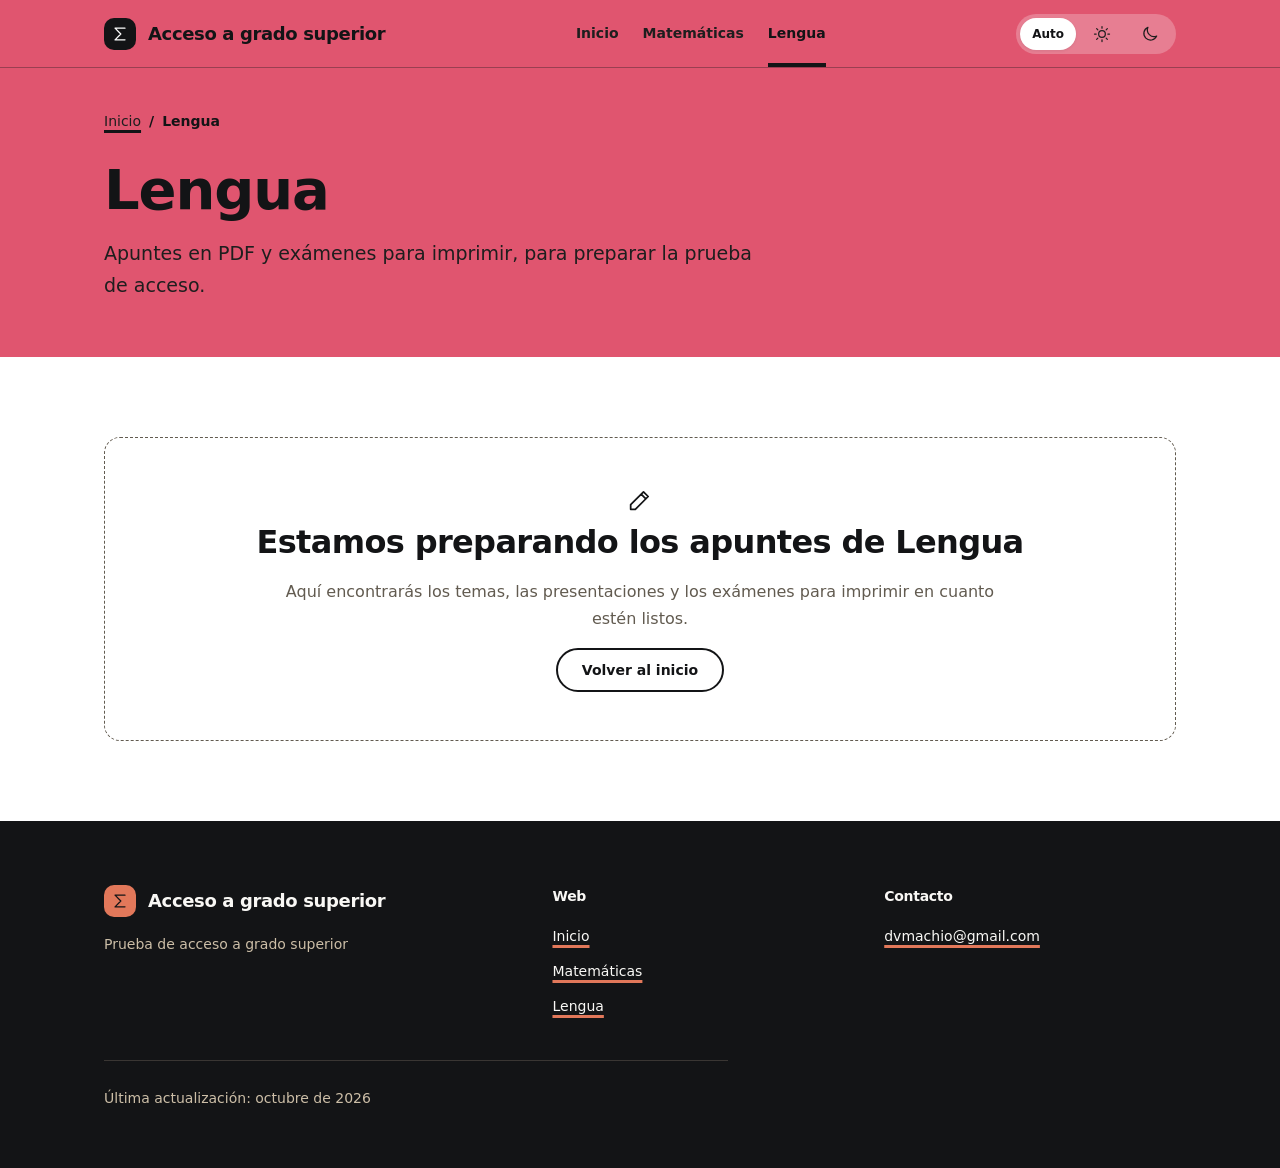
==== commit dffa986a: "Nuevo diseño v2: portada, materia, tema y presentación en colores amarillo, menta y rosa Co-Authored" ====
--- a/lengua/index.html
+++ b/lengua/index.html
@@ -1,5 +1,5 @@
 <!DOCTYPE html>
-<html lang="es">
+<html lang="es" data-variante="lengua">
 <head>
 <meta charset="utf-8">
 <meta name="viewport" content="width=device-width, initial-scale=1, viewport-fit=cover">
@@ -11,29 +11,24 @@
 <meta name="description" content="Apuntes de lengua para la prueba de acceso a grado superior (próximamente).">
 </head>
 <body data-pagina="inicio" data-materia="lengua" data-raiz="../">
-<a class="ds-skip" href="#main">Saltar al contenido</a>
+<a class="ds-skip" href="#contenido">Saltar al contenido</a>
 <div id="cabecera"></div>
 
-<main id="main">
-  <section class="ds-hero">
+<main id="contenido">
+  <section class="ds-section ds-section--tight">
     <div class="ds-container">
-      <div class="ds-hero__grid">
-        <div>
-          <ol class="ds-breadcrumb" aria-label="Ruta"><li><a href="../index.html">Inicio</a></li><li aria-current="page">Lengua</li></ol>
-          <h1 class="ds-display">Lengua</h1>
-          <p class="ds-lead">Apuntes en PDF y exámenes para imprimir, para preparar la prueba de acceso.</p>
-        </div>
-        <div class="ds-hero__media cartel" data-cartel="lengua" aria-hidden="true"></div>
-      </div>
+      <ol class="ds-breadcrumb" aria-label="Ruta"><li><a href="../index.html">Inicio</a></li><li aria-current="page">Lengua</li></ol>
+      <h1 class="ds-display" style="margin-top:var(--space-4)">Lengua</h1>
+      <p class="ds-lead">Apuntes en PDF y exámenes para imprimir, para preparar la prueba de acceso.</p>
     </div>
   </section>
 
-  <section class="ds-section">
+  <section class="ds-section ds-section--surface">
     <div class="ds-container">
       <div class="ds-empty">
-        <svg class="ds-icon ds-icon--xl" aria-hidden="true" focusable="false"><use href="#i-edit"/></svg>
+        <svg class="ds-icon ds-icon--lg" aria-hidden="true" focusable="false"><use href="#i-edit"/></svg>
         <h2>Estamos preparando los apuntes de Lengua</h2>
-        <p>Aquí encontrarás los apuntes en PDF y los exámenes para imprimir en cuanto estén listos.</p>
+        <p>Aquí encontrarás los temas, las presentaciones y los exámenes para imprimir en cuanto estén listos.</p>
         <a class="ds-btn ds-btn--secondary" href="../index.html">Volver al inicio</a>
       </div>
     </div>
@@ -45,6 +40,5 @@
 <script src="../datos/sitio.js"></script>
 <script src="../js/iconos.js"></script>
 <script src="../js/app.js"></script>
-<script src="../js/cartel.js"></script>
 </body>
 </html>
--- a/css/variables.css
+++ b/css/variables.css
@@ -1,193 +1,144 @@
-/* Design System · Curso de Matemáticas · v1.2 · 2026-10-10 (v1.1 + marrones, medios, tamaños y capas; tipografía del sistema) */
-/* Generado a partir de colores.json. No edites a mano: cambia la paleta y vuelve a generar. */
+/* Design System · Acceso a grado superior · v2.0 · 2026-10-10 */
+/* Generado a partir de tokens/tokens.json con generador/generar.py. No edites a mano: cambia los tokens y vuelve a generar. */
+/* Origen de la paleta: Colores muestreados de la referencia «Courser» (Behance): negro, amarillo mostaza y crema cálido. */
 :root {
-  /* Primitivos de color (el tono 500 es el color de partida) */
-  --color-primary-50: #f5fbf8;
-  --color-primary-100: #e9f6f0;
-  --color-primary-200: #d3eee0;
-  --color-primary-300: #bae4cf;
-  --color-primary-400: #9fdabc;
-  --color-primary-500: #84cfa9;
-  --color-primary-600: #6fae8e;
-  --color-primary-700: #5a8d73;
-  --color-primary-800: #426854;
-  --color-primary-900: #2a4236;
-  --color-secondary-50: #f8eff2;
-  --color-secondary-100: #eedae2;
-  --color-secondary-200: #deb6c5;
-  --color-secondary-300: #cb8da5;
-  --color-secondary-400: #b76182;
-  --color-secondary-500: #a3345f;
-  --color-secondary-600: #892c50;
-  --color-secondary-700: #6f2341;
-  --color-secondary-800: #521a30;
-  --color-secondary-900: #34111e;
-  --color-accent1-50: #fcf0f6;
-  --color-accent1-100: #f9deea;
-  --color-accent1-200: #f2bdd6;
-  --color-accent1-300: #eb99bf;
-  --color-accent1-400: #e370a6;
-  --color-accent1-500: #db488d;
-  --color-accent1-600: #b83c76;
-  --color-accent1-700: #953160;
-  --color-accent1-800: #6e2446;
-  --color-accent1-900: #46172d;
-  --color-accent2-50: #fdf7fd;
-  --color-accent2-100: #fbeefb;
-  --color-accent2-200: #f7ddf6;
-  --color-accent2-300: #f2caf2;
-  --color-accent2-400: #edb5ec;
-  --color-accent2-500: #e8a0e7;
-  --color-accent2-600: #c386c2;
-  --color-accent2-700: #9e6d9d;
-  --color-accent2-800: #745074;
-  --color-accent2-900: #4a334a;
-  --color-accent3-50: #fffef6;
-  --color-accent3-100: #fffceb;
-  --color-accent3-200: #fff9d7;
-  --color-accent3-300: #fff6c1;
-  --color-accent3-400: #fff3a9;
-  --color-accent3-500: #ffef91;
-  --color-accent3-600: #d6c97a;
-  --color-accent3-700: #ada363;
-  --color-accent3-800: #807848;
-  --color-accent3-900: #524c2e;
-  --color-danger-50: #f9eded;
-  --color-danger-100: #f2d7d5;
-  --color-danger-200: #e4b0ac;
-  --color-danger-300: #d5847e;
-  --color-danger-400: #c4534b;
-  --color-danger-500: #b42318;
-  --color-danger-600: #971d14;
-  --color-danger-700: #7a1810;
-  --color-danger-800: #5a120c;
-  --color-danger-900: #3a0b08;
-  --color-neutral-50: #f8f9f8;
-  --color-neutral-100: #f1f3f2;
-  --color-neutral-200: #dde0de;
-  --color-neutral-300: #bec4c1;
-  --color-neutral-400: #94a09a;
-  --color-neutral-500: #53655c;
-  --color-neutral-600: #44534b;
-  --color-neutral-700: #35413b;
-  --color-neutral-800: #252d29;
-  --color-neutral-900: #161a18;
-
-  /* Semánticos · modo claro (por defecto) */
-  --color-bg-page: #ffffff;
-  --color-bg-surface: #f8f9f8;
-  --color-bg-subtle: #f1f3f2;
-  --color-bg-inverse: #161a18;
-  --color-text-primary: #161a18;
-  --color-text-secondary: #44534b;
-  --color-text-disabled: #94a09a;
-  --color-text-inverse: #ffffff;
-  --color-text-brand: #426854;
-  --color-text-link: #426854;
-  --color-text-link-hover: #2a4236;
-  --color-text-accent: #b83c76;
-  --color-border-default: #dde0de;
-  --color-border-strong: #53655c;
-  --color-border-focus: #b83c76;
-  --color-action-primary-bg: #84cfa9;
-  --color-action-primary-bg-hover: #6fae8e;
-  --color-action-primary-bg-active: #5a8d73;
-  --color-action-primary-text: #1a1a1a;
-  --color-action-secondary-border: #426854;
-  --color-action-secondary-text: #426854;
-  --color-action-disabled-bg: #f1f3f2;
-  --color-action-disabled-text: #94a09a;
-  --color-action-danger-bg: #b42318;
-  --color-action-danger-bg-hover: #971d14;
-  --color-action-danger-text: #ffffff;
-  --color-success-bg: #f5fbf8;
-  --color-success-bg-strong: #e9f6f0;
-  --color-success-border: #5a8d73;
-  --color-success-text: #426854;
-  --color-warning-bg: #fffceb;
-  --color-warning-bg-strong: #fff9d7;
-  --color-warning-border: #807848;
-  --color-warning-text: #524c2e;
-  --color-error-bg: #f9eded;
-  --color-error-bg-strong: #f2d7d5;
-  --color-error-border: #b42318;
-  --color-error-text: #5a120c;
-  --color-info-bg: #fbeefb;
-  --color-info-bg-strong: #f7ddf6;
-  --color-info-border: #9e6d9d;
-  --color-info-text: #745074;
-  --color-tip-bg: #fcf0f6;
-  --color-tip-bg-strong: #f9deea;
-  --color-tip-border: #db488d;
-  --color-tip-text: #6e2446;
-  --color-important-bg: #f8eff2;
-  --color-important-bg-strong: #eedae2;
-  --color-important-border: #a3345f;
-  --color-important-text: #521a30;
-
-  /* Datos (gráficas). -ink = color de texto legible encima */
-  --data-cat-1: #5a8d73;
-  --data-cat-1-ink: #1a1a1a;
-  --data-cat-2: #a3345f;
-  --data-cat-2-ink: #ffffff;
-  --data-cat-3: #db488d;
-  --data-cat-3-ink: #1a1a1a;
-  --data-cat-4: #807848;
+  /* Primitivos de color (el tono 500 de cada rampa es el color de partida) */
+  --color-primary-50: #fdf8f0;
+  --color-primary-100: #fbf2e2;
+  --color-primary-200: #f8e4c4;
+  --color-primary-300: #f3d39f;
+  --color-primary-400: #eebf73;
+  --color-primary-500: #e8ab47;
+  --color-primary-600: #c6933f;
+  --color-primary-700: #a07836;
+  --color-primary-800: #795c2e;
+  --color-primary-900: #534125;
+  --color-accent1-50: #fdf4f2;
+  --color-accent1-100: #fae9e5;
+  --color-accent1-200: #f6d4ca;
+  --color-accent1-300: #f0b9a9;
+  --color-accent1-400: #e99882;
+  --color-accent1-500: #e2785a;
+  --color-accent1-600: #c1684f;
+  --color-accent1-700: #9c5643;
+  --color-accent1-800: #764437;
+  --color-accent1-900: #51322a;
+  --color-menta-50: #f5fbf9;
+  --color-menta-100: #eaf8f2;
+  --color-menta-200: #d5f1e6;
+  --color-menta-300: #bbe8d6;
+  --color-menta-400: #9cdec3;
+  --color-menta-500: #7dd3b0;
+  --color-menta-600: #6cb497;
+  --color-menta-700: #59927c;
+  --color-menta-800: #467060;
+  --color-menta-900: #334d44;
+  --color-rosa-50: #fdf1f3;
+  --color-rosa-100: #fae4e8;
+  --color-rosa-200: #f5c9d1;
+  --color-rosa-300: #efa7b4;
+  --color-rosa-400: #e77e92;
+  --color-rosa-500: #e0556f;
+  --color-rosa-600: #bf4b61;
+  --color-rosa-700: #9a3f51;
+  --color-rosa-800: #753341;
+  --color-rosa-900: #502831;
+  --color-neutral-0: #ffffff;
+  --color-neutral-50: #f9f8f5;
+  --color-neutral-100: #f4eddf;
+  --color-neutral-200: #f3e1c6;
+  --color-neutral-300: #e2d3bd;
+  --color-neutral-400: #ccbea7;
+  --color-neutral-500: #9b836b;
+  --color-neutral-600: #625b50;
+  --color-neutral-700: #3a3633;
+  --color-neutral-750: #272424;
+  --color-neutral-800: #1e1e1e;
+  --color-neutral-900: #131416;
+
+  /* Roles semánticos · tema claro (los componentes usan solo estos) */
+  --color-bg-page: var(--color-neutral-100);
+  --color-bg-surface: var(--color-neutral-0);
+  --color-bg-subtle: var(--color-neutral-50);
+  --color-bg-inverse: var(--color-neutral-900);
+  --color-bg-accent-soft: var(--color-primary-100);
+  --color-text-primary: var(--color-neutral-900);
+  --color-text-secondary: var(--color-neutral-600);
+  --color-text-disabled: var(--color-neutral-500);
+  --color-text-inverse: var(--color-neutral-0);
+  --color-text-brand: var(--color-neutral-900);
+  --color-text-link: var(--color-neutral-900);
+  --color-text-link-hover: var(--color-neutral-600);
+  --color-border-default: var(--color-neutral-300);
+  --color-border-strong: var(--color-neutral-600);
+  --color-border-focus: var(--color-neutral-900);
+  --color-action-primary-bg: var(--color-primary-500);
+  --color-action-primary-bg-hover: var(--color-primary-400);
+  --color-action-primary-bg-active: var(--color-primary-600);
+  --color-action-primary-text: var(--color-neutral-900);
+  --color-action-secondary-border: var(--color-neutral-900);
+  --color-action-secondary-text: var(--color-neutral-900);
+  --color-action-secondary-bg-hover: var(--color-neutral-200);
+  --color-action-dark-bg: var(--color-neutral-900);
+  --color-action-dark-bg-hover: var(--color-neutral-700);
+  --color-action-dark-text: var(--color-neutral-0);
+  --color-important-bg: var(--color-primary-100);
+  --color-important-bg-strong: var(--color-primary-200);
+  --color-important-border: var(--color-primary-700);
+  --color-important-text: var(--color-primary-900);
+  --color-success-bg: #e7f3ec;
+  --color-success-border: #2e7d57;
+  --color-success-text: #1b5238;
+  --color-warning-bg: #fdf1d8;
+  --color-warning-border: #a86f00;
+  --color-warning-text: #5f4100;
+  --color-error-bg: #fbe9e7;
+  --color-error-border: #b3261e;
+  --color-error-text: #84160f;
+  --color-info-bg: #eef0f3;
+  --color-info-border: #3b5b82;
+  --color-info-text: #1f3552;
+  --color-overlay-scrim: rgba(19,20,22,0.6);
+
+  /* Colores para gráficas y datos */
+  --data-cat-1: #131416;
+  --data-cat-1-ink: #ffffff;
+  --data-cat-2: #a07836;
+  --data-cat-2-ink: #131416;
+  --data-cat-3: #c1684f;
+  --data-cat-3-ink: #131416;
+  --data-cat-4: #2e7d57;
   --data-cat-4-ink: #ffffff;
-  --data-cat-5: #9e6d9d;
-  --data-cat-5-ink: #1a1a1a;
-  --data-cat-6: #53655c;
-  --data-cat-6-ink: #ffffff;
-  --data-seq-1: #e9f6f0;
-  --data-seq-1-ink: #1a1a1a;
-  --data-seq-2: #d3eee0;
-  --data-seq-2-ink: #1a1a1a;
-  --data-seq-3: #bae4cf;
-  --data-seq-3-ink: #1a1a1a;
-  --data-seq-4: #9fdabc;
-  --data-seq-4-ink: #1a1a1a;
-  --data-seq-5: #84cfa9;
-  --data-seq-5-ink: #1a1a1a;
-  --data-seq-6: #5a8d73;
-  --data-seq-6-ink: #1a1a1a;
-  --data-seq-7: #2a4236;
-  --data-seq-7-ink: #ffffff;
-  --data-div-1: #5a8d73;
-  --data-div-1-ink: #1a1a1a;
-  --data-div-2: #bae4cf;
-  --data-div-2-ink: #1a1a1a;
-  --data-div-3: #f1f3f2;
-  --data-div-3-ink: #1a1a1a;
-  --data-div-4: #cb8da5;
-  --data-div-4-ink: #1a1a1a;
-  --data-div-5: #6f2341;
-  --data-div-5-ink: #ffffff;
-
-  /* Tipografía */
+  --data-cat-5: #3b5b82;
+  --data-cat-5-ink: #ffffff;
+  --data-cat-6: #9b836b;
+  --data-cat-6-ink: #131416;
+
+  /* Tipografía, espaciado, formas, movimiento, tamaños y capas */
   --font-family-heading: -apple-system, "system-ui", "Segoe UI", Roboto, Helvetica, Arial, sans-serif;
   --font-family-body: -apple-system, "system-ui", "Segoe UI", Roboto, Helvetica, Arial, sans-serif;
   --font-family-mono: ui-monospace, "SF Mono", Menlo, Consolas, monospace;
   --font-size-display: 56px;
-  --font-size-h1: 40px;
-  --font-size-h2: 28px;
-  --font-size-h3: 20px;
+  --font-size-h1: 44px;
+  --font-size-h2: 32px;
+  --font-size-h3: 22px;
   --font-size-h4: 18px;
   --font-size-h5: 16px;
   --font-size-h6: 14px;
-  --font-size-body-l: 18px;
+  --font-size-body-l: 19px;
   --font-size-body: 16px;
   --font-size-body-s: 14px;
   --font-size-caption: 12px;
   --font-size-label: 12px;
-  --line-height-display: 64px;
-  --line-height-h1: 48px;
-  --line-height-h2: 36px;
-  --line-height-h3: 28px;
+  --line-height-display: 62px;
+  --line-height-h1: 52px;
+  --line-height-h2: 40px;
+  --line-height-h3: 30px;
   --line-height-h4: 26px;
   --line-height-h5: 24px;
   --line-height-h6: 20px;
-  --line-height-body-l: 30px;
-  --line-height-body: 26px;
+  --line-height-body-l: 32px;
+  --line-height-body: 27px;
   --line-height-body-s: 22px;
   --line-height-caption: 18px;
   --line-height-label: 18px;
@@ -196,9 +147,7 @@
   --font-weight-bold: 800;
   --tracking-normal: 0;
   --tracking-label: 0.08em;
-  --tracking-tight: -0.01em;
-
-  /* Espaciado, radios, bordes, sombras, movimiento */
+  --tracking-tight: -0.02em;
   --space-1: 4px;
   --space-2: 8px;
   --space-3: 12px;
@@ -210,274 +159,376 @@
   --space-12: 48px;
   --space-16: 64px;
   --space-20: 80px;
+  --space-24: 96px;
+  --space-32: 128px;
   --radius-none: 0;
-  --radius-sm: 4px;
-  --radius-md: 8px;
-  --radius-lg: 12px;
+  --radius-sm: 6px;
+  --radius-md: 10px;
+  --radius-lg: 16px;
+  --radius-xl: 24px;
   --radius-pill: 999px;
   --border-hairline: 1px;
   --border-strong: 2px;
   --border-accent: 4px;
   --shadow-none: none;
-  --shadow-sm: 0 1px 3px rgba(26,26,26,.08);
-  --shadow-md: 0 4px 12px rgba(26,26,26,.12);
-  --opacity-disabled: 0.4;
-  --opacity-hover-overlay: 0.08;
-  --opacity-pressed-overlay: 0.16;
-  --opacity-scrim: 0.6;
+  --shadow-sm: 0 1px 3px rgba(19,20,22,.08);
+  --shadow-md: 0 8px 24px rgba(19,20,22,.14);
+  --opacity-disabled: 0.45;
   --motion-duration-fast: 120ms;
   --motion-duration-base: 200ms;
   --motion-ease: cubic-bezier(.2,0,0,1);
   --grid-gutter: 24px;
-  --container-max: 1080px;
-  --overlay-scrim: rgba(22,26,24, 0.6);
-  --overlay-image: linear-gradient(to top, rgba(22,26,24, 0.75), rgba(22,26,24, 0));
-
-  /* ---- v1.2 ---- */
-  /* Neutros marrones (sustituyen a los grises verdosos en la web) */
-  --color-brown-50: #faf7f4; --color-brown-100: #f3ede6; --color-brown-200: #e4d9cc; --color-brown-300: #cdbba7; --color-brown-400: #a8927c;
-  --color-brown-500: #84705c; --color-brown-600: #6a5846; --color-brown-700: #504236; --color-brown-800: #382e26; --color-brown-900: #231c17;
-  --color-brown-dark-page: #171210; --color-brown-dark-surface: #211a16; --color-brown-dark-subtle: #2d241e; --color-brown-dark-border: #3d3229;
-  --color-white: #ffffff;
-  /* Superficies sobre medios (visor de PDF, carteles): siempre oscuras, en claro y en oscuro */
-  --color-media-bg: var(--color-brown-900);
-  --color-media-fg: var(--color-white);
-  --color-media-muted: var(--color-brown-200);
-  --color-media-muted-strong: var(--color-brown-300);
-  --color-media-accent: var(--color-primary-300);
-  --color-media-accent-hover: var(--color-primary-500);
-  --color-media-accent-ink: var(--color-brown-900);
-  --color-media-scrim: color-mix(in srgb, var(--color-brown-dark-page) 95%, transparent);
-  --color-media-shade: color-mix(in srgb, var(--color-brown-dark-page) 60%, transparent);
-  --color-media-watermark: color-mix(in srgb, var(--color-media-fg) 13%, transparent);
-  --color-media-control-bg: color-mix(in srgb, var(--color-media-fg) 10%, transparent);
-  --color-media-control-bg-hover: color-mix(in srgb, var(--color-media-fg) 22%, transparent);
-  --color-media-control-border: color-mix(in srgb, var(--color-media-fg) 25%, transparent);
-  --color-media-outline: color-mix(in srgb, var(--color-media-fg) 55%, transparent);
-  --shadow-media: 0 20px 60px color-mix(in srgb, var(--color-brown-dark-page) 50%, transparent);
-  /* Tamaños de componentes y capas */
-  --border-heavy: 6px;
+  --container-max: 1120px;
+  --container-narrow: 720px;
   --size-touch: 44px;
-  --size-round-md: 42px;
-  --size-round-lg: 46px;
+  --size-icon: 20px;
+  --size-icon-lg: 28px;
   --size-tile: 72px;
-  --size-thumb: 104px;
-  --size-thumb-sm: 84px;
   --size-nav-offset: 88px;
-  --size-viewer-gutter: 64px;
-  --size-card-min: 22rem;
+  --layer-sticky: 50;
+  --layer-dropdown: 60;
+  --layer-toast: 70;
   --layer-modal: 300;
   --layer-modal-control: 301;
   color-scheme: light dark;
 }
 
-/* Modo oscuro automático (según el dispositivo) */
+/* Tema oscuro automático (según el sistema), salvo que se fuerce el claro */
 @media (prefers-color-scheme: dark) {
   :root:not([data-theme="light"]) {
-    --color-bg-page: #101412;
-    --color-bg-surface: #181d1b;
-    --color-bg-subtle: #222a26;
-    --color-bg-inverse: #eff1f0;
-    --color-text-primary: #eff1f0;
-    --color-text-secondary: #b9c1bd;
-    --color-text-disabled: #677e73;
-    --color-text-inverse: #101412;
-    --color-text-brand: #84cfa9;
-    --color-text-link: #84cfa9;
-    --color-text-link-hover: #9fdabc;
-    --color-text-accent: #e370a6;
-    --color-border-default: #37433d;
-    --color-border-strong: #60766b;
-    --color-border-focus: #db488d;
-    --color-action-primary-bg: #84cfa9;
-    --color-action-primary-bg-hover: #6fae8e;
-    --color-action-primary-bg-active: #5a8d73;
-    --color-action-primary-text: #1a1a1a;
-    --color-action-secondary-border: #84cfa9;
-    --color-action-secondary-text: #84cfa9;
-    --color-action-disabled-bg: #222a26;
-    --color-action-disabled-text: #677e73;
-    --color-action-danger-bg: #b42318;
-    --color-action-danger-bg-hover: #971d14;
-    --color-action-danger-text: #ffffff;
-    --color-success-bg: #202e27;
-    --color-success-bg-strong: #2c4136;
-    --color-success-border: #84cfa9;
-    --color-success-text: #e9f6f0;
-    --color-warning-bg: #313324;
-    --color-warning-bg-strong: #494930;
-    --color-warning-border: #ffef91;
-    --color-warning-text: #fffceb;
-    --color-error-bg: #271613;
-    --color-error-bg-strong: #371813;
-    --color-error-border: #c4534b;
-    --color-error-text: #f2d7d5;
-    --color-info-bg: #2e2830;
-    --color-info-bg-strong: #443645;
-    --color-info-border: #e8a0e7;
-    --color-info-text: #fbeefb;
-    --color-tip-bg: #2c1b23;
-    --color-tip-bg-strong: #412030;
-    --color-tip-border: #db488d;
-    --color-tip-text: #f9deea;
-    --color-important-bg: #25181d;
-    --color-important-bg-strong: #331c24;
-    --color-important-border: #b76182;
-    --color-important-text: #eedae2;
-    --data-cat-1: #9fdabc;
-    --data-cat-1-ink: #1a1a1a;
-    --data-cat-2: #cb8da5;
-    --data-cat-2-ink: #1a1a1a;
-    --data-cat-3: #e370a6;
-    --data-cat-3-ink: #1a1a1a;
-    --data-cat-4: #ffef91;
-    --data-cat-4-ink: #1a1a1a;
-    --data-cat-5: #edb5ec;
-    --data-cat-5-ink: #1a1a1a;
-    --data-cat-6: #bec4c1;
-    --data-cat-6-ink: #1a1a1a;
-    --shadow-none: none;
-    --shadow-sm: 0 1px 3px rgba(0,0,0,.4);
-    --shadow-md: 0 4px 12px rgba(0,0,0,.5);
+    --color-bg-page: var(--color-neutral-900);
+    --color-bg-surface: var(--color-neutral-800);
+    --color-bg-subtle: var(--color-neutral-750);
+    --color-bg-inverse: var(--color-neutral-50);
+    --color-bg-accent-soft: #3a2f1a;
+    --color-text-primary: var(--color-neutral-50);
+    --color-text-secondary: var(--color-neutral-400);
+    --color-text-disabled: var(--color-neutral-600);
+    --color-text-inverse: var(--color-neutral-900);
+    --color-text-brand: var(--color-primary-400);
+    --color-text-link: var(--color-neutral-50);
+    --color-text-link-hover: var(--color-primary-300);
+    --color-border-default: var(--color-neutral-700);
+    --color-border-strong: var(--color-neutral-500);
+    --color-border-focus: var(--color-primary-300);
+    --color-action-secondary-border: var(--color-neutral-50);
+    --color-action-secondary-text: var(--color-neutral-50);
+    --color-action-secondary-bg-hover: var(--color-neutral-750);
+    --color-action-dark-bg: var(--color-neutral-50);
+    --color-action-dark-bg-hover: var(--color-neutral-200);
+    --color-action-dark-text: var(--color-neutral-900);
+    --color-important-bg: #3a2f1a;
+    --color-important-bg-strong: #4d3b1c;
+    --color-important-border: var(--color-primary-500);
+    --color-important-text: var(--color-primary-200);
+    --color-success-bg: #14261c;
+    --color-success-border: #5fb88a;
+    --color-success-text: #a7e0c2;
+    --color-warning-bg: #2c2210;
+    --color-warning-border: #e8ab47;
+    --color-warning-text: #f4d29e;
+    --color-error-bg: #2c1412;
+    --color-error-border: #f08a82;
+    --color-error-text: #f8c1bc;
+    --color-info-bg: #172230;
+    --color-info-border: #7fa6d6;
+    --color-info-text: #c4d8f0;
+    --color-overlay-scrim: rgba(0,0,0,0.7);
+    --data-cat-1: #f9f8f5;
+    --data-cat-1-ink: #131416;
+    --data-cat-2: #eebf73;
+    --data-cat-2-ink: #131416;
+    --data-cat-3: #e99882;
+    --data-cat-3-ink: #131416;
+    --data-cat-4: #5fb88a;
+    --data-cat-4-ink: #131416;
+    --data-cat-5: #7fa6d6;
+    --data-cat-5-ink: #131416;
+    --data-cat-6: #ccbea7;
+    --data-cat-6-ink: #131416;
+    --shadow-sm: 0 1px 3px rgba(0,0,0,.5);
+    --shadow-md: 0 8px 24px rgba(0,0,0,.6);
   }
 }
-
-/* Modo oscuro forzado con <html data-theme="dark"> */
+/* Tema oscuro forzado con el interruptor */
 :root[data-theme="dark"] {
+  --color-bg-page: var(--color-neutral-900);
+  --color-bg-surface: var(--color-neutral-800);
+  --color-bg-subtle: var(--color-neutral-750);
+  --color-bg-inverse: var(--color-neutral-50);
+  --color-bg-accent-soft: #3a2f1a;
+  --color-text-primary: var(--color-neutral-50);
+  --color-text-secondary: var(--color-neutral-400);
+  --color-text-disabled: var(--color-neutral-600);
+  --color-text-inverse: var(--color-neutral-900);
+  --color-text-brand: var(--color-primary-400);
+  --color-text-link: var(--color-neutral-50);
+  --color-text-link-hover: var(--color-primary-300);
+  --color-border-default: var(--color-neutral-700);
+  --color-border-strong: var(--color-neutral-500);
+  --color-border-focus: var(--color-primary-300);
+  --color-action-secondary-border: var(--color-neutral-50);
+  --color-action-secondary-text: var(--color-neutral-50);
+  --color-action-secondary-bg-hover: var(--color-neutral-750);
+  --color-action-dark-bg: var(--color-neutral-50);
+  --color-action-dark-bg-hover: var(--color-neutral-200);
+  --color-action-dark-text: var(--color-neutral-900);
+  --color-important-bg: #3a2f1a;
+  --color-important-bg-strong: #4d3b1c;
+  --color-important-border: var(--color-primary-500);
+  --color-important-text: var(--color-primary-200);
+  --color-success-bg: #14261c;
+  --color-success-border: #5fb88a;
+  --color-success-text: #a7e0c2;
+  --color-warning-bg: #2c2210;
+  --color-warning-border: #e8ab47;
+  --color-warning-text: #f4d29e;
+  --color-error-bg: #2c1412;
+  --color-error-border: #f08a82;
+  --color-error-text: #f8c1bc;
+  --color-info-bg: #172230;
+  --color-info-border: #7fa6d6;
+  --color-info-text: #c4d8f0;
+  --color-overlay-scrim: rgba(0,0,0,0.7);
+  --data-cat-1: #f9f8f5;
+  --data-cat-1-ink: #131416;
+  --data-cat-2: #eebf73;
+  --data-cat-2-ink: #131416;
+  --data-cat-3: #e99882;
+  --data-cat-3-ink: #131416;
+  --data-cat-4: #5fb88a;
+  --data-cat-4-ink: #131416;
+  --data-cat-5: #7fa6d6;
+  --data-cat-5-ink: #131416;
+  --data-cat-6: #ccbea7;
+  --data-cat-6-ink: #131416;
+  --shadow-sm: 0 1px 3px rgba(0,0,0,.5);
+  --shadow-md: 0 8px 24px rgba(0,0,0,.6);
   color-scheme: dark;
-  --color-bg-page: #101412;
-  --color-bg-surface: #181d1b;
-  --color-bg-subtle: #222a26;
-  --color-bg-inverse: #eff1f0;
-  --color-text-primary: #eff1f0;
-  --color-text-secondary: #b9c1bd;
-  --color-text-disabled: #677e73;
-  --color-text-inverse: #101412;
-  --color-text-brand: #84cfa9;
-  --color-text-link: #84cfa9;
-  --color-text-link-hover: #9fdabc;
-  --color-text-accent: #e370a6;
-  --color-border-default: #37433d;
-  --color-border-strong: #60766b;
-  --color-border-focus: #db488d;
-  --color-action-primary-bg: #84cfa9;
-  --color-action-primary-bg-hover: #6fae8e;
-  --color-action-primary-bg-active: #5a8d73;
-  --color-action-primary-text: #1a1a1a;
-  --color-action-secondary-border: #84cfa9;
-  --color-action-secondary-text: #84cfa9;
-  --color-action-disabled-bg: #222a26;
-  --color-action-disabled-text: #677e73;
-  --color-action-danger-bg: #b42318;
-  --color-action-danger-bg-hover: #971d14;
-  --color-action-danger-text: #ffffff;
-  --color-success-bg: #202e27;
-  --color-success-bg-strong: #2c4136;
-  --color-success-border: #84cfa9;
-  --color-success-text: #e9f6f0;
-  --color-warning-bg: #313324;
-  --color-warning-bg-strong: #494930;
-  --color-warning-border: #ffef91;
-  --color-warning-text: #fffceb;
-  --color-error-bg: #271613;
-  --color-error-bg-strong: #371813;
-  --color-error-border: #c4534b;
-  --color-error-text: #f2d7d5;
-  --color-info-bg: #2e2830;
-  --color-info-bg-strong: #443645;
-  --color-info-border: #e8a0e7;
-  --color-info-text: #fbeefb;
-  --color-tip-bg: #2c1b23;
-  --color-tip-bg-strong: #412030;
-  --color-tip-border: #db488d;
-  --color-tip-text: #f9deea;
-  --color-important-bg: #25181d;
-  --color-important-bg-strong: #331c24;
-  --color-important-border: #b76182;
-  --color-important-text: #eedae2;
-  --data-cat-1: #9fdabc;
-  --data-cat-1-ink: #1a1a1a;
-  --data-cat-2: #cb8da5;
-  --data-cat-2-ink: #1a1a1a;
-  --data-cat-3: #e370a6;
-  --data-cat-3-ink: #1a1a1a;
-  --data-cat-4: #ffef91;
-  --data-cat-4-ink: #1a1a1a;
-  --data-cat-5: #edb5ec;
-  --data-cat-5-ink: #1a1a1a;
-  --data-cat-6: #bec4c1;
-  --data-cat-6-ink: #1a1a1a;
-  --shadow-none: none;
-  --shadow-sm: 0 1px 3px rgba(0,0,0,.4);
-  --shadow-md: 0 4px 12px rgba(0,0,0,.5);
 }
 :root[data-theme="light"] { color-scheme: light; }
+
+/* Secciones y tarjetas negras: los mismos componentes cambian de roles dentro de .ds-on-dark, .ds-section--dark, .ds-card--dark, .ds-hero--dark, .ds-banner, .ds-footer y .ds-visor (igual en claro y en oscuro) */
+.ds-on-dark, .ds-section--dark, .ds-card--dark, .ds-hero--dark, .ds-banner, .ds-footer, .ds-visor {
+  --color-bg-page: var(--color-neutral-900);
+  --color-bg-surface: var(--color-neutral-800);
+  --color-bg-subtle: var(--color-neutral-750);
+  --color-bg-inverse: var(--color-neutral-50);
+  --color-bg-accent-soft: #3a2f1a;
+  --color-text-primary: var(--color-neutral-50);
+  --color-text-secondary: var(--color-neutral-400);
+  --color-text-disabled: var(--color-neutral-600);
+  --color-text-inverse: var(--color-neutral-900);
+  --color-text-brand: var(--color-primary-400);
+  --color-text-link: var(--color-neutral-50);
+  --color-text-link-hover: var(--color-primary-300);
+  --color-border-default: var(--color-neutral-700);
+  --color-border-strong: var(--color-neutral-500);
+  --color-border-focus: var(--color-primary-300);
+  --color-action-secondary-border: var(--color-neutral-50);
+  --color-action-secondary-text: var(--color-neutral-50);
+  --color-action-secondary-bg-hover: var(--color-neutral-750);
+  --color-action-dark-bg: var(--color-neutral-50);
+  --color-action-dark-bg-hover: var(--color-neutral-200);
+  --color-action-dark-text: var(--color-neutral-900);
+  --color-important-bg: #3a2f1a;
+  --color-important-bg-strong: #4d3b1c;
+  --color-important-border: var(--color-primary-500);
+  --color-important-text: var(--color-primary-200);
+  --color-success-bg: #14261c;
+  --color-success-border: #5fb88a;
+  --color-success-text: #a7e0c2;
+  --color-warning-bg: #2c2210;
+  --color-warning-border: #e8ab47;
+  --color-warning-text: #f4d29e;
+  --color-error-bg: #2c1412;
+  --color-error-border: #f08a82;
+  --color-error-text: #f8c1bc;
+  --color-info-bg: #172230;
+  --color-info-border: #7fa6d6;
+  --color-info-text: #c4d8f0;
+  background: var(--color-bg-page);
+  color: var(--color-text-primary);
+  color-scheme: dark;
+}
+
+/* Variantes: data-variante en <html>. Menú y banda superior en el color de la variante; el contenido usa su gama (amarillo = general, matematicas = menta, lengua = rosa rojizo) */
+[data-variante="amarillo"] {
+  --color-bg-accent-soft: var(--color-primary-100);
+  --color-action-primary-bg: var(--color-primary-500);
+  --color-action-primary-bg-hover: var(--color-primary-300);
+  --color-action-primary-bg-active: var(--color-primary-400);
+  --color-important-bg: var(--color-primary-100);
+  --color-important-bg-strong: var(--color-primary-200);
+  --color-important-border: var(--color-primary-700);
+  --color-important-text: var(--color-primary-900);
+}
+[data-variante="amarillo"] .ds-navbar, [data-variante="amarillo"] main > section:first-child {
+  --color-bg-page: var(--color-primary-500);
+  --color-bg-surface: var(--color-neutral-0);
+  --color-bg-subtle: var(--color-primary-400);
+  --color-bg-accent-soft: var(--color-primary-400);
+  --color-text-primary: var(--color-neutral-900);
+  --color-text-secondary: var(--color-neutral-800);
+  --color-text-brand: var(--color-neutral-900);
+  --color-text-link: var(--color-neutral-900);
+  --color-text-link-hover: var(--color-neutral-700);
+  --color-border-default: var(--color-primary-700);
+  --color-border-strong: var(--color-neutral-900);
+  --color-border-focus: var(--color-neutral-900);
+  --color-action-primary-bg: var(--color-neutral-900);
+  --color-action-primary-bg-hover: var(--color-neutral-700);
+  --color-action-primary-bg-active: var(--color-neutral-800);
+  --color-action-primary-text: var(--color-neutral-0);
+  --color-action-secondary-border: var(--color-neutral-900);
+  --color-action-secondary-text: var(--color-neutral-900);
+  --color-action-secondary-bg-hover: var(--color-primary-400);
+  --color-important-bg: var(--color-primary-300);
+  --color-important-border: var(--color-neutral-900);
+  --color-important-text: var(--color-neutral-900);
+  background: var(--color-bg-page);
+  color: var(--color-text-primary);
+  color-scheme: light;
+}
+[data-variante="matematicas"] {
+  --color-bg-accent-soft: var(--color-menta-100);
+  --color-action-primary-bg: var(--color-menta-500);
+  --color-action-primary-bg-hover: var(--color-menta-300);
+  --color-action-primary-bg-active: var(--color-menta-400);
+  --color-important-bg: var(--color-menta-100);
+  --color-important-bg-strong: var(--color-menta-200);
+  --color-important-border: var(--color-menta-700);
+  --color-important-text: var(--color-menta-900);
+}
+[data-variante="matematicas"] .ds-navbar, [data-variante="matematicas"] main > section:first-child {
+  --color-bg-page: var(--color-menta-500);
+  --color-bg-surface: var(--color-neutral-0);
+  --color-bg-subtle: var(--color-menta-400);
+  --color-bg-accent-soft: var(--color-menta-400);
+  --color-text-primary: var(--color-neutral-900);
+  --color-text-secondary: var(--color-neutral-800);
+  --color-text-brand: var(--color-neutral-900);
+  --color-text-link: var(--color-neutral-900);
+  --color-text-link-hover: var(--color-neutral-700);
+  --color-border-default: var(--color-menta-700);
+  --color-border-strong: var(--color-neutral-900);
+  --color-border-focus: var(--color-neutral-900);
+  --color-action-primary-bg: var(--color-neutral-900);
+  --color-action-primary-bg-hover: var(--color-neutral-700);
+  --color-action-primary-bg-active: var(--color-neutral-800);
+  --color-action-primary-text: var(--color-neutral-0);
+  --color-action-secondary-border: var(--color-neutral-900);
+  --color-action-secondary-text: var(--color-neutral-900);
+  --color-action-secondary-bg-hover: var(--color-menta-400);
+  --color-important-bg: var(--color-menta-300);
+  --color-important-border: var(--color-neutral-900);
+  --color-important-text: var(--color-neutral-900);
+  background: var(--color-bg-page);
+  color: var(--color-text-primary);
+  color-scheme: light;
+}
+[data-variante="lengua"] {
+  --color-bg-accent-soft: var(--color-rosa-100);
+  --color-action-primary-bg: var(--color-rosa-500);
+  --color-action-primary-bg-hover: var(--color-rosa-300);
+  --color-action-primary-bg-active: var(--color-rosa-400);
+  --color-important-bg: var(--color-rosa-100);
+  --color-important-bg-strong: var(--color-rosa-200);
+  --color-important-border: var(--color-rosa-700);
+  --color-important-text: var(--color-rosa-900);
+}
+[data-variante="lengua"] .ds-navbar, [data-variante="lengua"] main > section:first-child {
+  --color-bg-page: var(--color-rosa-500);
+  --color-bg-surface: var(--color-neutral-0);
+  --color-bg-subtle: var(--color-rosa-400);
+  --color-bg-accent-soft: var(--color-rosa-400);
+  --color-text-primary: var(--color-neutral-900);
+  --color-text-secondary: var(--color-neutral-800);
+  --color-text-brand: var(--color-neutral-900);
+  --color-text-link: var(--color-neutral-900);
+  --color-text-link-hover: var(--color-neutral-700);
+  --color-border-default: var(--color-rosa-700);
+  --color-border-strong: var(--color-neutral-900);
+  --color-border-focus: var(--color-neutral-900);
+  --color-action-primary-bg: var(--color-neutral-900);
+  --color-action-primary-bg-hover: var(--color-neutral-700);
+  --color-action-primary-bg-active: var(--color-neutral-800);
+  --color-action-primary-text: var(--color-neutral-0);
+  --color-action-secondary-border: var(--color-neutral-900);
+  --color-action-secondary-text: var(--color-neutral-900);
+  --color-action-secondary-bg-hover: var(--color-rosa-400);
+  --color-important-bg: var(--color-rosa-300);
+  --color-important-border: var(--color-neutral-900);
+  --color-important-text: var(--color-neutral-900);
+  background: var(--color-bg-page);
+  color: var(--color-text-primary);
+  color-scheme: light;
+}
+
+/* Lengua: el acento de marca pasa de amarillo a coral (propuesta por aprobar) */
+[data-materia="lengua"] {
+  --color-action-primary-bg: var(--color-accent1-500);
+  --color-action-primary-bg-hover: var(--color-accent1-400);
+  --color-action-primary-bg-active: var(--color-accent1-600);
+  --color-important-bg: var(--color-accent1-100);
+  --color-important-bg-strong: var(--color-accent1-200);
+  --color-important-border: var(--color-accent1-700);
+  --color-important-text: var(--color-accent1-900);
+}
 
 /* Impresión: siempre claro, colores exactos, sin sombras */
 @media print {
   :root, :root[data-theme="dark"] {
-    --color-bg-page: #ffffff;
-    --color-bg-surface: #f8f9f8;
-    --color-bg-subtle: #f1f3f2;
-    --color-bg-inverse: #161a18;
-    --color-text-primary: #161a18;
-    --color-text-secondary: #44534b;
-    --color-text-disabled: #94a09a;
-    --color-text-inverse: #ffffff;
-    --color-text-brand: #426854;
-    --color-text-link: #426854;
-    --color-text-link-hover: #2a4236;
-    --color-text-accent: #b83c76;
-    --color-border-default: #dde0de;
-    --color-border-strong: #53655c;
-    --color-border-focus: #b83c76;
-    --color-action-primary-bg: #84cfa9;
-    --color-action-primary-bg-hover: #6fae8e;
-    --color-action-primary-bg-active: #5a8d73;
-    --color-action-primary-text: #1a1a1a;
-    --color-action-secondary-border: #426854;
-    --color-action-secondary-text: #426854;
-    --color-action-disabled-bg: #f1f3f2;
-    --color-action-disabled-text: #94a09a;
-    --color-action-danger-bg: #b42318;
-    --color-action-danger-bg-hover: #971d14;
-    --color-action-danger-text: #ffffff;
-    --color-success-bg: #f5fbf8;
-    --color-success-bg-strong: #e9f6f0;
-    --color-success-border: #5a8d73;
-    --color-success-text: #426854;
-    --color-warning-bg: #fffceb;
-    --color-warning-bg-strong: #fff9d7;
-    --color-warning-border: #807848;
-    --color-warning-text: #524c2e;
-    --color-error-bg: #f9eded;
-    --color-error-bg-strong: #f2d7d5;
-    --color-error-border: #b42318;
-    --color-error-text: #5a120c;
-    --color-info-bg: #fbeefb;
-    --color-info-bg-strong: #f7ddf6;
-    --color-info-border: #9e6d9d;
-    --color-info-text: #745074;
-    --color-tip-bg: #fcf0f6;
-    --color-tip-bg-strong: #f9deea;
-    --color-tip-border: #db488d;
-    --color-tip-text: #6e2446;
-    --color-important-bg: #f8eff2;
-    --color-important-bg-strong: #eedae2;
-    --color-important-border: #a3345f;
-    --color-important-text: #521a30;
-    --data-cat-1: #5a8d73;
-    --data-cat-1-ink: #1a1a1a;
-    --data-cat-2: #a3345f;
-    --data-cat-2-ink: #ffffff;
-    --data-cat-3: #db488d;
-    --data-cat-3-ink: #1a1a1a;
-    --data-cat-4: #807848;
+    --color-bg-page: var(--color-neutral-100);
+    --color-bg-surface: var(--color-neutral-0);
+    --color-bg-subtle: var(--color-neutral-50);
+    --color-bg-inverse: var(--color-neutral-900);
+    --color-bg-accent-soft: var(--color-primary-100);
+    --color-text-primary: var(--color-neutral-900);
+    --color-text-secondary: var(--color-neutral-600);
+    --color-text-disabled: var(--color-neutral-500);
+    --color-text-inverse: var(--color-neutral-0);
+    --color-text-brand: var(--color-neutral-900);
+    --color-text-link: var(--color-neutral-900);
+    --color-text-link-hover: var(--color-neutral-600);
+    --color-border-default: var(--color-neutral-300);
+    --color-border-strong: var(--color-neutral-600);
+    --color-border-focus: var(--color-neutral-900);
+    --color-action-secondary-border: var(--color-neutral-900);
+    --color-action-secondary-text: var(--color-neutral-900);
+    --color-action-secondary-bg-hover: var(--color-neutral-200);
+    --color-action-dark-bg: var(--color-neutral-900);
+    --color-action-dark-bg-hover: var(--color-neutral-700);
+    --color-action-dark-text: var(--color-neutral-0);
+    --color-important-bg: var(--color-primary-100);
+    --color-important-bg-strong: var(--color-primary-200);
+    --color-important-border: var(--color-primary-700);
+    --color-important-text: var(--color-primary-900);
+    --color-success-bg: #e7f3ec;
+    --color-success-border: #2e7d57;
+    --color-success-text: #1b5238;
+    --color-warning-bg: #fdf1d8;
+    --color-warning-border: #a86f00;
+    --color-warning-text: #5f4100;
+    --color-error-bg: #fbe9e7;
+    --color-error-border: #b3261e;
+    --color-error-text: #84160f;
+    --color-info-bg: #eef0f3;
+    --color-info-border: #3b5b82;
+    --color-info-text: #1f3552;
+    --color-overlay-scrim: rgba(19,20,22,0.6);
+    --data-cat-1: #131416;
+    --data-cat-1-ink: #ffffff;
+    --data-cat-2: #a07836;
+    --data-cat-2-ink: #131416;
+    --data-cat-3: #c1684f;
+    --data-cat-3-ink: #131416;
+    --data-cat-4: #2e7d57;
     --data-cat-4-ink: #ffffff;
-    --data-cat-5: #9e6d9d;
-    --data-cat-5-ink: #1a1a1a;
-    --data-cat-6: #53655c;
-    --data-cat-6-ink: #ffffff;
+    --data-cat-5: #3b5b82;
+    --data-cat-5-ink: #ffffff;
+    --data-cat-6: #9b836b;
+    --data-cat-6-ink: #131416;
     --shadow-sm: none;
     --shadow-md: none;
   }
--- a/css/componentes.css
+++ b/css/componentes.css
@@ -1,180 +1,338 @@
-/* Design System · componentes web y de documento.
-   Usa SOLO variables de variables.css (carga ese archivo antes). No tiene colores propios:
-   si cambias la paleta en colores.json y regeneras, este archivo no cambia. */
-
-/* ===== Base ===== */
-*,*::before,*::after{box-sizing:border-box}
-html{scroll-padding-top:calc(72px + env(safe-area-inset-top,0px));-webkit-text-size-adjust:100%}
-body{margin:0;background:var(--color-bg-page);color:var(--color-text-primary);font:var(--font-weight-regular) var(--font-size-body)/var(--line-height-body) var(--font-family-body)}
-h1,h2,h3{font-family:var(--font-family-heading);font-weight:var(--font-weight-semibold);margin:0 0 var(--space-3);letter-spacing:var(--tracking-tight)}
-h4,h5,h6{font-family:var(--font-family-body);font-weight:var(--font-weight-semibold);margin:0 0 var(--space-2)}
-h1,.ds-h1{font-size:clamp(30px,5vw,var(--font-size-h1));line-height:1.2}
-h2,.ds-h2{font-size:var(--font-size-h2);line-height:var(--line-height-h2)}
-h3,.ds-h3{font-size:var(--font-size-h3);line-height:var(--line-height-h3)}
-h4{font-size:var(--font-size-h4);line-height:var(--line-height-h4)}h5{font-size:var(--font-size-h5);line-height:var(--line-height-h5)}h6{font-size:var(--font-size-h6);line-height:var(--line-height-h6)}
-.ds-display{font:var(--font-weight-semibold) clamp(36px,7vw,var(--font-size-display))/1.15 var(--font-family-heading)}
-p{margin:0 0 var(--space-4);max-width:70ch}
-.ds-lead{font-size:var(--font-size-body-l);line-height:var(--line-height-body-l);color:var(--color-text-secondary)}
-.ds-small{font-size:var(--font-size-body-s);line-height:var(--line-height-body-s)}
-.ds-caption{font-size:var(--font-size-caption);line-height:var(--line-height-caption);color:var(--color-text-secondary)}
-.ds-label{font:var(--font-weight-semibold) var(--font-size-label)/var(--line-height-label) var(--font-family-body);letter-spacing:var(--tracking-label);text-transform:uppercase;color:var(--color-text-accent)}
-.ds-muted{color:var(--color-text-secondary)}
-code,kbd,.ds-mono{font-family:var(--font-family-mono);font-size:.875em}
-code{background:var(--color-bg-subtle);padding:1px 6px;border-radius:var(--radius-sm)}
-pre{background:var(--color-bg-surface);border:var(--border-hairline) solid var(--color-border-default);border-radius:var(--radius-md);padding:var(--space-4);overflow-x:auto;font:var(--font-size-body-s)/1.5 var(--font-family-mono)}
-pre code{background:none;padding:0}
-a{color:var(--color-text-link);text-underline-offset:3px}a:hover{color:var(--color-text-link-hover)}
-hr,.ds-divider{border:0;border-top:var(--border-hairline) solid var(--color-border-default);margin:var(--space-6) 0}
-:focus-visible{outline:var(--border-strong) solid var(--color-border-focus);outline-offset:2px}
-.ds-container{width:100%;max-width:var(--container-max);margin-inline:auto;padding-inline:var(--space-4)}
-@media(min-width:768px){.ds-container{padding-inline:var(--space-6)}}@media(min-width:1024px){.ds-container{padding-inline:var(--space-8)}}
-.ds-section{padding-block:var(--space-12)}.ds-section--alt{background:var(--color-bg-surface)}
-.ds-grid{display:grid;gap:var(--grid-gutter);grid-template-columns:repeat(auto-fit,minmax(260px,1fr))}
-.ds-grid--2{grid-template-columns:repeat(auto-fit,minmax(320px,1fr))}.ds-grid--4{grid-template-columns:repeat(auto-fit,minmax(200px,1fr))}
-.ds-stack>*+*{margin-top:var(--space-4)}.ds-row{display:flex;gap:var(--space-4);align-items:center;flex-wrap:wrap}.ds-row--between{justify-content:space-between}
-.ds-sr-only{position:absolute;width:1px;height:1px;overflow:hidden;clip:rect(0 0 0 0);white-space:nowrap}
-.ds-skip{position:absolute;left:var(--space-4);top:-100px;background:var(--color-action-primary-bg);color:var(--color-action-primary-text);padding:var(--space-2) var(--space-4);border-radius:var(--radius-md);z-index:100}.ds-skip:focus{top:var(--space-2)}
-.ds-icon{width:24px;height:24px;fill:none;stroke:currentColor;stroke-width:1.5;stroke-linecap:round;stroke-linejoin:round;flex:none}
-.ds-icon--sm{width:16px;height:16px}.ds-icon--lg{width:32px;height:32px}.ds-icon--xl{width:48px;height:48px}
-
-/* ===== Botones ===== */
-.ds-btn{display:inline-flex;align-items:center;justify-content:center;gap:var(--space-2);min-height:44px;padding:10px var(--space-5);border:var(--border-strong) solid transparent;border-radius:var(--radius-md);background:var(--color-action-primary-bg);color:var(--color-action-primary-text);font:var(--font-weight-semibold) var(--font-size-body-s)/20px var(--font-family-body);text-decoration:none;cursor:pointer;transition:background var(--motion-duration-fast) var(--motion-ease)}
-.ds-btn:hover{background:var(--color-action-primary-bg-hover);color:var(--color-action-primary-text)}.ds-btn:active{background:var(--color-action-primary-bg-active);transform:translateY(1px)}
-.ds-btn--secondary{background:transparent;border-color:var(--color-action-secondary-border);color:var(--color-action-secondary-text)}
-.ds-btn--secondary:hover{background:var(--color-bg-subtle);color:var(--color-action-secondary-text)}.ds-btn--secondary:active{background:var(--color-bg-subtle)}
-.ds-btn--ghost{background:transparent;color:var(--color-action-secondary-text)}.ds-btn--ghost:hover{background:var(--color-bg-subtle);color:var(--color-action-secondary-text)}
-.ds-btn--danger{background:var(--color-action-danger-bg);color:var(--color-action-danger-text)}.ds-btn--danger:hover{background:var(--color-action-danger-bg-hover);color:var(--color-action-danger-text)}
-.ds-btn--sm{min-height:36px;padding:6px var(--space-3)}.ds-btn--lg{min-height:52px;padding:14px var(--space-8);font-size:var(--font-size-body)}
-.ds-btn--icon{width:44px;padding:0}.ds-btn--icon.ds-btn--sm{width:36px}.ds-btn--block{display:flex;width:100%}
-.ds-btn[disabled],.ds-btn[aria-disabled="true"]{background:var(--color-action-disabled-bg);color:var(--color-action-disabled-text);border-color:transparent;cursor:not-allowed}
-.ds-btn[aria-busy="true"]{position:relative;color:transparent;pointer-events:none}.ds-btn[aria-busy="true"]::after{content:"";position:absolute;width:18px;height:18px;border:2px solid var(--color-action-primary-text);border-top-color:transparent;border-radius:50%;animation:ds-spin .8s linear infinite}
-@keyframes ds-spin{to{transform:rotate(360deg)}}
-.ds-btn-group{display:inline-flex}.ds-btn-group .ds-btn{border-radius:0}.ds-btn-group .ds-btn:first-child{border-radius:var(--radius-md) 0 0 var(--radius-md)}.ds-btn-group .ds-btn:last-child{border-radius:0 var(--radius-md) var(--radius-md) 0}
-.ds-link-arrow{display:inline-flex;gap:var(--space-1);align-items:center;font-weight:var(--font-weight-semibold)}
-
-/* ===== Navegación ===== */
-.ds-navbar{position:sticky;top:0;z-index:50;background:var(--color-bg-page);border-bottom:var(--border-hairline) solid var(--color-border-default);padding-top:env(safe-area-inset-top,0px)}
-.ds-navbar__in{display:flex;align-items:center;gap:var(--space-4);min-height:64px}
-.ds-logo{display:inline-flex;align-items:center;gap:var(--space-2);color:var(--color-text-primary);font:var(--font-weight-semibold) 20px/1 var(--font-family-heading);text-decoration:none}
-.ds-logo__ph{display:inline-grid;place-items:center;width:32px;height:32px;border:1px dashed var(--color-text-secondary);border-radius:var(--radius-md);color:var(--color-text-secondary)}
-.ds-nav{display:none;gap:var(--space-1);margin-left:var(--space-4);list-style:none;padding:0;margin-block:0}
-.ds-nav a{display:block;padding:var(--space-2) var(--space-3);border-radius:var(--radius-md);color:var(--color-text-primary);text-decoration:none;font-size:var(--font-size-body-s);font-weight:var(--font-weight-semibold)}
-.ds-nav a:hover{background:var(--color-bg-subtle)}.ds-nav a[aria-current="page"]{color:var(--color-text-brand);box-shadow:inset 0 -3px 0 var(--color-text-brand);border-radius:0}
-.ds-navbar__actions{margin-left:auto;display:flex;gap:var(--space-2);align-items:center}
-.ds-menu-toggle{display:inline-flex}
-.ds-mobile-menu{display:none;border-top:var(--border-hairline) solid var(--color-border-default);padding:var(--space-4) 0}.ds-mobile-menu[data-open="true"]{display:block}
-.ds-mobile-menu a{display:flex;align-items:center;gap:var(--space-3);padding:var(--space-3) var(--space-2);color:var(--color-text-primary);text-decoration:none;font-weight:var(--font-weight-semibold);border-radius:var(--radius-md)}.ds-mobile-menu a:hover{background:var(--color-bg-subtle)}
-@media(min-width:900px){.ds-nav{display:flex}.ds-menu-toggle,.ds-mobile-menu{display:none!important}}
-.ds-breadcrumb{display:flex;flex-wrap:wrap;gap:var(--space-2);align-items:center;list-style:none;padding:0;margin:0 0 var(--space-4);font-size:var(--font-size-body-s);color:var(--color-text-secondary)}
-.ds-breadcrumb li+li::before{content:"/";margin-right:var(--space-2)}.ds-breadcrumb a{color:var(--color-text-secondary)}.ds-breadcrumb [aria-current]{color:var(--color-text-primary);font-weight:var(--font-weight-semibold)}
-.ds-tabs{display:flex;gap:var(--space-1);border-bottom:var(--border-hairline) solid var(--color-border-default);overflow-x:auto}
-.ds-tab{padding:var(--space-3) var(--space-4);background:none;border:0;border-bottom:3px solid transparent;color:var(--color-text-secondary);font:var(--font-weight-semibold) var(--font-size-body-s)/20px var(--font-family-body);cursor:pointer;white-space:nowrap}
-.ds-tab:hover{color:var(--color-text-primary)}.ds-tab[aria-selected="true"]{color:var(--color-text-brand);border-bottom-color:var(--color-text-brand)}
-.ds-pagination{display:flex;gap:var(--space-1);list-style:none;padding:0;margin:0;flex-wrap:wrap}
-.ds-pagination a{display:grid;place-items:center;min-width:40px;height:40px;padding:0 var(--space-2);border-radius:var(--radius-md);color:var(--color-text-primary);text-decoration:none;border:var(--border-hairline) solid var(--color-border-default)}
-.ds-pagination a:hover{background:var(--color-bg-subtle)}.ds-pagination a[aria-current="page"]{background:var(--color-action-primary-bg);color:var(--color-action-primary-text);border-color:transparent}
-.ds-sidebar{border:var(--border-hairline) solid var(--color-border-default);border-radius:var(--radius-lg);padding:var(--space-2);background:var(--color-bg-page)}
-.ds-sidebar__title{padding:var(--space-3) var(--space-3) var(--space-1);font-size:var(--font-size-caption);color:var(--color-text-secondary);font-weight:var(--font-weight-semibold)}
-.ds-sidebar a{display:flex;align-items:center;gap:var(--space-2);padding:var(--space-2) var(--space-3);border-radius:var(--radius-md);color:var(--color-text-primary);text-decoration:none;font-size:var(--font-size-body-s)}
-.ds-sidebar a:hover{background:var(--color-bg-subtle)}.ds-sidebar a[aria-current="page"]{background:var(--color-important-bg);color:var(--color-important-text);font-weight:var(--font-weight-semibold)}
-.ds-sidebar .ds-icon{width:18px;height:18px;color:var(--color-text-secondary)}
-.ds-dropdown{position:relative;display:inline-block}.ds-dropdown__menu{position:absolute;right:0;top:calc(100% + 4px);min-width:200px;background:var(--color-bg-page);border:var(--border-hairline) solid var(--color-border-default);border-radius:var(--radius-md);box-shadow:var(--shadow-md);padding:var(--space-1);z-index:60}
-.ds-dropdown__menu a,.ds-dropdown__menu button{display:flex;gap:var(--space-2);align-items:center;width:100%;padding:var(--space-2) var(--space-3);border:0;background:none;border-radius:var(--radius-sm);color:var(--color-text-primary);font:inherit;font-size:var(--font-size-body-s);text-align:left;text-decoration:none;cursor:pointer}
-.ds-dropdown__menu a:hover,.ds-dropdown__menu button:hover{background:var(--color-bg-subtle)}
-.ds-stepper{display:flex;list-style:none;padding:0;margin:0;gap:var(--space-2);counter-reset:s}.ds-stepper li{flex:1;counter-increment:s;font-size:var(--font-size-body-s);color:var(--color-text-secondary);border-top:4px solid var(--color-border-default);padding-top:var(--space-2)}
-.ds-stepper li::before{content:counter(s) ". "}.ds-stepper .is-done{border-color:var(--color-success-border);color:var(--color-text-primary)}.ds-stepper .is-current{border-color:var(--color-text-brand);color:var(--color-text-brand);font-weight:var(--font-weight-semibold)}
-.ds-footer{background:var(--color-bg-surface);border-top:var(--border-hairline) solid var(--color-border-default);padding-block:var(--space-12) var(--space-6);font-size:var(--font-size-body-s)}
-.ds-footer ul{list-style:none;padding:0;margin:0}.ds-footer li{margin-bottom:var(--space-2)}.ds-footer a{color:var(--color-text-secondary)}.ds-footer a:hover{color:var(--color-text-link-hover)}
-.ds-pager{display:flex;justify-content:space-between;gap:var(--space-4);flex-wrap:wrap}
-
-/* ===== Hero y secciones ===== */
-.ds-hero{padding-block:var(--space-16);background:var(--color-bg-surface);border-bottom:var(--border-hairline) solid var(--color-border-default)}
-.ds-hero__grid{display:grid;gap:var(--space-8);align-items:center}@media(min-width:900px){.ds-hero__grid{grid-template-columns:1.2fr 1fr}}
-.ds-hero__media{aspect-ratio:4/3;border-radius:var(--radius-lg);border:var(--border-hairline) solid var(--color-border-default);background:var(--color-bg-subtle);display:grid;place-items:center;color:var(--color-text-secondary)}
-.ds-banner{display:flex;gap:var(--space-4);align-items:center;justify-content:space-between;flex-wrap:wrap;background:var(--color-important-bg);color:var(--color-important-text);border-radius:var(--radius-lg);padding:var(--space-6)}
-.ds-cookie{position:fixed;left:var(--space-4);right:var(--space-4);bottom:calc(var(--space-4) + env(safe-area-inset-bottom,0px));max-width:560px;background:var(--color-bg-page);border:var(--border-hairline) solid var(--color-border-strong);border-radius:var(--radius-lg);box-shadow:var(--shadow-md);padding:var(--space-4);z-index:70}
-
-/* ===== Cards ===== */
-.ds-card{display:flex;flex-direction:column;gap:var(--space-3);background:var(--color-bg-page);border:var(--border-hairline) solid var(--color-border-default);border-radius:var(--radius-lg);padding:var(--space-6);box-shadow:var(--shadow-none)}
-.ds-card>*{margin-block:0}.ds-card p{font-size:var(--font-size-body-s);line-height:var(--line-height-body-s);color:var(--color-text-secondary)}
-.ds-card--hl{border-top:var(--border-accent) solid var(--color-action-primary-bg)}.ds-card--filled{background:var(--color-bg-surface)}
-.ds-card--link{text-decoration:none;color:inherit;transition:border-color var(--motion-duration-fast)}.ds-card--link:hover{border-color:var(--color-text-brand);box-shadow:var(--shadow-sm)}
-.ds-card--horizontal{flex-direction:row;align-items:center}.ds-card--disabled{opacity:var(--opacity-disabled);pointer-events:none}
-.ds-card--s{padding:var(--space-4)}.ds-card--l{padding:var(--space-8)}
-.ds-card__media{margin:calc(var(--space-6) * -1) calc(var(--space-6) * -1) 0;aspect-ratio:16/9;background:var(--color-bg-subtle);border-radius:var(--radius-lg) var(--radius-lg) 0 0;display:grid;place-items:center;color:var(--color-text-secondary);overflow:hidden}
-.ds-card__media img{width:100%;height:100%;object-fit:cover}
-.ds-card__meta{display:flex;flex-wrap:wrap;gap:var(--space-3);font-size:var(--font-size-caption);color:var(--color-text-secondary)}.ds-card__meta span{display:inline-flex;gap:var(--space-1);align-items:center}
-.ds-card__meta .ds-icon{width:16px;height:16px}.ds-card__foot{margin-top:auto;display:flex;gap:var(--space-2);align-items:center;flex-wrap:wrap}
-.ds-kpi{font:var(--font-weight-semibold) 40px/44px var(--font-family-heading);color:var(--color-text-brand)}.ds-kpi__delta{font-size:var(--font-size-body-s);font-weight:var(--font-weight-semibold)}.ds-kpi__delta--up{color:var(--color-success-text)}.ds-kpi__delta--down{color:var(--color-error-text)}
-.ds-avatar{display:inline-grid;place-items:center;width:48px;height:48px;border-radius:50%;background:var(--color-important-bg-strong);color:var(--color-important-text);font-weight:var(--font-weight-semibold);flex:none}.ds-avatar--lg{width:72px;height:72px;font-size:24px}
-.ds-quote{border-left:var(--border-accent) solid var(--color-text-brand);padding-left:var(--space-4);font:italic 400 var(--font-size-body-l)/var(--line-height-body-l) var(--font-family-heading);margin:0}
-.ds-pdf{display:flex;gap:var(--space-4);align-items:center}.ds-pdf__ico{flex:none;width:44px;height:56px;border-radius:var(--radius-sm);background:var(--color-important-bg);border:var(--border-hairline) solid var(--color-important-border);color:var(--color-important-text);display:grid;place-items:center;font:var(--font-weight-semibold) 11px var(--font-family-body)}
-.ds-step-n{display:grid;place-items:center;width:36px;height:36px;border-radius:50%;background:var(--color-action-primary-bg);color:var(--color-action-primary-text);font-weight:var(--font-weight-semibold)}
-.ds-price{font:var(--font-weight-semibold) 36px/40px var(--font-family-heading)}.ds-price small{font:var(--font-size-body-s) var(--font-family-body);color:var(--color-text-secondary)}
-.ds-feature{list-style:none;padding:0;margin:0;display:grid;gap:var(--space-2);font-size:var(--font-size-body-s)}.ds-feature li{display:flex;gap:var(--space-2)}.ds-feature .ds-icon{width:18px;height:18px;color:var(--color-success-text)}
-
-/* ===== Formularios ===== */
-.ds-field{display:grid;gap:var(--space-1);margin-bottom:var(--space-4)}.ds-field label,.ds-legend{font-weight:var(--font-weight-semibold);font-size:var(--font-size-body-s)}
-.ds-input,.ds-select,.ds-textarea{width:100%;min-height:44px;padding:10px var(--space-3);background:var(--color-bg-page);color:var(--color-text-primary);border:var(--border-hairline) solid var(--color-border-strong);border-radius:var(--radius-md);font:inherit;font-size:var(--font-size-body)}
-.ds-textarea{min-height:120px;resize:vertical}.ds-input::placeholder{color:var(--color-text-secondary)}
-.ds-input:focus,.ds-select:focus,.ds-textarea:focus{outline:var(--border-strong) solid var(--color-border-focus);outline-offset:0;border-color:var(--color-border-focus)}
-.ds-input[aria-invalid="true"]{border-color:var(--color-error-border);border-width:var(--border-strong)}.ds-input:disabled{background:var(--color-action-disabled-bg);color:var(--color-action-disabled-text);cursor:not-allowed}
-.ds-hint{font-size:var(--font-size-caption);color:var(--color-text-secondary)}.ds-error{font-size:var(--font-size-caption);color:var(--color-error-text);display:flex;gap:var(--space-1);align-items:center;font-weight:var(--font-weight-semibold)}
-.ds-check{display:flex;gap:var(--space-2);align-items:flex-start;font-size:var(--font-size-body-s)}.ds-check input{width:20px;height:20px;margin:2px 0 0;accent-color:var(--color-action-primary-bg)}
-.ds-switch{display:inline-flex;align-items:center;gap:var(--space-3);font-size:var(--font-size-body-s);cursor:pointer}.ds-switch input{appearance:none;width:44px;height:26px;border-radius:999px;background:var(--color-border-strong);position:relative;cursor:pointer;margin:0;transition:background var(--motion-duration-fast)}
-.ds-switch input::after{content:"";position:absolute;top:3px;left:3px;width:20px;height:20px;border-radius:50%;background:#fff;transition:transform var(--motion-duration-fast)}.ds-switch input:checked{background:var(--color-action-primary-bg)}.ds-switch input:checked::after{transform:translateX(18px)}
-.ds-search{position:relative}.ds-search .ds-icon{position:absolute;left:var(--space-3);top:50%;transform:translateY(-50%);color:var(--color-text-secondary)}.ds-search .ds-input{padding-left:44px}
-.ds-drop{border:2px dashed var(--color-border-strong);border-radius:var(--radius-lg);padding:var(--space-8);text-align:center;color:var(--color-text-secondary);background:var(--color-bg-surface)}
-.ds-rating{display:inline-flex;gap:2px;color:var(--color-text-brand)}.ds-rating .ds-icon{width:20px;height:20px}.ds-rating .is-on{fill:currentColor}
-
-/* ===== Feedback ===== */
-.ds-callout{display:flex;gap:var(--space-3);border-left:var(--border-accent) solid;border-radius:var(--radius-md);padding:var(--space-4);margin:var(--space-3) 0}.ds-callout__t{display:block;font-weight:var(--font-weight-semibold);margin-bottom:var(--space-1)}.ds-callout p{margin:0}
-.ds-callout--info,.ds-alert--info{background:var(--color-info-bg);border-color:var(--color-info-border);color:var(--color-info-text)}
-.ds-callout--tip,.ds-alert--tip{background:var(--color-tip-bg);border-color:var(--color-tip-border);color:var(--color-tip-text)}
-.ds-callout--warning,.ds-alert--warning,.ds-callout--atencion{background:var(--color-warning-bg);border-color:var(--color-warning-border);color:var(--color-warning-text)}
-.ds-callout--error,.ds-alert--error{background:var(--color-error-bg);border-color:var(--color-error-border);color:var(--color-error-text)}
-.ds-callout--success,.ds-alert--success,.ds-callout--ejemplo{background:var(--color-success-bg);border-color:var(--color-success-border);color:var(--color-success-text)}
-.ds-callout--important,.ds-alert--important,.ds-callout--definicion{background:var(--color-important-bg);border-color:var(--color-important-border);color:var(--color-important-text)}
-.ds-alert{display:flex;gap:var(--space-3);align-items:flex-start;border:var(--border-hairline) solid;border-radius:var(--radius-md);padding:var(--space-3) var(--space-4)}
-.ds-toast{display:flex;gap:var(--space-3);align-items:center;background:var(--color-bg-inverse);color:var(--color-text-inverse);border-radius:var(--radius-md);padding:var(--space-3) var(--space-4);box-shadow:var(--shadow-md);max-width:380px}
-.ds-badge{display:inline-flex;gap:6px;align-items:center;font:var(--font-weight-semibold) var(--font-size-caption)/18px var(--font-family-body);padding:2px 10px;border-radius:var(--radius-pill);background:var(--color-bg-subtle);color:var(--color-text-primary)}.ds-badge .ds-icon{width:14px;height:14px}
-.ds-badge--progress{background:var(--color-tip-bg-strong);color:var(--color-tip-text)}.ds-badge--done{background:var(--color-success-bg-strong);color:var(--color-success-text)}.ds-badge--review{background:var(--color-warning-bg-strong);color:var(--color-warning-text)}.ds-badge--error{background:var(--color-error-bg-strong);color:var(--color-error-text)}.ds-badge--info{background:var(--color-info-bg-strong);color:var(--color-info-text)}.ds-badge--new{background:var(--color-action-primary-bg);color:var(--color-action-primary-text)}
-.ds-chip{display:inline-flex;align-items:center;gap:var(--space-2);padding:6px var(--space-3);border:var(--border-hairline) solid var(--color-border-strong);border-radius:var(--radius-pill);background:var(--color-bg-page);color:var(--color-text-primary);font:var(--font-size-body-s)/20px var(--font-family-body);cursor:pointer}.ds-chip[aria-pressed="true"]{background:var(--color-important-bg-strong);border-color:var(--color-important-border);color:var(--color-important-text);font-weight:var(--font-weight-semibold)}
-.ds-rag{display:inline-flex;gap:var(--space-2);align-items:center;font-size:var(--font-size-body-s);font-weight:var(--font-weight-semibold)}.ds-rag i{width:14px;height:14px;border-radius:50%;display:inline-block}.ds-rag--g i{background:var(--color-success-border)}.ds-rag--a i{background:var(--color-warning-border)}.ds-rag--r i{background:var(--color-error-border)}
-.ds-progress{height:12px;background:var(--color-bg-subtle);border-radius:6px;overflow:hidden}.ds-progress>span{display:block;height:100%;background:var(--color-text-brand);border-radius:6px}
-.ds-skeleton{background:linear-gradient(90deg,var(--color-bg-subtle),var(--color-bg-surface),var(--color-bg-subtle));background-size:200% 100%;animation:ds-sk 1.4s infinite;border-radius:var(--radius-sm);height:16px}@keyframes ds-sk{to{background-position:-200% 0}}
-.ds-empty{text-align:center;padding:var(--space-12) var(--space-4);border:var(--border-hairline) dashed var(--color-border-strong);border-radius:var(--radius-lg);color:var(--color-text-secondary)}
-.ds-tooltip{display:inline-block;background:var(--color-bg-inverse);color:var(--color-text-inverse);padding:var(--space-1) var(--space-2);border-radius:var(--radius-sm);font-size:var(--font-size-caption)}
-dialog.ds-modal{border:var(--border-hairline) solid var(--color-border-default);border-radius:var(--radius-lg);padding:var(--space-6);max-width:480px;width:calc(100% - 32px);background:var(--color-bg-page);color:var(--color-text-primary);box-shadow:var(--shadow-md)}dialog.ds-modal::backdrop{background:var(--overlay-scrim)}
-.ds-accordion details{border-bottom:var(--border-hairline) solid var(--color-border-default)}.ds-accordion summary{display:flex;justify-content:space-between;gap:var(--space-4);padding:var(--space-4) 0;cursor:pointer;font-weight:var(--font-weight-semibold);list-style:none}
-.ds-accordion summary::-webkit-details-marker{display:none}.ds-accordion summary::after{content:"+";font-size:20px;line-height:1;color:var(--color-text-brand)}.ds-accordion details[open] summary::after{content:"−"}.ds-accordion details>div{padding-bottom:var(--space-4);color:var(--color-text-secondary)}
-
-/* ===== Tablas y contenido de temario ===== */
-.ds-table-wrap{overflow-x:auto;border:var(--border-hairline) solid var(--color-border-default);border-radius:var(--radius-md)}
-.ds-table{border-collapse:collapse;width:100%;min-width:520px;font-size:var(--font-size-body-s)}.ds-table caption{text-align:left;padding:var(--space-3) var(--space-4);font-weight:var(--font-weight-semibold)}
-.ds-table th{background:var(--color-bg-surface);text-align:left;font-weight:var(--font-weight-semibold);padding:var(--space-3) var(--space-4);border-bottom:var(--border-strong) solid var(--color-text-brand);position:sticky;top:0}
-.ds-table td{padding:var(--space-3) var(--space-4);border-bottom:var(--border-hairline) solid var(--color-border-default)}.ds-table--zebra tbody tr:nth-child(even){background:var(--color-bg-surface)}
-.ds-table .n{text-align:right;font-variant-numeric:tabular-nums}.ds-table tfoot td{font-weight:var(--font-weight-semibold);border-top:var(--border-strong) solid var(--color-border-strong)}
-.ds-math{font:italic 400 22px/32px var(--font-family-heading);text-align:center;padding:var(--space-4);margin:var(--space-3) 0;background:var(--color-bg-surface);border-radius:var(--radius-md);overflow-x:auto}
-.ds-exercise{border:var(--border-hairline) solid var(--color-border-default);border-radius:var(--radius-lg);padding:var(--space-4) var(--space-6);margin:var(--space-4) 0}.ds-exercise>summary{cursor:pointer;font-weight:var(--font-weight-semibold)}
-.ds-big{font:var(--font-weight-semibold) 56px/1.1 var(--font-family-heading);color:var(--color-text-brand)}
-.ds-timeline{list-style:none;margin:0;padding:0 0 0 var(--space-6);border-left:2px solid var(--color-border-default)}.ds-timeline li{position:relative;padding:0 0 var(--space-6) var(--space-4)}
-.ds-timeline li::before{content:"";position:absolute;left:calc(var(--space-6) * -1 - 7px);top:6px;width:12px;height:12px;border-radius:50%;background:var(--color-text-brand);border:2px solid var(--color-bg-page)}
-.ds-ph{display:grid;place-items:center;background:var(--color-bg-subtle);color:var(--color-text-secondary);border:1px dashed var(--color-border-strong);border-radius:var(--radius-md);font-size:var(--font-size-caption)}
-.ds-viewer{aspect-ratio:1/1.2;max-height:640px}
-
-/* ===== Gráficas ===== */
-.ds-chart{width:100%;height:auto}.ds-chart text{fill:var(--color-text-secondary);font:400 11px var(--font-family-body)}.ds-chart .v{fill:var(--color-text-primary);font-weight:600}
-.ds-chart .grid{stroke:var(--color-border-default);stroke-width:1}.ds-chart .ref{stroke:var(--color-text-secondary);stroke-dasharray:5 4;stroke-width:1.5}.ds-chart .axis{stroke:var(--color-border-strong);stroke-width:1}
-.ds-legend-list{display:flex;flex-wrap:wrap;gap:var(--space-4);list-style:none;padding:0;margin:var(--space-2) 0 0;font-size:var(--font-size-caption);color:var(--color-text-secondary)}.ds-legend-list i{display:inline-block;width:12px;height:12px;border-radius:2px;margin-right:6px;vertical-align:-1px}
-.ds-heat{display:grid;gap:3px}.ds-heat span{display:grid;place-items:center;height:36px;border-radius:var(--radius-sm);font-size:var(--font-size-caption);font-weight:600}
-.ds-gantt{display:grid;gap:6px;font-size:var(--font-size-caption)}.ds-gantt__r{display:grid;grid-template-columns:120px 1fr;align-items:center;gap:var(--space-2)}.ds-gantt__t{position:relative;height:20px;background:var(--color-bg-subtle);border-radius:4px}.ds-gantt__t b{position:absolute;top:0;bottom:0;border-radius:4px;background:var(--color-text-brand)}
-
-@media (prefers-reduced-motion:reduce){*{animation:none!important;transition:none!important}}
-@media print{.ds-navbar,.ds-footer,.ds-cookie,.ds-menu-toggle{display:none!important}a{color:inherit}}
-
-/* ===== Layout de página y estados extra ===== */
-.ds-layout{display:grid;gap:var(--space-8)}@media(min-width:900px){.ds-layout{grid-template-columns:280px 1fr;align-items:start}.ds-layout__aside{position:sticky;top:88px}}
-.ds-btn[aria-pressed="true"]{background:var(--color-action-primary-bg);color:var(--color-action-primary-text)}
-.ds-two{display:grid;gap:var(--space-8)}@media(min-width:900px){.ds-two{grid-template-columns:1fr 1fr;align-items:start}}
-.ds-center{text-align:center;margin-inline:auto}.ds-center p{margin-inline:auto}
+/* Design System · Acceso a grado superior · componentes v2.0
+   Solo usa variables de variables.css (nunca colores, tamaños ni sombras escritos a mano).
+   Excepciones documentadas: puntos de ruptura @media, anchuras de maquetación (minmax, max-width en ch) y radio 50 % de botones redondos.
+   Secciones: 1 Base · 2 Layout · 3 Tipografía · 4 Botones · 5 Formularios · 6 Navegación · 7 Superficies · 8 Avisos · 9 Superposiciones · 10 Datos · 11 Estudio */
+
+/* ===== 1. BASE ===== */
+*, *::before, *::after { box-sizing: border-box; }
+html { -webkit-text-size-adjust: 100%; scroll-padding-top: var(--size-nav-offset); }
+@media (prefers-reduced-motion: no-preference) { html { scroll-behavior: smooth; } }
+body { margin: 0; background: var(--color-bg-page); color: var(--color-text-primary); font: var(--font-weight-regular) var(--font-size-body)/var(--line-height-body) var(--font-family-body); -webkit-font-smoothing: antialiased; }
+h1, h2, h3, h4, h5, h6 { margin: 0 0 var(--space-4); font-family: var(--font-family-heading); font-weight: var(--font-weight-bold); letter-spacing: var(--tracking-tight); text-wrap: balance; }
+h1 { font-size: var(--font-size-h1); line-height: var(--line-height-h1); }
+h2 { font-size: var(--font-size-h2); line-height: var(--line-height-h2); }
+h3 { font-size: var(--font-size-h3); line-height: var(--line-height-h3); }
+h4 { font-size: var(--font-size-h4); line-height: var(--line-height-h4); }
+h5 { font-size: var(--font-size-h5); line-height: var(--line-height-h5); }
+h6 { font-size: var(--font-size-h6); line-height: var(--line-height-h6); }
+p { margin: 0 0 var(--space-4); max-width: 70ch; }
+a { color: var(--color-text-link); text-decoration: underline; text-decoration-color: var(--color-action-primary-bg); text-decoration-thickness: 3px; text-underline-offset: 4px; }
+a:hover { color: var(--color-text-link-hover); text-decoration-color: currentColor; }
+:focus-visible { outline: var(--border-accent) solid var(--color-border-focus); outline-offset: 2px; border-radius: var(--radius-sm); }
+::selection { background: var(--color-action-primary-bg); color: var(--color-action-primary-text); }
+img, svg, canvas { max-width: 100%; }
+hr, .ds-divider { border: 0; border-top: var(--border-hairline) solid var(--color-border-default); margin: var(--space-8) 0; }
+ul, ol { margin: 0 0 var(--space-4); padding-left: var(--space-6); }
+li + li { margin-top: var(--space-1); }
+code, kbd, .ds-mono { font-family: var(--font-family-mono); font-size: .9em; }
+code { background: var(--color-bg-subtle); border-radius: var(--radius-sm); padding: 0 var(--space-1); }
+kbd { background: var(--color-bg-surface); border: var(--border-hairline) solid var(--color-border-strong); border-bottom-width: var(--border-strong); border-radius: var(--radius-sm); padding: 0 var(--space-2); }
+pre { background: var(--color-bg-surface); border: var(--border-hairline) solid var(--color-border-default); border-radius: var(--radius-md); padding: var(--space-4); overflow-x: auto; font: var(--font-size-body-s)/1.5 var(--font-family-mono); }
+pre code { background: none; padding: 0; }
+[hidden] { display: none !important; }
+.ds-sr-only { position: absolute; width: 1px; height: 1px; margin: -1px; padding: 0; overflow: hidden; clip: rect(0 0 0 0); white-space: nowrap; border: 0; }
+.ds-skip { position: absolute; left: var(--space-4); top: calc(-1 * var(--space-20)); z-index: var(--layer-modal); background: var(--color-action-primary-bg); color: var(--color-action-primary-text); padding: var(--space-2) var(--space-4); border-radius: var(--radius-md); font-weight: var(--font-weight-semibold); text-decoration: none; }
+.ds-skip:focus { top: var(--space-2); }
+.ds-icon { width: var(--size-icon); height: var(--size-icon); flex: none; fill: none; stroke: currentColor; stroke-width: 1.5; stroke-linecap: round; stroke-linejoin: round; }
+.ds-icon--lg { width: var(--size-icon-lg); height: var(--size-icon-lg); }
+
+/* ===== 2. LAYOUT ===== */
+.ds-container { width: 100%; max-width: var(--container-max); margin-inline: auto; padding-inline: var(--space-6); }
+.ds-container--narrow { max-width: var(--container-narrow); }
+.ds-section { padding-block: var(--space-20); }
+.ds-section--tight { padding-block: var(--space-10); }
+.ds-section--surface { background: var(--color-bg-surface); }
+.ds-section--dark { padding-block: var(--space-20); }
+.ds-section--bordered { border-top: var(--border-hairline) solid var(--color-border-default); }
+.ds-stack { display: flex; flex-direction: column; gap: var(--space-4); }
+.ds-stack--lg { gap: var(--space-8); }
+.ds-row { display: flex; align-items: center; gap: var(--space-4); flex-wrap: wrap; }
+.ds-row--between { justify-content: space-between; }
+.ds-row--end { justify-content: flex-end; }
+.ds-grid { display: grid; gap: var(--grid-gutter); grid-template-columns: repeat(auto-fit, minmax(16rem, 1fr)); }
+.ds-grid--2 { grid-template-columns: repeat(2, minmax(0, 1fr)); }
+.ds-grid--3 { grid-template-columns: repeat(3, minmax(0, 1fr)); }
+.ds-grid--4 { grid-template-columns: repeat(4, minmax(0, 1fr)); }
+.ds-layout { display: grid; grid-template-columns: 16rem minmax(0, 1fr); gap: var(--space-12); align-items: start; }
+.ds-layout--aside-right { grid-template-columns: minmax(0, 1fr) 18rem; }
+.ds-sticky { position: sticky; top: var(--size-nav-offset); }
+@media (max-width: 860px) { .ds-grid--3, .ds-grid--4 { grid-template-columns: repeat(2, minmax(0, 1fr)); } .ds-layout, .ds-layout--aside-right { grid-template-columns: 1fr; gap: var(--space-8); } .ds-sticky { position: static; } }
+@media (max-width: 560px) { .ds-grid--2, .ds-grid--3, .ds-grid--4 { grid-template-columns: 1fr; } .ds-section, .ds-section--dark { padding-block: var(--space-12); } .ds-container { padding-inline: var(--space-4); } }
+
+/* ===== 3. TIPOGRAFÍA ===== */
+.ds-display { font: var(--font-weight-bold) clamp(2.25rem, 6vw, var(--font-size-display))/1.1 var(--font-family-heading); letter-spacing: var(--tracking-tight); margin: 0 0 var(--space-4); text-wrap: balance; }
+.ds-lead { font-size: var(--font-size-body-l); line-height: var(--line-height-body-l); color: var(--color-text-secondary); max-width: 56ch; }
+.ds-label { display: block; font: var(--font-weight-semibold) var(--font-size-label)/var(--line-height-label) var(--font-family-body); letter-spacing: var(--tracking-label); text-transform: uppercase; color: var(--color-text-secondary); margin-bottom: var(--space-2); }
+.ds-small { font-size: var(--font-size-body-s); line-height: var(--line-height-body-s); }
+.ds-caption { font-size: var(--font-size-caption); line-height: var(--line-height-caption); color: var(--color-text-secondary); }
+.ds-muted { color: var(--color-text-secondary); }
+.ds-quote { margin: 0; padding-left: var(--space-5); border-left: var(--border-accent) solid var(--color-action-primary-bg); font-size: var(--font-size-body-l); line-height: var(--line-height-body-l); }
+.ds-prose { max-width: 70ch; }
+.ds-prose > * + * { margin-top: var(--space-4); }
+.ds-prose h2 { margin-top: var(--space-10); }
+.ds-prose h3 { margin-top: var(--space-8); }
+.ds-section-head { display: flex; justify-content: space-between; align-items: end; gap: var(--space-4); flex-wrap: wrap; margin-bottom: var(--space-8); }
+.ds-section-head h2 { margin: 0; }
+.ds-link-arrow { display: inline-flex; align-items: center; gap: var(--space-2); font-weight: var(--font-weight-semibold); }
+
+/* ===== 4. BOTONES ===== */
+.ds-btn { display: inline-flex; align-items: center; justify-content: center; gap: var(--space-2); min-height: var(--size-touch); padding: var(--space-2) var(--space-6); border: var(--border-strong) solid transparent; border-radius: var(--radius-pill); background: var(--color-action-primary-bg); color: var(--color-action-primary-text); font: var(--font-weight-semibold) var(--font-size-body-s)/var(--line-height-h6) var(--font-family-body); text-decoration: none; cursor: pointer; transition: background var(--motion-duration-fast) var(--motion-ease), border-color var(--motion-duration-fast) var(--motion-ease); }
+.ds-btn:hover { background: var(--color-action-primary-bg-hover); color: var(--color-action-primary-text); }
+.ds-btn:active { background: var(--color-action-primary-bg-active); }
+.ds-btn--secondary { background: transparent; border-color: var(--color-action-secondary-border); color: var(--color-action-secondary-text); }
+.ds-btn--secondary:hover { background: var(--color-action-secondary-bg-hover); color: var(--color-action-secondary-text); }
+.ds-btn--secondary:active { background: var(--color-action-secondary-bg-hover); }
+.ds-btn--dark { background: var(--color-action-dark-bg); color: var(--color-action-dark-text); }
+.ds-btn--dark:hover { background: var(--color-action-dark-bg-hover); color: var(--color-action-dark-text); }
+.ds-btn--ghost { background: transparent; color: var(--color-text-primary); padding-inline: var(--space-3); }
+.ds-btn--ghost:hover { background: var(--color-bg-subtle); color: var(--color-text-primary); }
+.ds-btn--sm { min-height: var(--space-10); padding: var(--space-1) var(--space-4); }
+.ds-btn--lg { min-height: var(--space-12); padding: var(--space-3) var(--space-8); font-size: var(--font-size-body); }
+.ds-btn--icon { padding: 0; width: var(--size-touch); }
+.ds-btn--block { display: flex; width: 100%; }
+.ds-btn:disabled, .ds-btn[aria-disabled="true"] { opacity: var(--opacity-disabled); cursor: not-allowed; pointer-events: none; }
+.ds-btn-group { display: inline-flex; gap: var(--space-2); flex-wrap: wrap; }
+
+/* ===== 5. FORMULARIOS ===== */
+.ds-field { display: flex; flex-direction: column; gap: var(--space-2); margin-bottom: var(--space-5); }
+.ds-field > label, .ds-field-label { font-weight: var(--font-weight-semibold); font-size: var(--font-size-body-s); }
+.ds-input, .ds-textarea, .ds-select { width: 100%; min-height: var(--size-touch); padding: var(--space-2) var(--space-4); background: var(--color-bg-surface); color: var(--color-text-primary); border: var(--border-hairline) solid var(--color-border-strong); border-radius: var(--radius-md); font: inherit; }
+.ds-textarea { min-height: calc(var(--space-20) + var(--space-8)); resize: vertical; }
+.ds-select { appearance: none; padding-right: var(--space-10); background-image: linear-gradient(45deg, transparent 50%, currentColor 50%), linear-gradient(135deg, currentColor 50%, transparent 50%); background-position: calc(100% - var(--space-5)) 50%, calc(100% - var(--space-4)) 50%; background-size: var(--space-1) var(--space-1); background-repeat: no-repeat; }
+.ds-input::placeholder, .ds-textarea::placeholder { color: var(--color-text-secondary); }
+.ds-input:hover, .ds-textarea:hover, .ds-select:hover { border-color: var(--color-text-primary); }
+.ds-input:focus-visible, .ds-textarea:focus-visible, .ds-select:focus-visible { outline: var(--border-accent) solid var(--color-border-focus); outline-offset: 2px; }
+.ds-input[aria-invalid="true"], .ds-textarea[aria-invalid="true"], .ds-select[aria-invalid="true"] { border-color: var(--color-error-border); border-width: var(--border-strong); }
+.ds-input:disabled, .ds-textarea:disabled, .ds-select:disabled { opacity: var(--opacity-disabled); cursor: not-allowed; }
+.ds-help { font-size: var(--font-size-caption); line-height: var(--line-height-caption); color: var(--color-text-secondary); margin: 0; }
+.ds-error { font-size: var(--font-size-caption); line-height: var(--line-height-caption); color: var(--color-error-text); font-weight: var(--font-weight-semibold); margin: 0; }
+.ds-fieldset { border: 0; padding: 0; margin: 0 0 var(--space-5); min-width: 0; }
+.ds-fieldset legend { padding: 0; margin-bottom: var(--space-2); font-weight: var(--font-weight-semibold); font-size: var(--font-size-body-s); }
+.ds-check, .ds-radio { display: flex; align-items: flex-start; gap: var(--space-3); cursor: pointer; }
+.ds-check input, .ds-radio input { appearance: none; flex: none; width: var(--space-6); height: var(--space-6); margin: 0; background: var(--color-bg-surface); border: var(--border-strong) solid var(--color-border-strong); border-radius: var(--radius-sm); display: grid; place-content: center; cursor: pointer; }
+.ds-radio input { border-radius: 50%; }
+.ds-check input::after { content: ""; width: var(--space-3); height: var(--space-2); border-left: var(--border-strong) solid var(--color-action-primary-text); border-bottom: var(--border-strong) solid var(--color-action-primary-text); transform: translateY(-1px) rotate(-45deg) scale(0); }
+.ds-radio input::after { content: ""; width: var(--space-3); height: var(--space-3); border-radius: 50%; background: var(--color-action-primary-text); transform: scale(0); }
+.ds-check input:checked, .ds-radio input:checked { background: var(--color-action-primary-bg); border-color: var(--color-action-primary-bg); }
+.ds-check input:checked::after { transform: translateY(-1px) rotate(-45deg) scale(1); }
+.ds-radio input:checked::after { transform: scale(1); }
+.ds-check input:disabled, .ds-radio input:disabled { opacity: var(--opacity-disabled); cursor: not-allowed; }
+.ds-check span, .ds-radio span { }
+.ds-switch { display: inline-flex; align-items: center; gap: var(--space-3); cursor: pointer; }
+.ds-switch input { appearance: none; position: relative; width: var(--space-12); height: var(--space-6); margin: 0; border-radius: var(--radius-pill); background: var(--color-bg-subtle); border: var(--border-strong) solid var(--color-border-strong); cursor: pointer; transition: background var(--motion-duration-fast) var(--motion-ease); }
+.ds-switch input::after { content: ""; position: absolute; top: 1px; left: 1px; width: var(--space-4); height: var(--space-4); border-radius: 50%; background: var(--color-text-primary); transition: transform var(--motion-duration-fast) var(--motion-ease); }
+.ds-switch input:checked { background: var(--color-action-primary-bg); border-color: var(--color-action-primary-bg); }
+.ds-switch input:checked::after { transform: translateX(var(--space-6)); background: var(--color-action-primary-text); }
+.ds-search { position: relative; }
+.ds-search .ds-icon { position: absolute; left: var(--space-4); top: 50%; transform: translateY(-50%); color: var(--color-text-secondary); pointer-events: none; }
+.ds-search .ds-input { padding-left: var(--space-12); border-radius: var(--radius-pill); }
+.ds-input-group { display: flex; gap: var(--space-2); }
+.ds-input-group .ds-input { flex: 1; }
+
+/* ===== 6. NAVEGACIÓN ===== */
+.ds-navbar { position: sticky; top: 0; z-index: var(--layer-sticky); background: var(--color-bg-page); border-bottom: var(--border-hairline) solid var(--color-border-default); padding-top: env(safe-area-inset-top, 0px); }
+.ds-navbar__inner { display: flex; align-items: center; justify-content: space-between; gap: var(--space-6); min-height: var(--space-16); }
+.ds-logo { display: inline-flex; align-items: center; gap: var(--space-3); color: var(--color-text-primary); font: var(--font-weight-bold) var(--font-size-h4)/1 var(--font-family-heading); letter-spacing: var(--tracking-tight); text-decoration: none; }
+.ds-logo:hover { color: var(--color-text-primary); }
+.ds-logo__mark { display: grid; place-items: center; width: var(--space-8); height: var(--space-8); border-radius: var(--radius-md); background: var(--color-action-primary-bg); color: var(--color-action-primary-text); }
+.ds-logo small { display: block; margin-top: var(--space-1); font: var(--font-weight-regular) var(--font-size-caption)/1 var(--font-family-body); letter-spacing: var(--tracking-label); text-transform: uppercase; color: var(--color-text-secondary); }
+.ds-navbar__links { display: flex; align-items: center; gap: var(--space-6); list-style: none; margin: 0; padding: 0; }
+.ds-navbar__links li + li { margin: 0; }
+.ds-navbar__links a { display: inline-block; padding: var(--space-5) 0 calc(var(--space-5) - var(--border-accent)); border-bottom: var(--border-accent) solid transparent; color: var(--color-text-secondary); font-weight: var(--font-weight-semibold); font-size: var(--font-size-body-s); text-decoration: none; }
+.ds-navbar__links a:hover { color: var(--color-text-primary); }
+.ds-navbar__links a[aria-current="page"] { color: var(--color-text-primary); border-bottom-color: var(--color-action-primary-bg); }
+.ds-navbar__actions { display: flex; align-items: center; gap: var(--space-3); }
+.ds-menu-toggle { display: none; }
+.ds-mobile-menu { border-top: var(--border-hairline) solid var(--color-border-default); background: var(--color-bg-page); padding: var(--space-2) var(--space-6) var(--space-6); }
+.ds-mobile-menu ul { list-style: none; margin: 0; padding: 0; }
+.ds-mobile-menu li + li { margin: 0; }
+.ds-mobile-menu a { display: block; padding: var(--space-4) 0; border-bottom: var(--border-hairline) solid var(--color-border-default); color: var(--color-text-primary); font-weight: var(--font-weight-semibold); text-decoration: none; }
+@media (max-width: 860px) { .ds-navbar__links { display: none; } .ds-menu-toggle { display: inline-flex; } }
+@media (min-width: 861px) { .ds-mobile-menu { display: none; } }
+.ds-theme-switch { display: inline-flex; padding: var(--space-1); gap: var(--space-1); background: var(--color-bg-subtle); border-radius: var(--radius-pill); }
+.ds-theme-switch button { min-height: var(--space-8); padding: 0 var(--space-3); border: 0; border-radius: var(--radius-pill); background: transparent; color: var(--color-text-secondary); font: var(--font-weight-semibold) var(--font-size-caption)/1 var(--font-family-body); cursor: pointer; display: inline-flex; align-items: center; gap: var(--space-1); }
+.ds-theme-switch button[aria-pressed="true"] { background: var(--color-bg-surface); color: var(--color-text-primary); box-shadow: var(--shadow-sm); }
+.ds-tabs { display: flex; gap: var(--space-6); border-bottom: var(--border-hairline) solid var(--color-border-default); overflow-x: auto; }
+.ds-tab { padding: var(--space-3) 0; background: none; border: 0; border-bottom: var(--border-accent) solid transparent; margin-bottom: -1px; color: var(--color-text-secondary); font: var(--font-weight-semibold) var(--font-size-body-s)/var(--line-height-h6) var(--font-family-body); text-decoration: none; cursor: pointer; white-space: nowrap; }
+.ds-tab:hover { color: var(--color-text-primary); }
+.ds-tab[aria-selected="true"], .ds-tab[aria-current="page"] { color: var(--color-text-primary); border-bottom-color: var(--color-action-primary-bg); }
+.ds-breadcrumb { display: flex; flex-wrap: wrap; gap: var(--space-2); list-style: none; padding: 0; margin: 0 0 var(--space-6); font-size: var(--font-size-body-s); color: var(--color-text-secondary); }
+.ds-breadcrumb li + li { margin: 0; }
+.ds-breadcrumb li + li::before { content: "/"; margin-right: var(--space-2); }
+.ds-breadcrumb a { color: var(--color-text-secondary); }
+.ds-breadcrumb [aria-current="page"] { color: var(--color-text-primary); font-weight: var(--font-weight-semibold); }
+.ds-pagination { display: flex; align-items: center; justify-content: space-between; gap: var(--space-4); flex-wrap: wrap; }
+.ds-sidenav { list-style: none; margin: 0; padding: 0; border-left: var(--border-hairline) solid var(--color-border-default); }
+.ds-sidenav li + li { margin: 0; }
+.ds-sidenav a { display: block; padding: var(--space-2) var(--space-4); margin-left: calc(-1 * var(--border-hairline)); border-left: var(--border-accent) solid transparent; color: var(--color-text-secondary); font-size: var(--font-size-body-s); text-decoration: none; }
+.ds-sidenav a:hover { color: var(--color-text-primary); }
+.ds-sidenav a[aria-current="page"] { color: var(--color-text-primary); font-weight: var(--font-weight-semibold); border-left-color: var(--color-action-primary-bg); }
+.ds-footer { padding-block: var(--space-16) var(--space-10); }
+.ds-footer__grid { display: grid; grid-template-columns: 1.4fr 1fr 1fr; gap: var(--space-10); }
+.ds-footer h2, .ds-footer h3 { font-size: var(--font-size-body-s); line-height: var(--line-height-body-s); margin-bottom: var(--space-4); }
+.ds-footer ul { list-style: none; margin: 0; padding: 0; display: grid; gap: var(--space-2); font-size: var(--font-size-body-s); }
+.ds-footer li + li { margin: 0; }
+.ds-footer p { color: var(--color-text-secondary); font-size: var(--font-size-body-s); }
+.ds-footer a { color: var(--color-text-primary); }
+.ds-footer__legal { margin-top: var(--space-10); padding-top: var(--space-6); border-top: var(--border-hairline) solid var(--color-border-default); color: var(--color-text-secondary); font-size: var(--font-size-caption); }
+@media (max-width: 720px) { .ds-footer__grid { grid-template-columns: 1fr; gap: var(--space-8); } }
+
+/* ===== 7. SUPERFICIES ===== */
+.ds-card { position: relative; display: flex; flex-direction: column; gap: var(--space-3); padding: var(--space-6); background: var(--color-bg-surface); border: var(--border-hairline) solid var(--color-border-default); border-radius: var(--radius-lg); }
+.ds-card > * { margin-block: 0; }
+.ds-card > .ds-badge { align-self: flex-start; }
+.ds-card--flat { border-color: transparent; }
+.ds-card--dark { border-color: transparent; }
+.ds-card--accent { background: var(--color-action-primary-bg); color: var(--color-action-primary-text); border-color: transparent; }
+.ds-card--accent .ds-muted, .ds-card--accent .ds-label { color: var(--color-action-primary-text); }
+.ds-card--link { transition: border-color var(--motion-duration-fast) var(--motion-ease); }
+.ds-card--link:hover { border-color: var(--color-border-strong); }
+.ds-card--link a::after { content: ""; position: absolute; inset: 0; border-radius: inherit; }
+.ds-card--link a:focus-visible { outline: none; }
+.ds-card--link a:focus-visible::after { outline: var(--border-accent) solid var(--color-border-focus); outline-offset: 2px; }
+.ds-card__actions { margin-top: auto; padding-top: var(--space-3); display: flex; gap: var(--space-3); flex-wrap: wrap; position: relative; }
+.ds-card__media { aspect-ratio: 16 / 9; background: var(--color-bg-subtle); border-radius: var(--radius-md); display: grid; place-items: center; color: var(--color-text-secondary); overflow: hidden; }
+.ds-card__title { font-size: var(--font-size-h4); line-height: var(--line-height-h4); }
+.ds-card__title a { color: inherit; text-decoration: none; }
+.ds-index { list-style: none; margin: 0; padding: 0; border-top: var(--border-hairline) solid var(--color-border-default); counter-reset: tema; }
+.ds-index > li { margin: 0; display: grid; grid-template-columns: var(--space-12) minmax(0, 1fr) auto; gap: var(--space-4); align-items: center; padding: var(--space-5) 0; border-bottom: var(--border-hairline) solid var(--color-border-default); }
+.ds-index > li::before { counter-increment: tema; content: counter(tema, decimal-leading-zero); font: var(--font-weight-bold) var(--font-size-h4)/1 var(--font-family-heading); color: var(--color-text-secondary); }
+.ds-index__title { margin: 0; font: var(--font-weight-semibold) var(--font-size-body-l)/var(--line-height-h4) var(--font-family-body); }
+.ds-index__title a { color: inherit; text-decoration: none; }
+.ds-index__title a:hover { text-decoration: underline; text-decoration-color: var(--color-action-primary-bg); text-decoration-thickness: 3px; text-underline-offset: 4px; }
+.ds-index p { margin: var(--space-1) 0 0; color: var(--color-text-secondary); font-size: var(--font-size-body-s); }
+@media (max-width: 560px) { .ds-index > li { grid-template-columns: var(--space-8) minmax(0, 1fr); } .ds-index > li > :last-child { grid-column: 2; } }
+.ds-hero { padding-block: var(--space-24); }
+.ds-hero__grid { display: grid; grid-template-columns: minmax(0, 1.2fr) minmax(0, 1fr); gap: var(--space-12); align-items: center; }
+.ds-hero__actions { display: flex; gap: var(--space-4); flex-wrap: wrap; align-items: center; margin-top: var(--space-8); }
+.ds-hero__shape { aspect-ratio: 1; max-width: 22rem; justify-self: center; width: 100%; background: var(--color-action-primary-bg); border-radius: 42% 58% 55% 45% / 50% 45% 55% 50%; display: grid; place-items: center; color: var(--color-action-primary-text); text-align: center; padding: var(--space-4); }
+@media (max-width: 860px) { .ds-hero { padding-block: var(--space-12); } .ds-hero__grid { grid-template-columns: 1fr; } }
+.ds-banner { display: flex; align-items: center; justify-content: space-between; gap: var(--space-8); flex-wrap: wrap; padding: var(--space-10); border-radius: var(--radius-xl); }
+.ds-banner h2, .ds-banner h3 { margin: 0 0 var(--space-2); }
+.ds-banner p { margin: 0; color: var(--color-text-secondary); }
+.ds-empty { text-align: center; padding: var(--space-12) var(--space-6); border: var(--border-hairline) dashed var(--color-border-strong); border-radius: var(--radius-lg); }
+.ds-empty p { margin-inline: auto; color: var(--color-text-secondary); }
+
+/* ===== 8. AVISOS Y ESTADOS ===== */
+.ds-alert { display: flex; gap: var(--space-3); padding: var(--space-4); border: var(--border-hairline) solid var(--color-info-border); border-left-width: var(--border-accent); border-radius: var(--radius-md); background: var(--color-info-bg); color: var(--color-info-text); }
+.ds-alert .ds-icon { color: var(--color-info-border); margin-top: 2px; }
+.ds-alert p { margin: 0; max-width: none; }
+.ds-alert strong { display: block; }
+.ds-alert--success { background: var(--color-success-bg); color: var(--color-success-text); border-color: var(--color-success-border); }
+.ds-alert--success .ds-icon { color: var(--color-success-border); }
+.ds-alert--warning { background: var(--color-warning-bg); color: var(--color-warning-text); border-color: var(--color-warning-border); }
+.ds-alert--warning .ds-icon { color: var(--color-warning-border); }
+.ds-alert--error { background: var(--color-error-bg); color: var(--color-error-text); border-color: var(--color-error-border); }
+.ds-alert--error .ds-icon { color: var(--color-error-border); }
+.ds-toast { position: fixed; right: var(--space-4); bottom: calc(var(--space-4) + env(safe-area-inset-bottom, 0px)); z-index: var(--layer-toast); max-width: 24rem; box-shadow: var(--shadow-md); background: var(--color-bg-inverse); color: var(--color-text-inverse); border: 0; }
+.ds-toast .ds-icon { color: var(--color-action-primary-bg); }
+.ds-badge { display: inline-flex; align-items: center; gap: var(--space-1); padding: 2px var(--space-3); border-radius: var(--radius-pill); background: var(--color-bg-subtle); color: var(--color-text-primary); font: var(--font-weight-semibold) var(--font-size-caption)/var(--line-height-caption) var(--font-family-body); }
+.ds-badge--accent { background: var(--color-action-primary-bg); color: var(--color-action-primary-text); }
+.ds-badge--dark { background: var(--color-action-dark-bg); color: var(--color-action-dark-text); }
+.ds-badge--outline { background: transparent; border: var(--border-hairline) solid var(--color-border-strong); }
+.ds-badge--success { background: var(--color-success-bg); color: var(--color-success-text); }
+.ds-badge--error { background: var(--color-error-bg); color: var(--color-error-text); }
+.ds-chip { display: inline-flex; align-items: center; gap: var(--space-2); min-height: var(--space-10); padding: 0 var(--space-4); border: var(--border-hairline) solid var(--color-border-strong); border-radius: var(--radius-pill); background: var(--color-bg-surface); color: var(--color-text-primary); font: var(--font-size-body-s)/1 var(--font-family-body); cursor: pointer; }
+.ds-chip:hover { border-color: var(--color-text-primary); }
+.ds-chip[aria-pressed="true"] { background: var(--color-action-primary-bg); border-color: var(--color-action-primary-bg); color: var(--color-action-primary-text); font-weight: var(--font-weight-semibold); }
+.ds-progress { height: var(--space-2); border-radius: var(--radius-pill); background: var(--color-bg-subtle); overflow: hidden; }
+.ds-progress > span { display: block; height: 100%; background: var(--color-action-primary-bg); border-radius: inherit; }
+.ds-stepper { display: flex; gap: var(--space-2); list-style: none; padding: 0; margin: 0; counter-reset: paso; }
+.ds-stepper li { flex: 1; margin: 0; padding-top: var(--space-3); border-top: var(--border-accent) solid var(--color-border-default); font-size: var(--font-size-body-s); color: var(--color-text-secondary); counter-increment: paso; }
+.ds-stepper li::before { content: counter(paso) ". "; font-weight: var(--font-weight-bold); }
+.ds-stepper li[aria-current="step"], .ds-stepper li.is-done { border-top-color: var(--color-action-primary-bg); color: var(--color-text-primary); }
+.ds-spinner { width: var(--space-6); height: var(--space-6); border: var(--border-strong) solid var(--color-border-default); border-top-color: var(--color-text-primary); border-radius: 50%; animation: ds-gira 800ms linear infinite; }
+@keyframes ds-gira { to { transform: rotate(360deg); } }
+@media (prefers-reduced-motion: reduce) { .ds-spinner { animation-duration: 3s; } }
+.ds-skeleton { display: block; height: var(--space-4); border-radius: var(--radius-sm); background: var(--color-bg-subtle); }
+
+/* ===== 9. SUPERPOSICIONES ===== */
+.ds-modal-backdrop { position: fixed; inset: 0; z-index: var(--layer-modal); display: grid; place-items: center; padding: var(--space-4); background: var(--color-overlay-scrim); }
+.ds-modal { width: 100%; max-width: 32rem; max-height: 90vh; overflow: auto; padding: var(--space-8); background: var(--color-bg-surface); color: var(--color-text-primary); border-radius: var(--radius-xl); box-shadow: var(--shadow-md); }
+.ds-modal__head { display: flex; justify-content: space-between; align-items: start; gap: var(--space-4); }
+.ds-modal__foot { display: flex; justify-content: flex-end; gap: var(--space-3); margin-top: var(--space-6); flex-wrap: wrap; }
+.ds-dropdown { position: relative; display: inline-block; }
+.ds-dropdown__menu { position: absolute; left: 0; top: calc(100% + var(--space-1)); z-index: var(--layer-dropdown); min-width: 12rem; padding: var(--space-1); background: var(--color-bg-surface); border: var(--border-hairline) solid var(--color-border-default); border-radius: var(--radius-md); box-shadow: var(--shadow-md); }
+.ds-dropdown__menu--right { left: auto; right: 0; }
+.ds-dropdown__menu a, .ds-dropdown__menu button { display: block; width: 100%; padding: var(--space-2) var(--space-3); border: 0; background: none; border-radius: var(--radius-sm); color: var(--color-text-primary); font: inherit; text-align: left; text-decoration: none; cursor: pointer; }
+.ds-dropdown__menu a:hover, .ds-dropdown__menu button:hover { background: var(--color-bg-subtle); }
+.ds-tooltip { position: relative; display: inline-block; }
+.ds-tooltip__tip { position: absolute; bottom: calc(100% + var(--space-2)); left: 50%; transform: translateX(-50%); z-index: var(--layer-dropdown); padding: var(--space-1) var(--space-3); border-radius: var(--radius-sm); background: var(--color-bg-inverse); color: var(--color-text-inverse); font-size: var(--font-size-caption); white-space: nowrap; pointer-events: none; opacity: 0; transition: opacity var(--motion-duration-fast) var(--motion-ease); }
+.ds-tooltip:hover .ds-tooltip__tip, .ds-tooltip:focus-within .ds-tooltip__tip { opacity: 1; }
+.ds-accordion { border-top: var(--border-hairline) solid var(--color-border-default); }
+.ds-accordion details { border-bottom: var(--border-hairline) solid var(--color-border-default); }
+.ds-accordion summary { display: flex; justify-content: space-between; align-items: center; gap: var(--space-4); padding: var(--space-5) 0; font-weight: var(--font-weight-semibold); cursor: pointer; list-style: none; }
+.ds-accordion summary::-webkit-details-marker { display: none; }
+.ds-accordion summary::after { content: "+"; font-size: var(--font-size-h3); line-height: 1; }
+.ds-accordion details[open] summary::after { content: "−"; }
+.ds-accordion details > :not(summary) { padding-bottom: var(--space-5); }
+
+/* ===== 10. DATOS ===== */
+.ds-table-wrap { overflow-x: auto; border: var(--border-hairline) solid var(--color-border-default); border-radius: var(--radius-md); background: var(--color-bg-surface); }
+.ds-table { width: 100%; border-collapse: collapse; font-size: var(--font-size-body-s); line-height: var(--line-height-body-s); }
+.ds-table th, .ds-table td { padding: var(--space-3) var(--space-4); text-align: left; border-bottom: var(--border-hairline) solid var(--color-border-default); }
+.ds-table thead th { background: var(--color-bg-subtle); font-weight: var(--font-weight-semibold); }
+.ds-table tbody tr:last-child > * { border-bottom: 0; }
+.ds-table .n { text-align: right; font-variant-numeric: tabular-nums; }
+.ds-table--zebra tbody tr:nth-child(even) > * { background: var(--color-bg-subtle); }
+.ds-table--dense th, .ds-table--dense td { padding: var(--space-2) var(--space-3); }
+.ds-dl { display: grid; grid-template-columns: repeat(auto-fit, minmax(11rem, 1fr)); gap: var(--space-6); margin: 0; }
+.ds-dl > div { border-top: var(--border-accent) solid var(--color-action-primary-bg); padding-top: var(--space-3); }
+.ds-dl dt { font-size: var(--font-size-caption); line-height: var(--line-height-caption); color: var(--color-text-secondary); }
+.ds-dl dd { margin: var(--space-1) 0 0; font-weight: var(--font-weight-semibold); }
+.ds-kpi { font: var(--font-weight-bold) var(--font-size-h1)/var(--line-height-h1) var(--font-family-heading); letter-spacing: var(--tracking-tight); }
+.ds-kpi small { display: block; font: var(--font-weight-regular) var(--font-size-body-s)/var(--line-height-body-s) var(--font-family-body); letter-spacing: 0; color: var(--color-text-secondary); }
+.ds-chart { width: 100%; height: auto; }
+.ds-chart text { fill: var(--color-text-secondary); font: 400 11px var(--font-family-body); }
+.ds-chart .v { fill: var(--color-text-primary); font-weight: 600; }
+.ds-chart .eje { stroke: var(--color-border-strong); }
+.ds-chart .rejilla { stroke: var(--color-border-default); }
+.ds-chart [data-serie="1"] { fill: var(--data-cat-1); } .ds-chart [data-serie="2"] { fill: var(--data-cat-2); } .ds-chart [data-serie="3"] { fill: var(--data-cat-3); }
+.ds-chart [data-serie="4"] { fill: var(--data-cat-4); } .ds-chart [data-serie="5"] { fill: var(--data-cat-5); } .ds-chart [data-serie="6"] { fill: var(--data-cat-6); }
+
+/* ===== 11. ESTUDIO: apuntes, PDF, fórmulas ===== */
+.ds-pdf { display: flex; align-items: center; gap: var(--space-4); padding: var(--space-4) 0; border-top: var(--border-hairline) solid var(--color-border-default); }
+.ds-pdf__ico { flex: none; display: grid; place-items: center; width: var(--space-12); height: var(--space-16); border-radius: var(--radius-sm); background: var(--color-action-primary-bg); color: var(--color-action-primary-text); font: var(--font-weight-bold) var(--font-size-caption)/1 var(--font-family-body); }
+.ds-pdf__text { flex: 1; min-width: 0; }
+.ds-pdf__text strong { display: block; }
+.ds-pdf__text span { color: var(--color-text-secondary); font-size: var(--font-size-body-s); }
+@media (max-width: 560px) { .ds-pdf { flex-wrap: wrap; } .ds-pdf .ds-btn { flex: 1; } }
+.ds-callout { display: grid; gap: var(--space-2); padding: var(--space-5) var(--space-6); border-radius: var(--radius-md); background: var(--color-bg-subtle); border-left: var(--border-accent) solid var(--color-text-primary); }
+.ds-callout > * { margin: 0; max-width: none; }
+.ds-callout__title { font: var(--font-weight-semibold) var(--font-size-label)/var(--line-height-label) var(--font-family-body); letter-spacing: var(--tracking-label); text-transform: uppercase; }
+.ds-callout--example { background: var(--color-bg-accent-soft); border-left-color: var(--color-important-border); }
+.ds-callout--warning { background: var(--color-warning-bg); color: var(--color-warning-text); border-left-color: var(--color-warning-border); }
+.ds-math { padding: var(--space-4) var(--space-6); margin: var(--space-4) 0; background: var(--color-bg-surface); border: var(--border-hairline) solid var(--color-border-default); border-radius: var(--radius-md); text-align: center; font: italic var(--font-weight-regular) var(--font-size-h3)/var(--line-height-h2) var(--font-family-heading); overflow-x: auto; }
+.ds-formula { display: grid; gap: var(--space-2); padding: var(--space-5) var(--space-6); border-radius: var(--radius-lg); background: var(--color-bg-subtle); }
+.ds-formula__name { font: var(--font-weight-semibold) var(--font-size-label)/var(--line-height-label) var(--font-family-body); letter-spacing: var(--tracking-label); text-transform: uppercase; color: var(--color-text-secondary); }
+.ds-formula .ds-math { margin: 0; border: 0; background: transparent; padding: 0; text-align: left; }
+.ds-steps { list-style: none; padding: 0; margin: 0; counter-reset: paso; display: grid; gap: var(--space-3); }
+.ds-steps li { margin: 0; counter-increment: paso; display: grid; grid-template-columns: var(--space-8) 1fr; gap: var(--space-3); align-items: start; }
+.ds-steps li::before { content: counter(paso); display: grid; place-items: center; width: var(--space-8); height: var(--space-8); border-radius: 50%; background: var(--color-action-primary-bg); color: var(--color-action-primary-text); font-weight: var(--font-weight-bold); }
+/* Visor de PDF (escenario negro): barra, hoja y miniaturas */
+.ds-visor { border-radius: var(--radius-xl); overflow: hidden; }
+.ds-visor__bar { display: flex; justify-content: space-between; align-items: center; gap: var(--space-4); padding: var(--space-3) var(--space-5); border-bottom: var(--border-hairline) solid var(--color-border-default); font-size: var(--font-size-body-s); }
+.ds-visor__stage { display: grid; place-items: center; padding: var(--space-8) var(--space-6); min-height: calc(var(--space-20) * 4); }
+.ds-visor__page { width: min(100%, 44rem); aspect-ratio: 16 / 9; background: var(--color-neutral-0); color: var(--color-neutral-900); border-radius: var(--radius-sm); box-shadow: var(--shadow-md); display: grid; place-items: center; }
+.ds-visor__thumbs { display: flex; gap: var(--space-3); overflow-x: auto; padding: var(--space-3) var(--space-5) var(--space-5); }
+.ds-visor__thumb { flex: none; width: calc(var(--space-20) + var(--space-8)); aspect-ratio: 16 / 9; border-radius: var(--radius-sm); border: var(--border-strong) solid transparent; background: var(--color-bg-subtle); opacity: .6; padding: 0; cursor: pointer; }
+.ds-visor__thumb[aria-current="true"] { border-color: var(--color-action-primary-bg); opacity: 1; }
+/* Pregunta de examen en pantalla (la hoja impresa usa examen.css) */
+.ds-pregunta { display: grid; gap: var(--space-3); padding: var(--space-6); background: var(--color-bg-surface); border: var(--border-hairline) solid var(--color-border-default); border-radius: var(--radius-lg); }
+.ds-pregunta__num { font: var(--font-weight-bold) var(--font-size-label)/1 var(--font-family-body); letter-spacing: var(--tracking-label); text-transform: uppercase; color: var(--color-text-secondary); }
+.ds-opciones { display: grid; gap: var(--space-2); }
+.ds-opcion { display: flex; align-items: center; gap: var(--space-3); padding: var(--space-3) var(--space-4); border: var(--border-hairline) solid var(--color-border-strong); border-radius: var(--radius-md); cursor: pointer; }
+.ds-opcion:hover { border-color: var(--color-text-primary); }
+.ds-opcion:has(input:checked) { background: var(--color-bg-accent-soft); border-color: var(--color-important-border); }
+.ds-opcion input { accent-color: var(--color-action-primary-bg); width: var(--space-5); height: var(--space-5); }
+
+/* Impresión */
+@media print { .ds-navbar, .ds-footer, .ds-skip, .no-print { display: none !important; } body { background: var(--color-neutral-0); } }
+
+/* Móvil estrecho (360 px): la cabecera cabe sin desbordar */
+@media (max-width: 480px) {
+  .ds-navbar__inner { gap: var(--space-2); }
+  .ds-navbar .ds-logo { min-width: 0; overflow: hidden; white-space: nowrap; text-overflow: ellipsis; font-size: var(--font-size-body-s); }
+  .ds-navbar__actions { gap: var(--space-2); flex: none; }
+  .ds-theme-switch [data-tema="auto"] { display: none; }
+}
--- a/styles.css
+++ b/styles.css
@@ -1,196 +1,58 @@
-/* Ajustes propios de esta web. Todo lo demás viene del design system (css/variables.css y css/componentes.css).
-   Aquí solo se usan variables del sistema (v1.2), nunca colores escritos a mano.
+/* Ajustes propios de esta web. Todo lo demás viene del design system v2 (css/variables.css y css/componentes.css).
+   Aquí solo se usan variables del sistema, nunca colores escritos a mano.
    Excepciones documentadas: puntos de ruptura (@media), dimensiones de maquetación (min-height, minmax, clamp) y radio 50% de los botones redondos. */
+
+/* Medidas propias del visor de PDF (no existen en el sistema) y colores del escenario oscuro del visor */
+:root {
+  --border-heavy: 6px;
+  --size-round-md: 42px;
+  --size-round-lg: 46px;
+  --size-thumb: 104px;
+  --size-thumb-sm: 84px;
+  --size-viewer-gutter: 64px;
+  --color-media-bg: var(--color-neutral-900);
+  --color-media-fg: var(--color-neutral-0);
+  --color-media-muted: var(--color-neutral-300);
+  --color-media-muted-strong: var(--color-neutral-400);
+  --color-media-accent: var(--color-primary-400);
+  --color-media-accent-hover: var(--color-primary-500);
+  --color-media-accent-ink: var(--color-neutral-900);
+  --color-media-scrim: color-mix(in srgb, var(--color-neutral-900) 95%, transparent);
+  --color-media-shade: color-mix(in srgb, var(--color-neutral-900) 60%, transparent);
+  --color-media-control-bg: color-mix(in srgb, var(--color-media-fg) 10%, transparent);
+  --color-media-control-bg-hover: color-mix(in srgb, var(--color-media-fg) 22%, transparent);
+  --color-media-control-border: color-mix(in srgb, var(--color-media-fg) 25%, transparent);
+  --shadow-media: 0 20px 60px color-mix(in srgb, var(--color-neutral-900) 50%, transparent);
+}
 
 html { scroll-padding-top: var(--size-nav-offset); }
 @media (prefers-reduced-motion: no-preference) { html { scroll-behavior: smooth; } }
 
-.presentacion { max-width: 70ch; margin-top: var(--space-4); }
-.presentacion p + p { margin-top: var(--space-4); }
+/* Portada: las tarjetas negras de cada materia (el color de la materia llega por data-variante) */
+.materia { display: flex; flex-direction: column; gap: var(--space-5); padding: var(--space-10); }
+.materia p { margin: 0; color: var(--color-text-secondary); max-width: 44ch; }
+.materia .ds-card__title { margin: var(--space-3) 0 0; }
+.materia .ds-badge { align-self: flex-start; }
+.materia .ds-link-arrow { margin-top: auto; }
+@media (max-width: 720px) { .materia { padding: var(--space-6); } }
 
-.ficha {
-  display: grid;
-  grid-template-columns: repeat(auto-fit, minmax(11rem, 1fr));
-  gap: var(--space-4);
-  margin: 0;
-}
-.ficha__item {
-  border-top: var(--border-accent) solid var(--color-action-primary-bg);
-  padding-top: var(--space-3);
-}
-.ficha dt { color: var(--color-text-secondary); font-size: var(--font-size-caption); line-height: var(--line-height-caption); }
-.ficha dd { margin: var(--space-1) 0 0; font-weight: var(--font-weight-semibold); }
+/* Cabecera en móvil estrecho: solo el icono de la marca, para que quepan el tema y el menú */
+@media (max-width: 480px) { .ds-navbar .ds-logo__text { display: none; } }
 
-.modulo { scroll-margin-top: var(--size-nav-offset); }
-.modulo__titulo { margin: 0; }
-.pdf-fila {
-  padding: var(--space-3) 0;
-  border-top: var(--border-hairline) solid var(--color-border-default);
-}
-.pdf-fila__texto { flex: 1; min-width: 0; }
-.pdf-fila__acciones { gap: var(--space-2); flex-wrap: wrap; justify-content: flex-end; }
+/* Paso entre temas o presentaciones */
+.tema-nav { display: flex; justify-content: space-between; gap: var(--space-4); margin-top: var(--space-8); flex-wrap: wrap; }
 
-/* Tarjeta de tema clicable: el enlace del título cubre toda la tarjeta; los botones quedan por encima */
-.modulo { position: relative; transition: border-color var(--motion-duration-fast); }
-.modulo:hover { border-color: var(--color-text-brand); }
-.modulo__titulo a { color: inherit; text-decoration: none; }
-.modulo__titulo a::after { content: ""; position: absolute; inset: 0; border-radius: inherit; }
-.modulo__titulo a:focus-visible { outline: none; }
-.modulo__titulo a:focus-visible::after { outline: var(--border-accent) solid var(--color-border-focus); outline-offset: 2px; }
-.modulo .ds-btn { position: relative; z-index: 1; }
-
-/* Visor de PDF */
-.visor { width: 100%; height: min(78vh, 900px); min-height: 480px; border: var(--border-hairline) solid var(--color-border-default); border-radius: var(--radius-md); background: var(--color-bg-surface); }
-.visor__fallo { padding: var(--space-8); text-align: center; }
-.tema-nav { display: flex; justify-content: space-between; gap: var(--space-4); margin-top: var(--space-6); flex-wrap: wrap; }
-.tema-nav a { max-width: 100%; }
-@media (max-width: 720px) { .visor { height: 70vh; min-height: 360px; } }
-
-/* ---- Portada: dos tarjetas grandes, una por materia ---- */
-.portada { padding: var(--space-16) 0 var(--space-8); text-align: center; }
-.portada .ds-label { display: block; max-width: none; text-align: center; }
-.portada h1 { margin: var(--space-2) 0 var(--space-4); }
-.portada .ds-lead { margin-inline: auto; max-width: 52ch; }
-.portada__materias { padding-top: var(--space-8); }
-.materias { display: grid; grid-template-columns: repeat(2, minmax(0, 1fr)); gap: var(--space-6); }
-.materia { position: relative; display: flex; flex-direction: column; gap: var(--space-5); min-height: var(--size-card-min); }
-.materia__icono {
-  display: inline-grid; place-items: center; width: var(--size-tile); height: var(--size-tile);
-  border-radius: var(--radius-lg); background: var(--color-bg-surface);
-  border: var(--border-hairline) solid var(--color-border-default); color: var(--color-text-brand);
-}
-.materia__texto { display: flex; flex-direction: column; align-items: flex-start; gap: var(--space-2); }
-.materia h2 { margin: 0; }
-.materia .ds-badge { position: absolute; top: var(--space-6); right: var(--space-6); }
-.materia p { margin: 0; color: var(--color-text-secondary); max-width: 44ch; }
-.materia__entrar {
-  margin-top: auto; display: inline-flex; align-items: center; gap: var(--space-2);
-  font-weight: var(--font-weight-semibold); color: var(--color-text-brand);
-}
-@media (max-width: 720px) {
-  .materias { grid-template-columns: 1fr; }
-  .materia { min-height: 0; }
-  .portada { padding-top: var(--space-10); }
-}
-
-/* ---- Pestañas de cada materia (debajo de la cabecera) ---- */
-.subnav { border-bottom: var(--border-hairline) solid var(--color-border-default); background: var(--color-bg-page); }
-.subnav .ds-tabs { border-bottom: 0; }
-a.ds-tab { text-decoration: none; display: inline-block; }
-a.ds-tab:hover { color: var(--color-text-primary); }
-a.ds-tab[aria-current="page"] { color: var(--color-text-brand); border-bottom-color: var(--color-text-brand); }
-.menu-sub { padding: var(--space-3) var(--space-4) 0; display: block; }
-
-/* Texto centrado en los estados vacíos */
-.ds-empty p { margin-inline: auto; text-align: center; }
-
-/* Cabecera en pantallas pequeñas: el nombre ocupa menos para que quepa el selector de tema */
-@media (max-width: 480px) {
-  .ds-logo { font-size: 15px; line-height: 20px; gap: var(--space-2); }
-  .ds-navbar__actions { gap: var(--space-2); }
-}
-
-@media print { .subnav { display: none !important; } }
+/* Hoja del examen: formulario */
+.examen-panel { align-items: start; }
 
 /* El atributo "hidden" debe ganar siempre a los estilos de los componentes */
 [hidden] { display: none !important; }
 
-@media (max-width: 560px) {
-  .pdf-fila { flex-wrap: wrap; }
-  .pdf-fila__acciones { flex-basis: 100%; justify-content: flex-start; }
-  .pdf-fila__acciones .ds-btn { flex: 1; }
-}
-
-/* =====================================================================
-   PALETA DE LA WEB · neutro marrón + un color por materia
-   · Neutros: gama de marrones (en lugar del gris verdoso del sistema).
-   · Matemáticas: menta (los tokens del sistema ya son menta, no se tocan).
-   · Lengua: magenta (se remapean los tokens de marca dentro de body[data-materia="lengua"]).
-   ===================================================================== */
-:root {
-  --color-bg-page: var(--color-brown-50);
-  --color-bg-surface: var(--color-brown-100);
-  --color-bg-subtle: var(--color-brown-200);
-  --color-bg-inverse: var(--color-brown-900);
-  --color-text-primary: var(--color-brown-900);
-  --color-text-secondary: var(--color-brown-600);
-  --color-text-disabled: var(--color-brown-400);
-  --color-border-default: var(--color-brown-200);
-  --color-border-strong: var(--color-brown-500);
-}
-@media (prefers-color-scheme: dark) {
-  :root:not([data-theme="light"]) {
-    --color-bg-page: var(--color-brown-dark-page); --color-bg-surface: var(--color-brown-dark-surface); --color-bg-subtle: var(--color-brown-dark-subtle); --color-bg-inverse: var(--color-brown-100);
-    --color-text-primary: var(--color-brown-100); --color-text-secondary: var(--color-brown-300); --color-text-disabled: var(--color-brown-500);
-    --color-border-default: var(--color-brown-dark-border); --color-border-strong: var(--color-brown-500);
-  }
-}
-:root[data-theme="dark"] {
-  --color-bg-page: var(--color-brown-dark-page); --color-bg-surface: var(--color-brown-dark-surface); --color-bg-subtle: var(--color-brown-dark-subtle); --color-bg-inverse: var(--color-brown-100);
-  --color-text-primary: var(--color-brown-100); --color-text-secondary: var(--color-brown-300); --color-text-disabled: var(--color-brown-500);
-  --color-border-default: var(--color-brown-dark-border); --color-border-strong: var(--color-brown-500);
-}
-
-/* Lengua: la marca pasa de menta a magenta */
-body[data-materia="lengua"] {
-  --color-text-brand: var(--color-accent1-700); --color-text-link: var(--color-accent1-700); --color-text-link-hover: var(--color-accent1-800);
-  --color-action-primary-bg: var(--color-accent1-600); --color-action-primary-bg-hover: var(--color-accent1-700);
-  --color-action-primary-bg-active: var(--color-accent1-800); --color-action-primary-text: var(--color-white);
-  --color-action-secondary-border: var(--color-accent1-700); --color-action-secondary-text: var(--color-accent1-700);
-}
-@media (prefers-color-scheme: dark) {
-  :root:not([data-theme="light"]) body[data-materia="lengua"] { --color-text-brand: var(--color-accent1-300); --color-text-link: var(--color-accent1-300); --color-action-secondary-border: var(--color-accent1-300); --color-action-secondary-text: var(--color-accent1-300); }
-}
-:root[data-theme="dark"] body[data-materia="lengua"] { --color-text-brand: var(--color-accent1-300); --color-text-link: var(--color-accent1-300); --color-action-secondary-border: var(--color-accent1-300); --color-action-secondary-text: var(--color-accent1-300); }
-
-/* Tarjetas de la portada: cada materia con su color */
-.materia { --mat-50: var(--color-primary-50); --mat-100: var(--color-primary-100); --mat-300: var(--color-primary-300); --mat-500: var(--color-primary-500); --mat-800: var(--color-primary-800); border-top: var(--border-heavy) solid var(--mat-500); background: linear-gradient(180deg, var(--mat-100), var(--color-bg-page) 70%); }
-.materia--lengua { --mat-50: var(--color-accent1-50); --mat-100: var(--color-accent1-100); --mat-300: var(--color-accent1-300); --mat-500: var(--color-accent1-500); --mat-800: var(--color-accent1-800); }
-.materia__icono { background: var(--mat-500); border-color: transparent; color: var(--color-brown-900); }
-.materia--lengua .materia__icono { color: var(--color-white); }
-.materia__entrar { color: var(--mat-800); } /* tono 800: contraste ≥ 4,5:1 sobre el fondo claro */
-.materia:hover { border-color: var(--mat-500); }
-@media (prefers-color-scheme: dark) {
-  :root:not([data-theme="light"]) .materia { background: linear-gradient(180deg, var(--color-bg-subtle), var(--color-bg-page) 70%); }
-  :root:not([data-theme="light"]) .materia__entrar { color: var(--mat-300); }
-}
-:root[data-theme="dark"] .materia { background: linear-gradient(180deg, var(--color-bg-subtle), var(--color-bg-page) 70%); }
-:root[data-theme="dark"] .materia__entrar { color: var(--mat-300); }
-
-/* Navegación de la materia (pestañas y paso entre temas) con el color de la materia */
-.subnav { background: var(--color-bg-surface); }
-body[data-materia] a.ds-tab[aria-current="page"] { color: var(--color-text-brand); border-bottom-color: var(--color-action-primary-bg); border-bottom-width: 3px; }
-.tema-nav a.ds-btn { border-color: var(--color-action-primary-bg); }
-.ficha__item { border-top-color: var(--color-action-primary-bg); }
-
-/* Etiquetas pequeñas: color de la materia (en la portada, marrón) */
-body[data-materia] .ds-label { color: var(--color-text-brand); }
-.portada .ds-label { color: var(--color-text-secondary); }
-
-/* ---- Cartel de materia (hero): fondo oscuro con marca de agua, como las portadas de los PDF ---- */
-.cartel {
-  --cartel-a: var(--color-primary-900); --cartel-b: var(--color-primary-800);
-  position: relative; overflow: hidden; display: block; aspect-ratio: 4 / 3; border: 0;
-  background: linear-gradient(135deg, var(--cartel-a), var(--cartel-b)); color: var(--color-media-fg);
-}
-[data-cartel="lengua"] { --cartel-a: var(--color-accent1-900); --cartel-b: var(--color-accent1-700); }
-.cartel__marca { position: absolute; inset: 0; width: 100%; height: 100%; color: var(--color-media-watermark); font-family: var(--font-family-heading); font-weight: var(--font-weight-semibold); }
-.cartel__texto { position: absolute; inset: 0; display: flex; flex-direction: column; justify-content: flex-end; align-items: flex-start; gap: var(--space-2); padding: var(--space-8); }
-.cartel__texto strong { font-family: var(--font-family-heading); font-size: clamp(2rem, 4.2vw, 3rem); line-height: 1.05; font-weight: var(--font-weight-bold); }
-.cartel__texto span:last-child { opacity: .85; font-size: var(--font-size-body-s); }
-.cartel__pill { align-self: flex-start; border: var(--border-hairline) solid var(--color-media-outline); border-radius: var(--radius-pill); padding: var(--space-1) var(--space-3); font-size: var(--font-size-label); letter-spacing: var(--tracking-label); text-transform: uppercase; margin-bottom: auto; }
-
-/* ---- Titulares en negrita (la familia sans-serif viene del sistema, v1.2) ---- */
-h1, h2, h3, h4, .ds-display, .ds-logo, .cartel__texto strong { font-weight: var(--font-weight-bold); letter-spacing: var(--tracking-tight); }
-
-/* Título del banner "¿Quieres ponerte a prueba?" */
-.banner__titulo { margin: 0; font-size: var(--font-size-h3); line-height: var(--line-height-h3); }
-
 /* ---- Visor de PDF página a página (js/visor.js): escenario oscuro, flechas, miniaturas ---- */
-.vp { border-radius: var(--radius-lg); overflow: hidden; background: var(--color-media-bg); color: var(--color-media-fg); border: var(--border-hairline) solid var(--color-brown-800); }
+.vp { border-radius: var(--radius-lg); overflow: hidden; background: var(--color-media-bg); color: var(--color-media-fg); border: var(--border-hairline) solid var(--color-neutral-800); }
 .vp__stage { position: relative; display: flex; align-items: center; justify-content: center; padding: var(--space-6) var(--size-viewer-gutter) var(--space-6); min-height: 280px; }
 .vp__hoja { position: relative; display: flex; align-items: center; justify-content: center; width: 100%; min-height: 200px; }
-.vp__canvas { display: block; max-width: 100%; border-radius: var(--radius-md); background: var(--color-white); box-shadow: var(--shadow-media); cursor: zoom-in; }
+.vp__canvas { display: block; max-width: 100%; border-radius: var(--radius-md); background: var(--color-neutral-0); box-shadow: var(--shadow-media); cursor: zoom-in; }
 .vp__estado { position: absolute; margin: 0; color: var(--color-media-muted); }
 .vp__estado a { color: var(--color-media-accent); }
 .vp__flecha { position: absolute; top: 50%; transform: translateY(-50%); width: var(--size-round-lg); height: var(--size-round-lg); border-radius: 50%; display: grid; place-items: center; background: var(--color-media-control-bg); border: var(--border-hairline) solid var(--color-media-control-border); color: var(--color-media-fg); cursor: pointer; transition: background var(--motion-duration-fast) var(--motion-ease); }
@@ -211,7 +73,7 @@
 .vp__mini.is-active { border-color: var(--color-media-accent); }
 .vp__luz { position: fixed; inset: 0; z-index: var(--layer-modal); background: var(--color-media-scrim); display: flex; align-items: center; justify-content: center; padding: 56px var(--space-6); overflow: auto; }
 .vp__luz[hidden] { display: none !important; }
-.vp__luz-canvas { display: block; margin: auto; background: var(--color-white); border-radius: var(--radius-sm); box-shadow: var(--shadow-media); cursor: zoom-in; max-width: none; flex: 0 0 auto; }
+.vp__luz-canvas { display: block; margin: auto; background: var(--color-neutral-0); border-radius: var(--radius-sm); box-shadow: var(--shadow-media); cursor: zoom-in; max-width: none; flex: 0 0 auto; }
 .vp__luz-canvas.is-zoom { cursor: zoom-out; }
 .vp__cerrar { position: fixed; top: var(--space-4); right: var(--space-4); z-index: var(--layer-modal-control); width: var(--size-touch); height: var(--size-touch); border-radius: 50%; display: grid; place-items: center; background: var(--color-media-control-bg-hover); border: var(--border-hairline) solid var(--color-media-control-border); color: var(--color-media-fg); cursor: pointer; }
 .vp__pista { position: fixed; bottom: var(--space-4); left: 50%; transform: translateX(-50%); margin: 0; font-size: var(--font-size-caption); color: var(--color-media-muted); background: var(--color-media-shade); padding: var(--space-2) var(--space-4); border-radius: var(--radius-pill); pointer-events: none; text-align: center; max-width: 92vw; }
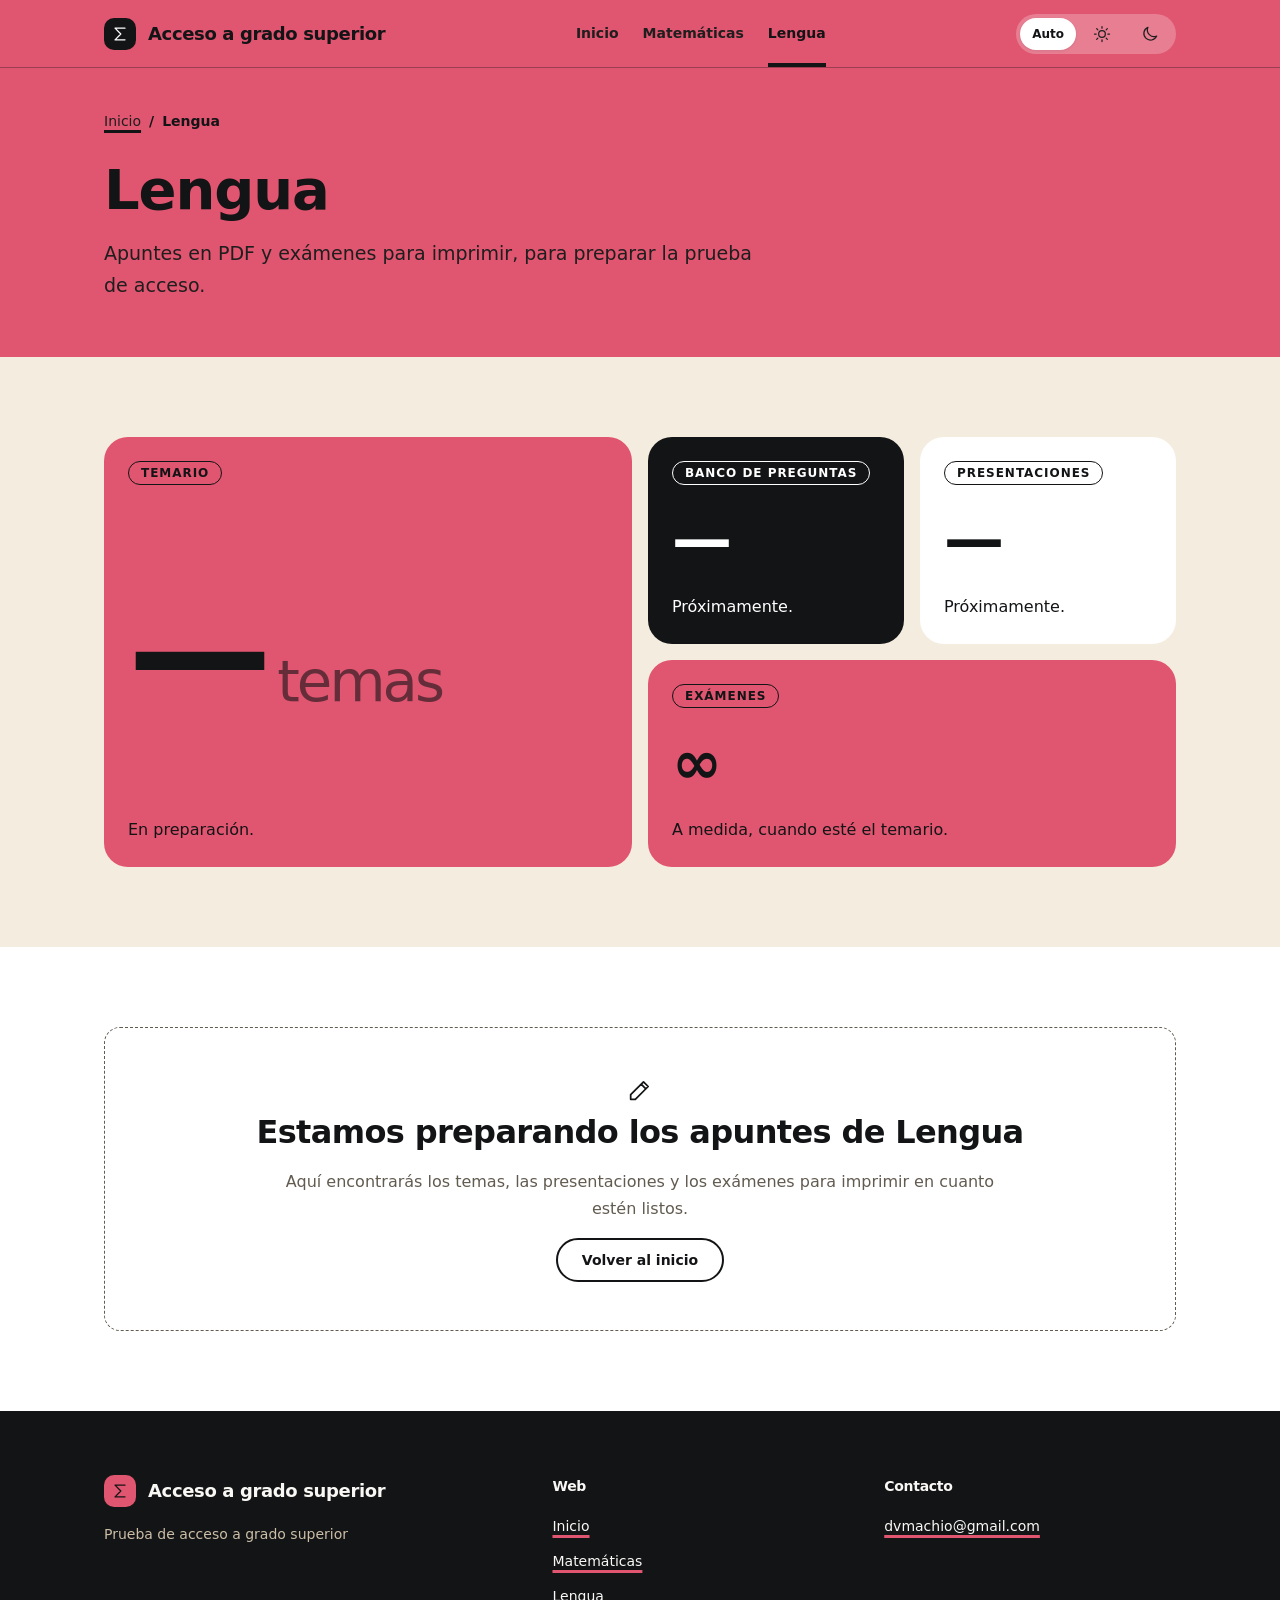
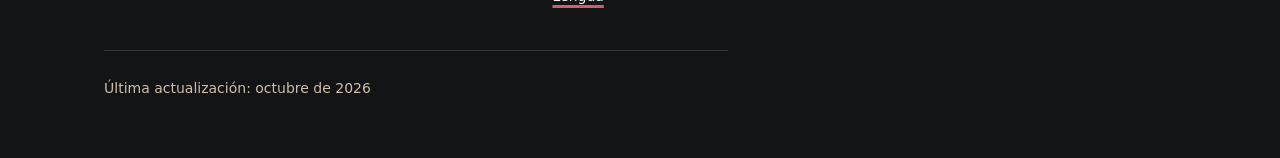
==== commit 2e1ed896: "Tarjetas de cifras en la portada y en las páginas de Matemáticas y Lengua (previa); Lengua en rosa C" ====
--- a/lengua/index.html
+++ b/lengua/index.html
@@ -23,6 +23,13 @@
     </div>
   </section>
 
+  <section class="ds-section" aria-labelledby="h-cifras">
+    <div class="ds-container">
+      <h2 class="ds-sr-only" id="h-cifras">Lengua en cifras</h2>
+      <div class="ds-stats" id="cifras"></div>
+    </div>
+  </section>
+
   <section class="ds-section ds-section--surface">
     <div class="ds-container">
       <div class="ds-empty">
@@ -40,5 +47,15 @@
 <script src="../datos/sitio.js"></script>
 <script src="../js/iconos.js"></script>
 <script src="../js/app.js"></script>
+<script src="../js/cifras.js"></script>
+<script>
+  /* Aún no hay contenido de Lengua: las cifras se rellenarán al cargar su temario y su banco de preguntas */
+  DS.cifras("cifras", [
+    { tipo: "grande marca", etiqueta: "Temario", valor: "—", unidad: "temas", texto: "En preparación." },
+    { tipo: "oscura", etiqueta: "Banco de preguntas", valor: "—", texto: "Próximamente." },
+    { etiqueta: "Presentaciones", valor: "—", texto: "Próximamente." },
+    { tipo: "marca ancha", etiqueta: "Exámenes", valor: "∞", texto: "A medida, cuando esté el temario." }
+  ]);
+</script>
 </body>
 </html>
--- a/css/variables.css
+++ b/css/variables.css
@@ -23,16 +23,16 @@
   --color-accent1-700: #9c5643;
   --color-accent1-800: #764437;
   --color-accent1-900: #51322a;
-  --color-menta-50: #f5fbf9;
-  --color-menta-100: #eaf8f2;
-  --color-menta-200: #d5f1e6;
-  --color-menta-300: #bbe8d6;
-  --color-menta-400: #9cdec3;
-  --color-menta-500: #7dd3b0;
-  --color-menta-600: #6cb497;
-  --color-menta-700: #59927c;
-  --color-menta-800: #467060;
-  --color-menta-900: #334d44;
+  --color-menta-50: #f9fdf5;
+  --color-menta-100: #f2fbeb;
+  --color-menta-200: #e6f7d6;
+  --color-menta-300: #d6f1bc;
+  --color-menta-400: #c3eb9e;
+  --color-menta-500: #b0e57f;
+  --color-menta-600: #97c46e;
+  --color-menta-700: #7b9e5b;
+  --color-menta-800: #5e7848;
+  --color-menta-900: #425336;
   --color-rosa-50: #fdf1f3;
   --color-rosa-100: #fae4e8;
   --color-rosa-200: #f5c9d1;
@@ -55,6 +55,7 @@
   --color-neutral-750: #272424;
   --color-neutral-800: #1e1e1e;
   --color-neutral-900: #131416;
+  --color-neutral-lienzo: #ecefec;
 
   /* Roles semánticos · tema claro (los componentes usan solo estos) */
   --color-bg-page: var(--color-neutral-100);
@@ -467,13 +468,13 @@
 
 /* Lengua: el acento de marca pasa de amarillo a coral (propuesta por aprobar) */
 [data-materia="lengua"] {
-  --color-action-primary-bg: var(--color-accent1-500);
-  --color-action-primary-bg-hover: var(--color-accent1-400);
-  --color-action-primary-bg-active: var(--color-accent1-600);
-  --color-important-bg: var(--color-accent1-100);
-  --color-important-bg-strong: var(--color-accent1-200);
-  --color-important-border: var(--color-accent1-700);
-  --color-important-text: var(--color-accent1-900);
+  --color-action-primary-bg: var(--color-rosa-500);
+  --color-action-primary-bg-hover: var(--color-rosa-300);
+  --color-action-primary-bg-active: var(--color-rosa-400);
+  --color-important-bg: var(--color-rosa-100);
+  --color-important-bg-strong: var(--color-rosa-200);
+  --color-important-border: var(--color-rosa-700);
+  --color-important-text: var(--color-rosa-900);
 }
 
 /* Impresión: siempre claro, colores exactos, sin sombras */
--- a/css/componentes.css
+++ b/css/componentes.css
@@ -336,3 +336,23 @@
   .ds-navbar__actions { gap: var(--space-2); flex: none; }
   .ds-theme-switch [data-tema="auto"] { display: none; }
 }
+
+/* ===== 12. CIFRAS: tarjetas de datos clave (v2.1) =====
+   Bloques redondeados claros / de color / oscuros con una cifra grande y la unidad en peso ligero.
+   Cada página los pinta con el color de su variante (amarillo, matemáticas, lengua). */
+.ds-stats { display: grid; grid-template-columns: repeat(4, minmax(0, 1fr)); gap: var(--space-4); }
+.ds-stat { display: flex; flex-direction: column; justify-content: space-between; gap: var(--space-6); min-height: 11rem; padding: var(--space-6); border-radius: var(--radius-xl); background: var(--color-bg-surface); color: var(--color-text-primary); }
+.ds-stat > * { margin-block: 0; }
+.ds-stat--grande { grid-column: span 2; grid-row: span 2; }
+.ds-stat--ancha { grid-column: span 2; }
+.ds-stat--marca { background: var(--color-action-primary-bg); color: var(--color-action-primary-text); }
+.ds-stat--oscura { background: var(--color-action-dark-bg); color: var(--color-action-dark-text); }
+.ds-stat__etiqueta { align-self: flex-start; padding: var(--space-1) var(--space-3); border: var(--border-hairline) solid currentColor; border-radius: var(--radius-pill); font: var(--font-weight-semibold) var(--font-size-label)/1.2 var(--font-family-body); letter-spacing: var(--tracking-label); text-transform: uppercase; }
+.ds-stat__valor { display: flex; flex-wrap: wrap; align-items: baseline; column-gap: var(--space-2); font-family: var(--font-family-heading); font-weight: var(--font-weight-bold); font-size: clamp(2.75rem, 5vw, 3.75rem); line-height: 1; letter-spacing: var(--tracking-tight); }
+.ds-stat--grande .ds-stat__valor { font-size: clamp(5rem, 13vw, 9rem); }
+.ds-stat__unidad { font-size: .4em; font-weight: var(--font-weight-regular); opacity: .6; }
+.ds-stat__texto { font-size: var(--font-size-body); line-height: var(--line-height-body); }
+.ds-stat__barra { height: var(--space-2); border-radius: var(--radius-pill); background: color-mix(in srgb, currentColor 22%, transparent); overflow: hidden; }
+.ds-stat__barra > i { display: block; width: calc(var(--p) * 1%); height: 100%; border-radius: inherit; background: currentColor; }
+@media (max-width: 899px) { .ds-stats { grid-template-columns: repeat(2, minmax(0, 1fr)); } }
+@media (max-width: 559px) { .ds-stats { grid-template-columns: minmax(0, 1fr); } .ds-stat--grande, .ds-stat--ancha { grid-column: auto; grid-row: auto; } }
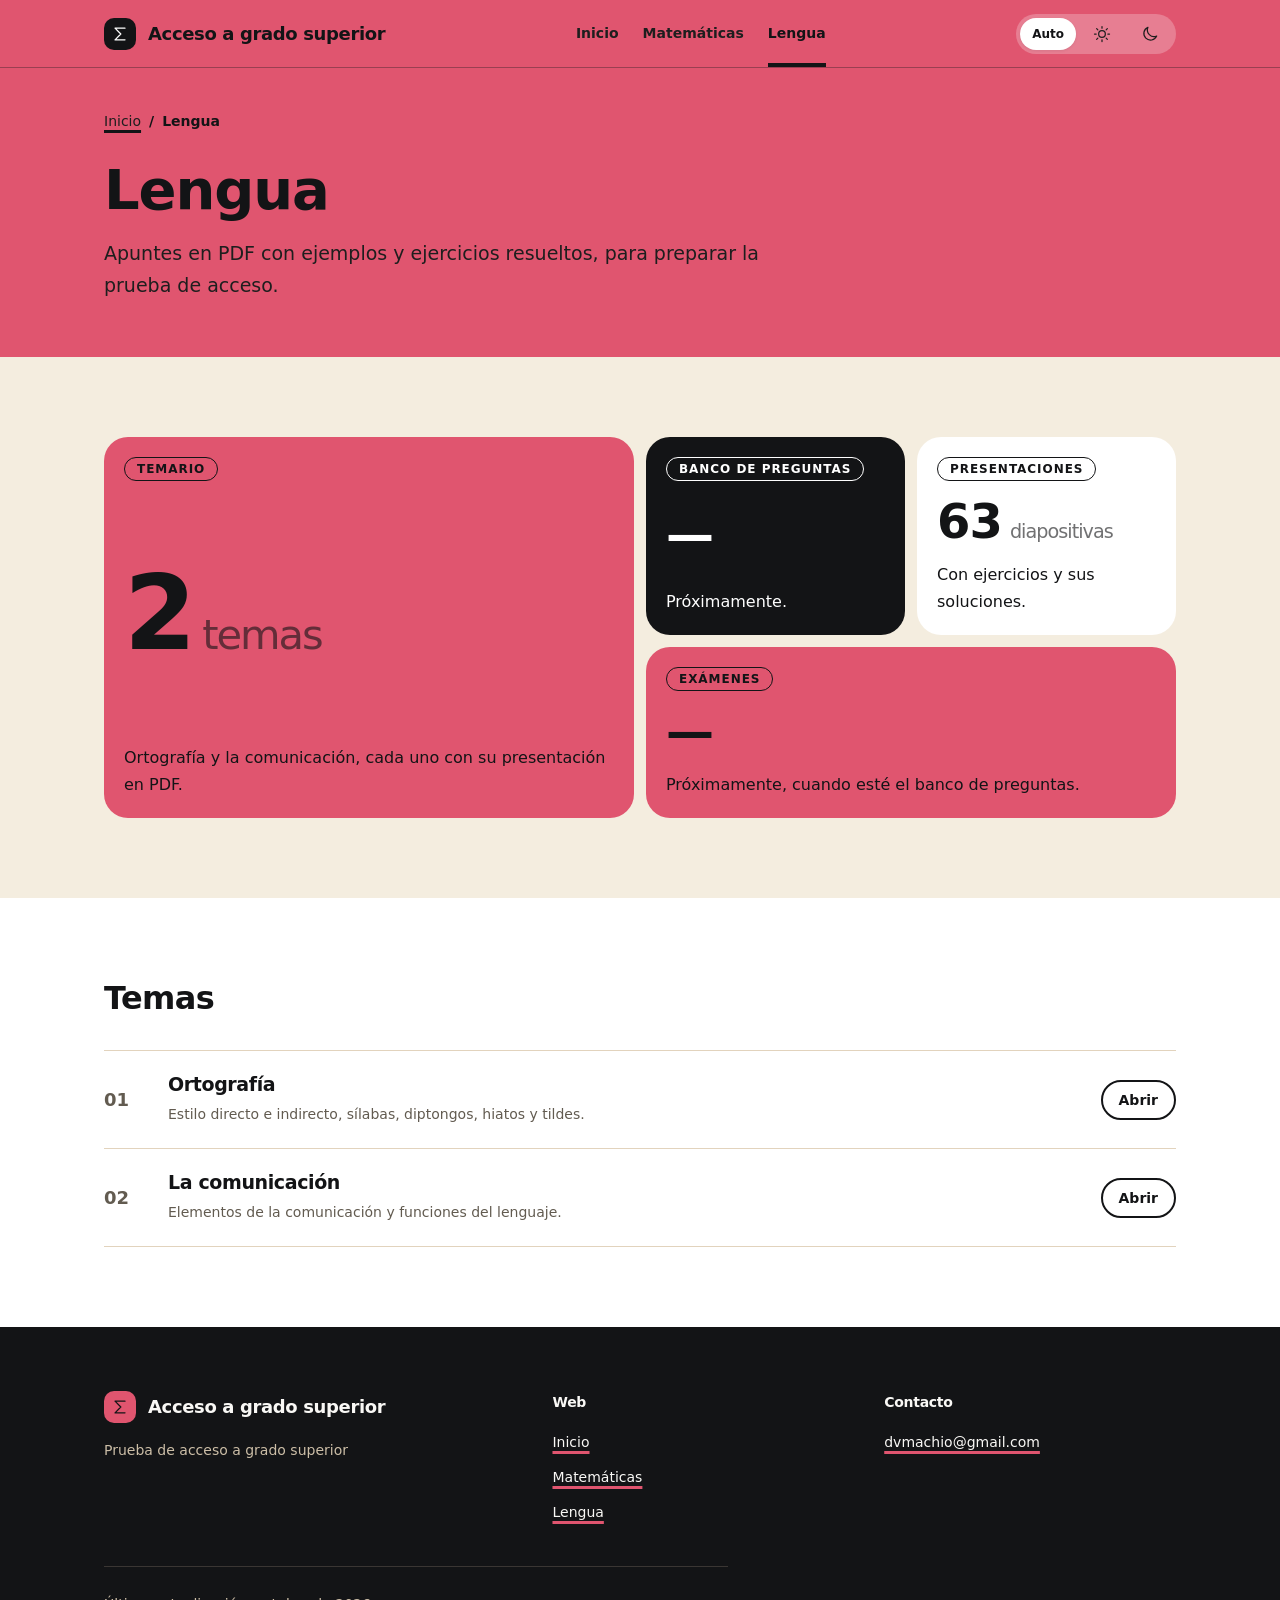
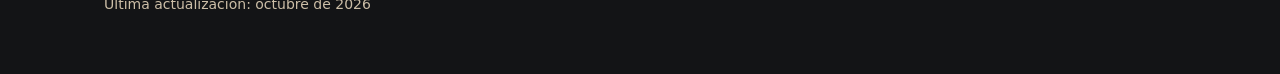
==== commit d440dde6: "Lengua: alta de los temas 1 y 2 con sus presentaciones en PDF - Nueva materia activa: páginas de tem" ====
--- a/lengua/index.html
+++ b/lengua/index.html
@@ -8,7 +8,7 @@
 <link rel="stylesheet" href="../css/componentes.css">
 <link rel="stylesheet" href="../styles.css">
 <title>Lengua · Acceso a grado superior</title>
-<meta name="description" content="Apuntes de lengua para la prueba de acceso a grado superior (próximamente).">
+<meta name="description" content="Temas de lengua con presentaciones en PDF y ejercicios resueltos para el acceso a grado superior.">
 </head>
 <body data-pagina="inicio" data-materia="lengua" data-raiz="../">
 <a class="ds-skip" href="#contenido">Saltar al contenido</a>
@@ -18,8 +18,8 @@
   <section class="ds-section ds-section--tight">
     <div class="ds-container">
       <ol class="ds-breadcrumb" aria-label="Ruta"><li><a href="../index.html">Inicio</a></li><li aria-current="page">Lengua</li></ol>
-      <h1 class="ds-display" style="margin-top:var(--space-4)">Lengua</h1>
-      <p class="ds-lead">Apuntes en PDF y exámenes para imprimir, para preparar la prueba de acceso.</p>
+      <h1 class="ds-display" id="titulo" style="margin-top:var(--space-4)"></h1>
+      <p class="ds-lead" id="subtitulo"></p>
     </div>
   </section>
 
@@ -30,14 +30,10 @@
     </div>
   </section>
 
-  <section class="ds-section ds-section--surface">
+  <section class="ds-section ds-section--surface" aria-labelledby="h-temas">
     <div class="ds-container">
-      <div class="ds-empty">
-        <svg class="ds-icon ds-icon--lg" aria-hidden="true" focusable="false"><use href="#i-edit"/></svg>
-        <h2>Estamos preparando los apuntes de Lengua</h2>
-        <p>Aquí encontrarás los temas, las presentaciones y los exámenes para imprimir en cuanto estén listos.</p>
-        <a class="ds-btn ds-btn--secondary" href="../index.html">Volver al inicio</a>
-      </div>
+      <div class="ds-section-head"><h2 id="h-temas">Temas</h2></div>
+      <ol class="ds-index" id="temas"></ol>
     </div>
   </section>
 </main>
@@ -45,17 +41,11 @@
 <div id="pie"></div>
 
 <script src="../datos/sitio.js"></script>
+<script src="datos/curso.js"></script>
+<script src="datos/temario.js"></script>
 <script src="../js/iconos.js"></script>
 <script src="../js/app.js"></script>
 <script src="../js/cifras.js"></script>
-<script>
-  /* Aún no hay contenido de Lengua: las cifras se rellenarán al cargar su temario y su banco de preguntas */
-  DS.cifras("cifras", [
-    { tipo: "grande marca", etiqueta: "Temario", valor: "—", unidad: "temas", texto: "En preparación." },
-    { tipo: "oscura", etiqueta: "Banco de preguntas", valor: "—", texto: "Próximamente." },
-    { etiqueta: "Presentaciones", valor: "—", texto: "Próximamente." },
-    { tipo: "marca ancha", etiqueta: "Exámenes", valor: "∞", texto: "A medida, cuando esté el temario." }
-  ]);
-</script>
+<script src="js/inicio.js"></script>
 </body>
 </html>
--- a/css/componentes.css
+++ b/css/componentes.css
@@ -340,16 +340,16 @@
 /* ===== 12. CIFRAS: tarjetas de datos clave (v2.1) =====
    Bloques redondeados claros / de color / oscuros con una cifra grande y la unidad en peso ligero.
    Cada página los pinta con el color de su variante (amarillo, matemáticas, lengua). */
-.ds-stats { display: grid; grid-template-columns: repeat(4, minmax(0, 1fr)); gap: var(--space-4); }
-.ds-stat { display: flex; flex-direction: column; justify-content: space-between; gap: var(--space-6); min-height: 11rem; padding: var(--space-6); border-radius: var(--radius-xl); background: var(--color-bg-surface); color: var(--color-text-primary); }
+.ds-stats { display: grid; grid-template-columns: repeat(4, minmax(0, 1fr)); gap: var(--space-3); }
+.ds-stat { display: flex; flex-direction: column; justify-content: space-between; gap: var(--space-4); min-height: 8.5rem; padding: var(--space-5); border-radius: var(--radius-xl); background: var(--color-bg-surface); color: var(--color-text-primary); }
 .ds-stat > * { margin-block: 0; }
 .ds-stat--grande { grid-column: span 2; grid-row: span 2; }
 .ds-stat--ancha { grid-column: span 2; }
 .ds-stat--marca { background: var(--color-action-primary-bg); color: var(--color-action-primary-text); }
 .ds-stat--oscura { background: var(--color-action-dark-bg); color: var(--color-action-dark-text); }
 .ds-stat__etiqueta { align-self: flex-start; padding: var(--space-1) var(--space-3); border: var(--border-hairline) solid currentColor; border-radius: var(--radius-pill); font: var(--font-weight-semibold) var(--font-size-label)/1.2 var(--font-family-body); letter-spacing: var(--tracking-label); text-transform: uppercase; }
-.ds-stat__valor { display: flex; flex-wrap: wrap; align-items: baseline; column-gap: var(--space-2); font-family: var(--font-family-heading); font-weight: var(--font-weight-bold); font-size: clamp(2.75rem, 5vw, 3.75rem); line-height: 1; letter-spacing: var(--tracking-tight); }
-.ds-stat--grande .ds-stat__valor { font-size: clamp(5rem, 13vw, 9rem); }
+.ds-stat__valor { display: flex; flex-wrap: wrap; align-items: baseline; column-gap: var(--space-2); font-family: var(--font-family-heading); font-weight: var(--font-weight-bold); font-size: clamp(2.25rem, 4vw, 3rem); line-height: 1; letter-spacing: var(--tracking-tight); }
+.ds-stat--grande .ds-stat__valor { font-size: clamp(4rem, 9vw, 6.5rem); }
 .ds-stat__unidad { font-size: .4em; font-weight: var(--font-weight-regular); opacity: .6; }
 .ds-stat__texto { font-size: var(--font-size-body); line-height: var(--line-height-body); }
 .ds-stat__barra { height: var(--space-2); border-radius: var(--radius-pill); background: color-mix(in srgb, currentColor 22%, transparent); overflow: hidden; }
--- a/styles.css
+++ b/styles.css
@@ -31,7 +31,10 @@
 /* Portada: las tarjetas negras de cada materia (el color de la materia llega por data-variante) */
 .materia { display: flex; flex-direction: column; gap: var(--space-5); padding: var(--space-10); }
 .materia p { margin: 0; color: var(--color-text-secondary); max-width: 44ch; }
-.materia .ds-card__title { margin: var(--space-3) 0 0; }
+.materia__cabecera { display: flex; align-items: center; gap: var(--space-5); }
+.materia__icono { flex: none; width: var(--space-16); height: var(--space-16); border-radius: var(--radius-lg); }
+.materia__icono .ds-icon { width: var(--space-8); height: var(--space-8); }
+.materia .ds-card__title { margin: 0; font-size: clamp(2rem, 5vw, var(--font-size-h1)); line-height: var(--line-height-h1); }
 .materia .ds-badge { align-self: flex-start; }
 .materia .ds-link-arrow { margin-top: auto; }
 @media (max-width: 720px) { .materia { padding: var(--space-6); } }
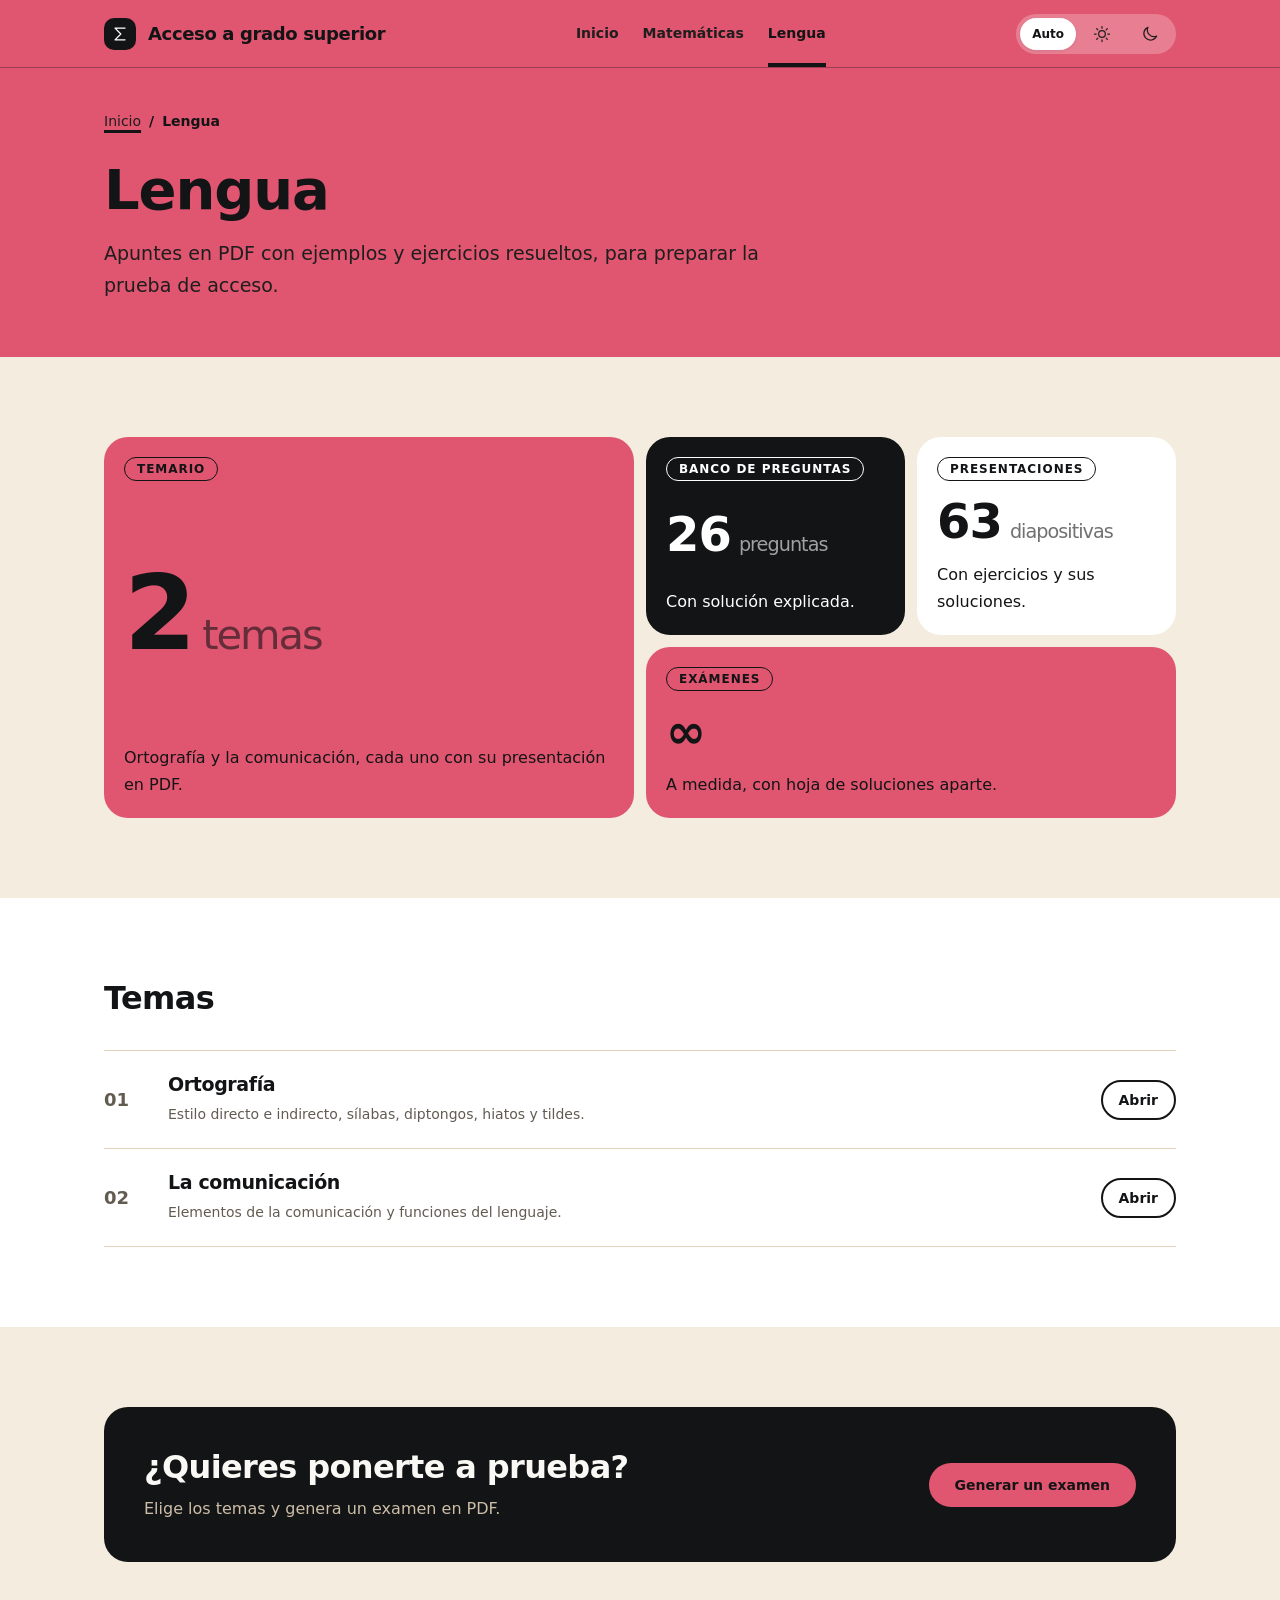
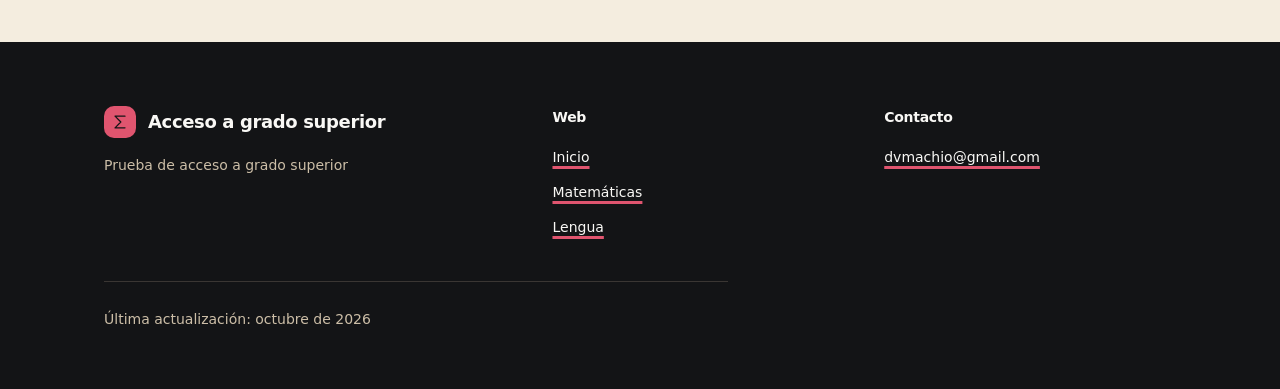
==== commit 66b4be98: "Lengua: activa el generador de exámenes y las cifras del banco de preguntas Co-Authored-By: Claude S" ====
--- a/lengua/index.html
+++ b/lengua/index.html
@@ -36,6 +36,15 @@
       <ol class="ds-index" id="temas"></ol>
     </div>
   </section>
+
+  <section class="ds-section">
+    <div class="ds-container">
+      <div class="ds-banner">
+        <div><h2>¿Quieres ponerte a prueba?</h2><p>Elige los temas y genera un examen en PDF.</p></div>
+        <a class="ds-btn" href="examen.html">Generar un examen</a>
+      </div>
+    </div>
+  </section>
 </main>
 
 <div id="pie"></div>
@@ -43,6 +52,7 @@
 <script src="../datos/sitio.js"></script>
 <script src="datos/curso.js"></script>
 <script src="datos/temario.js"></script>
+<script src="datos/preguntas.js"></script>
 <script src="../js/iconos.js"></script>
 <script src="../js/app.js"></script>
 <script src="../js/cifras.js"></script>
